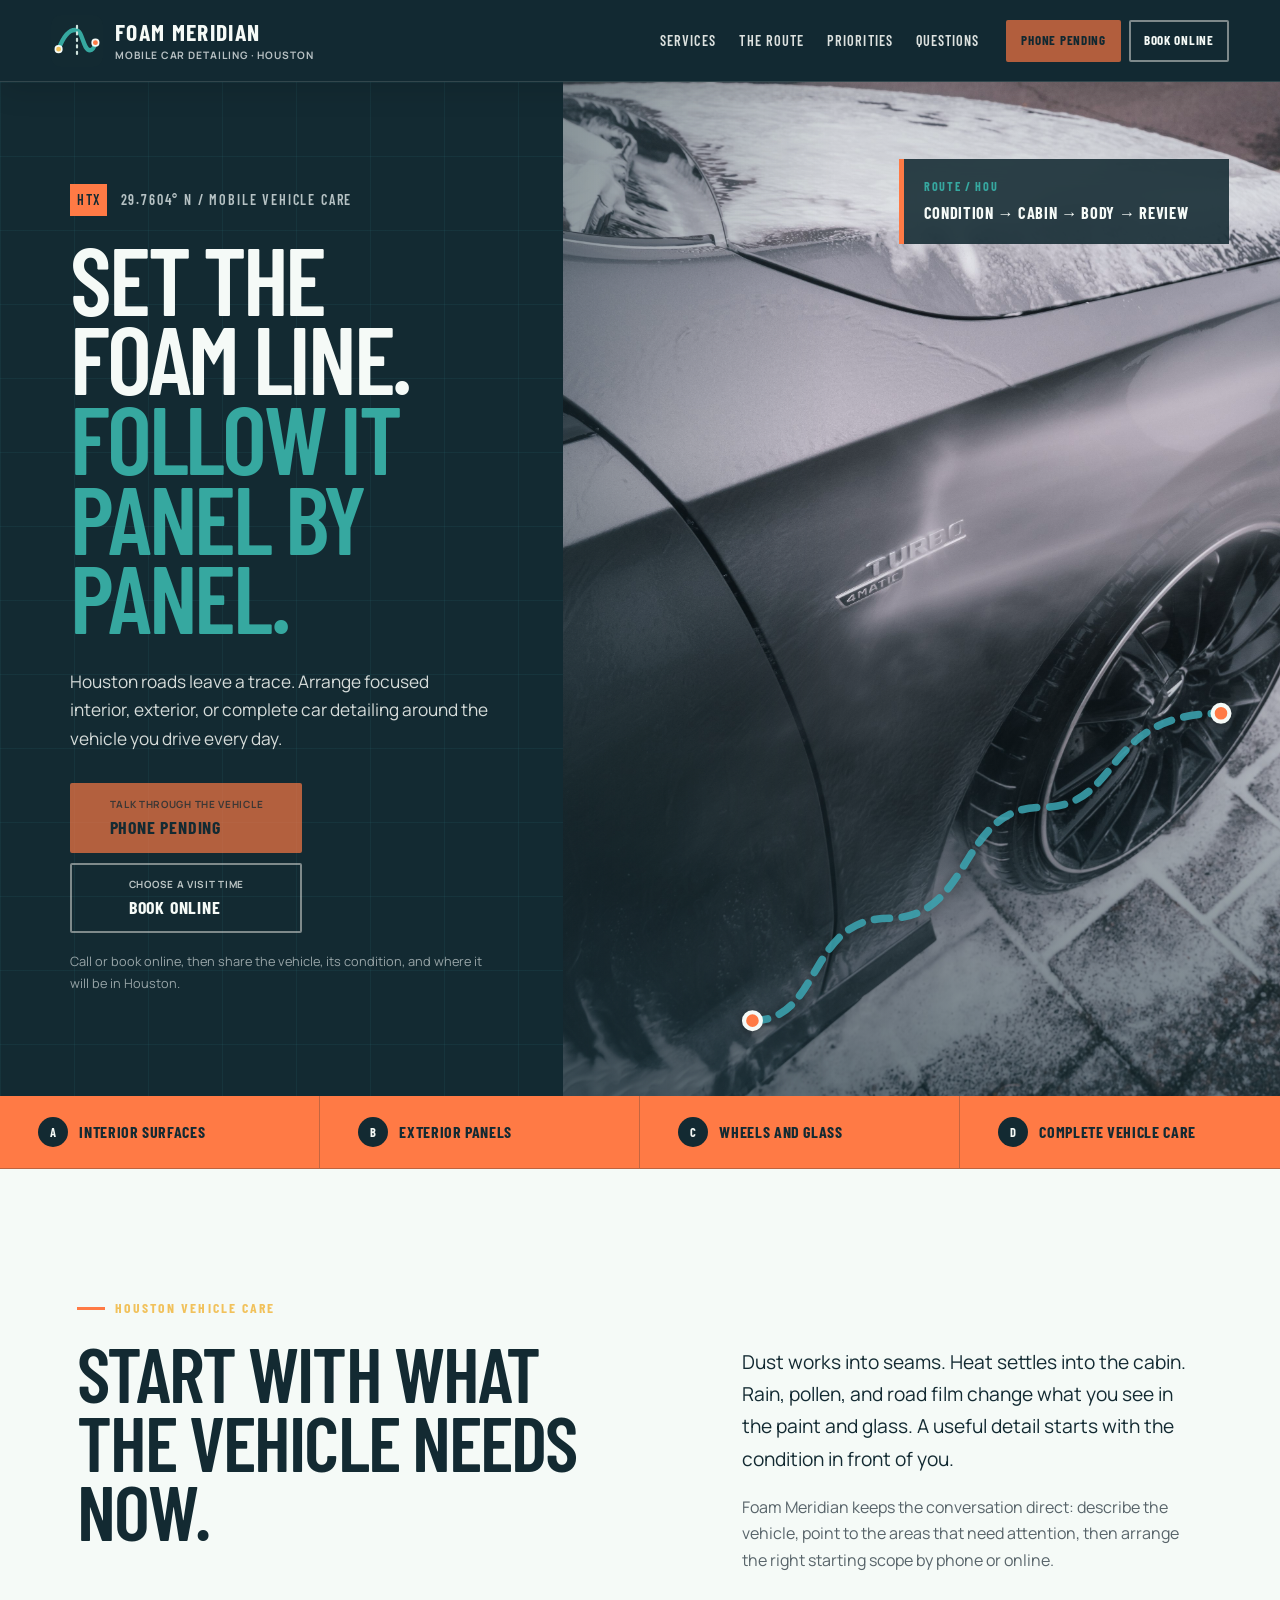
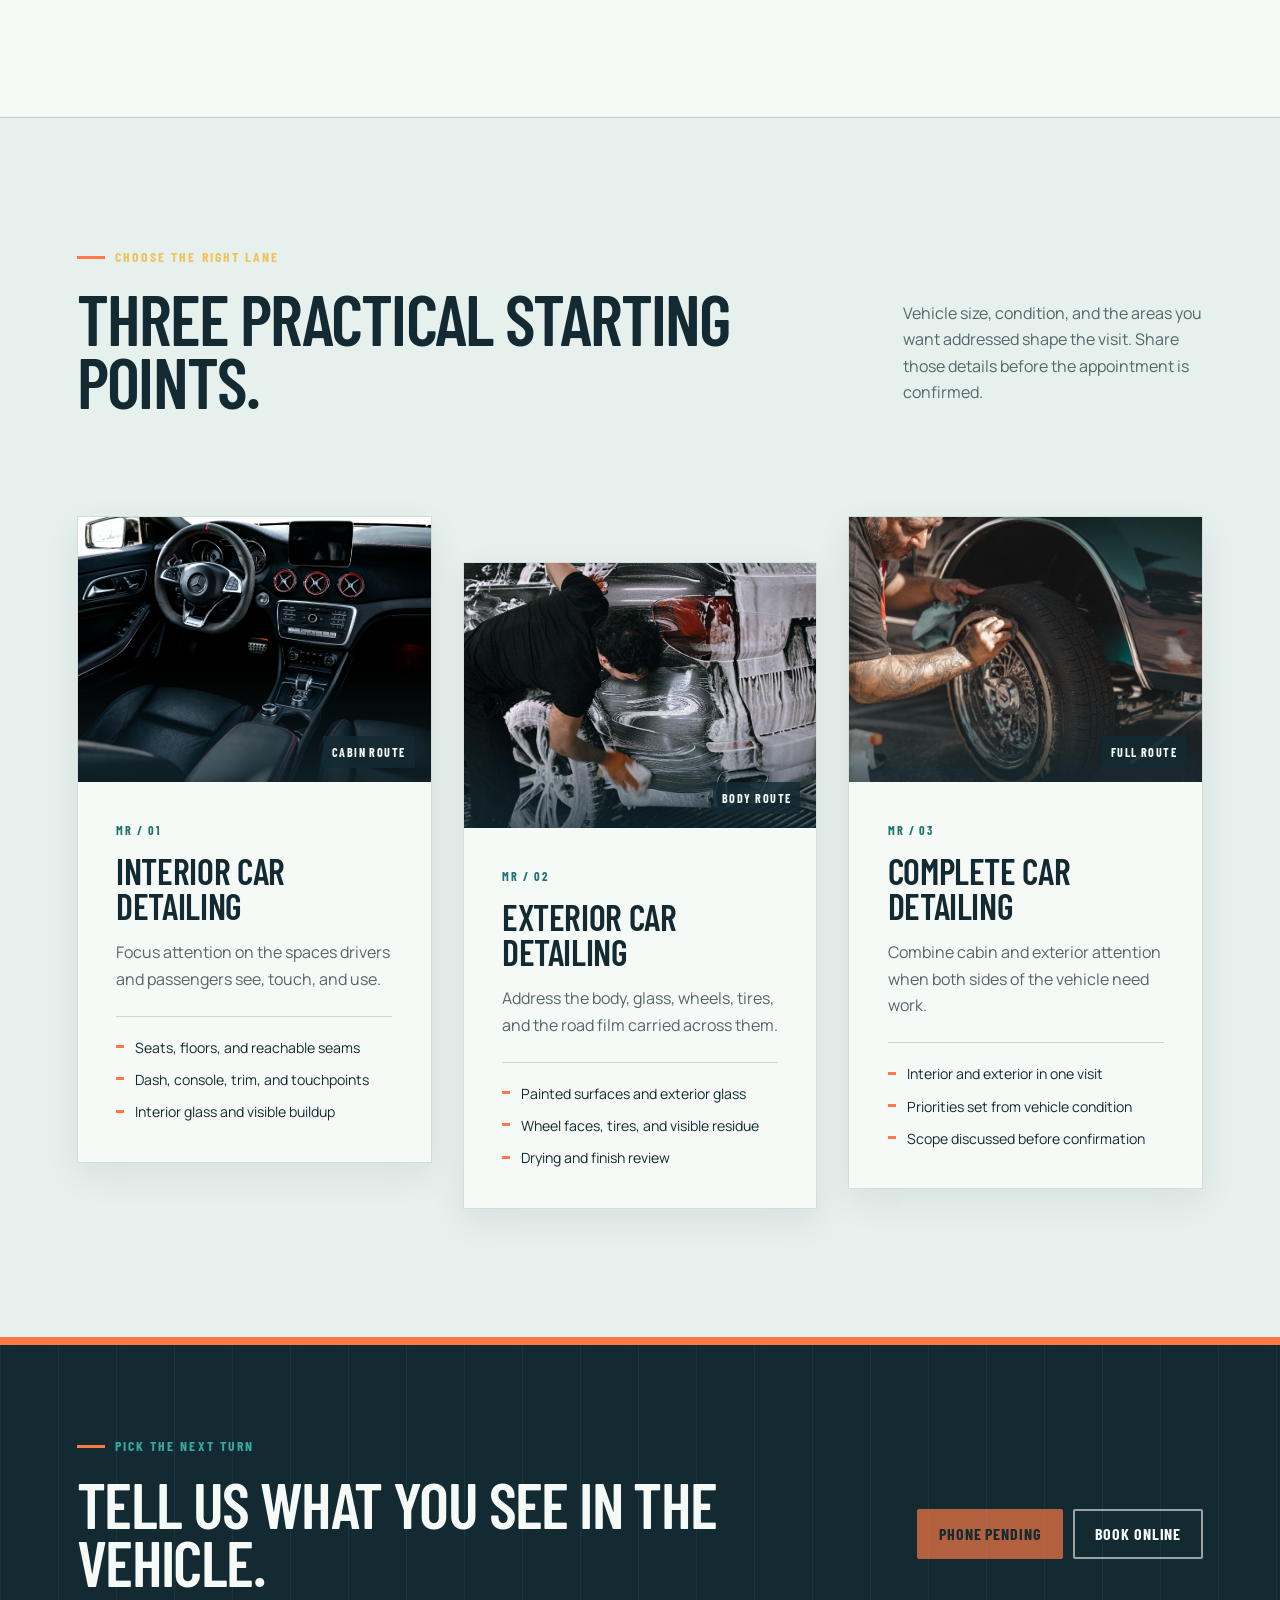
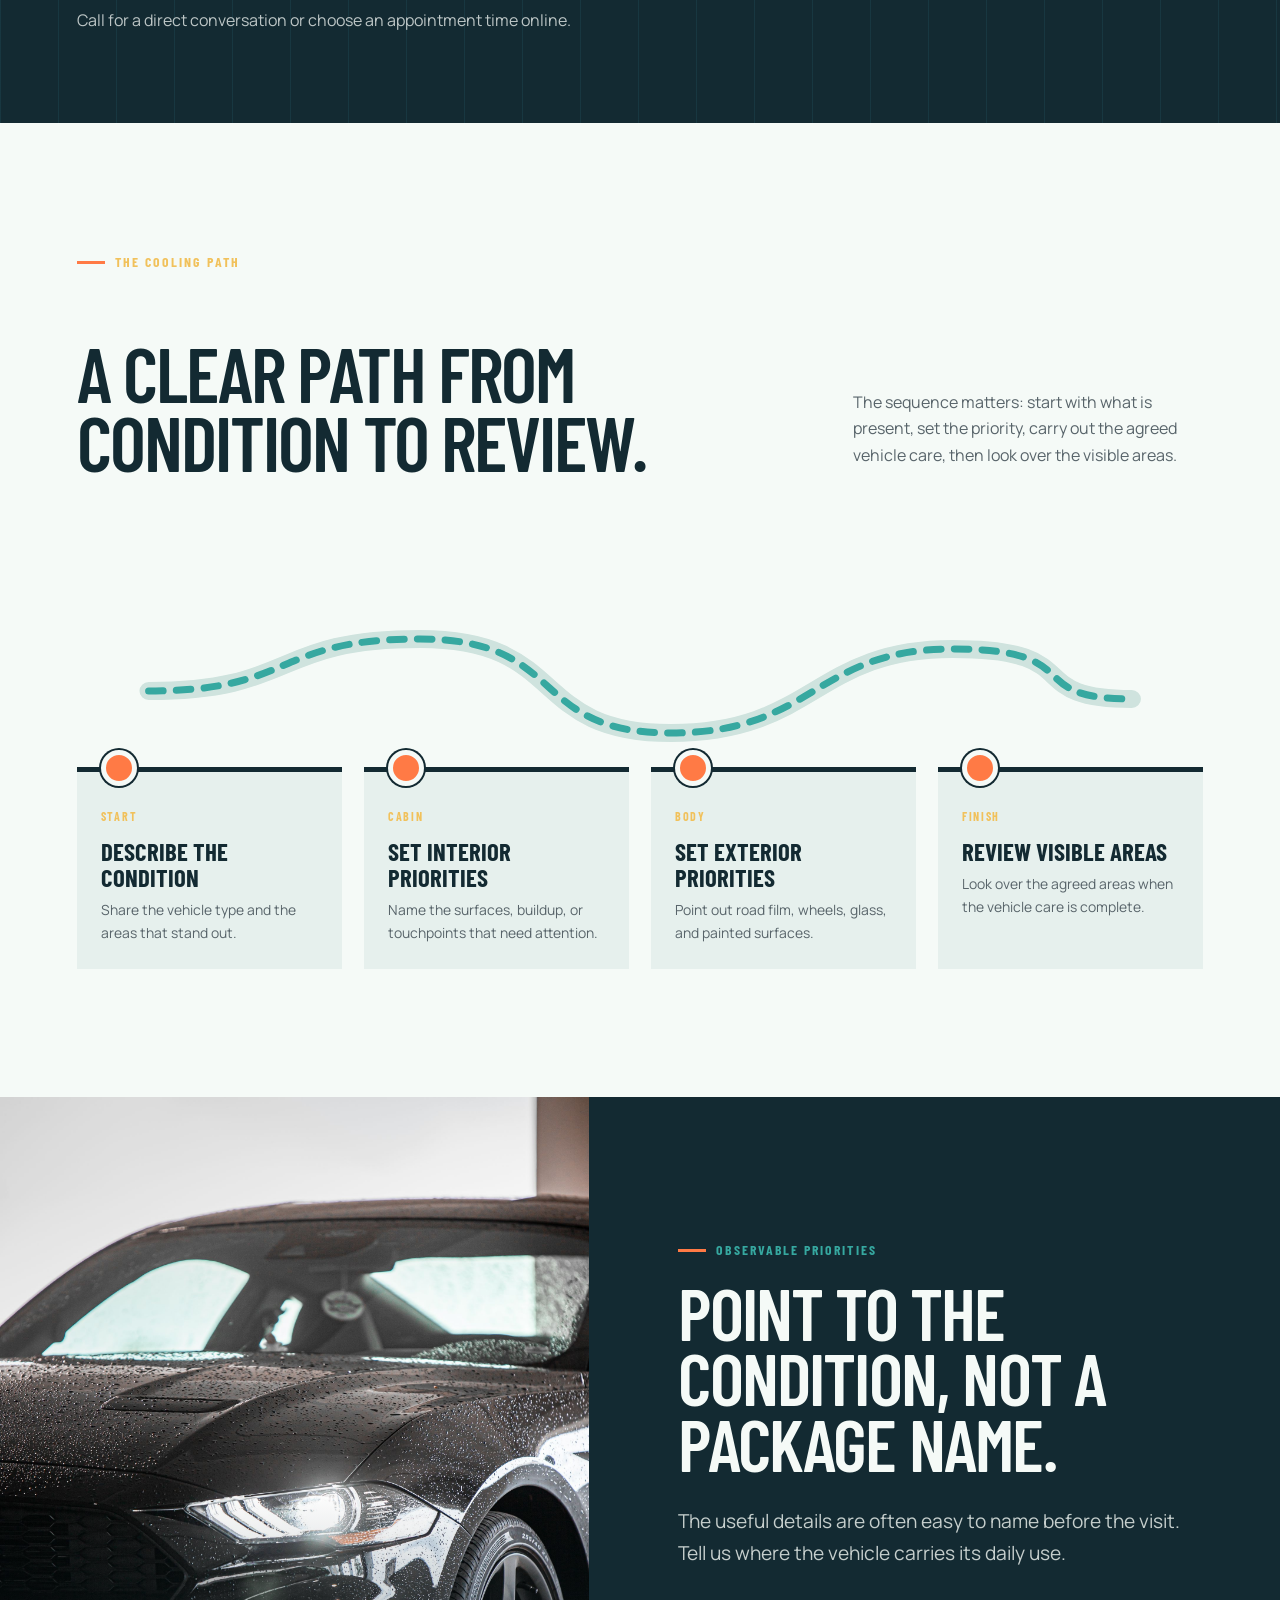
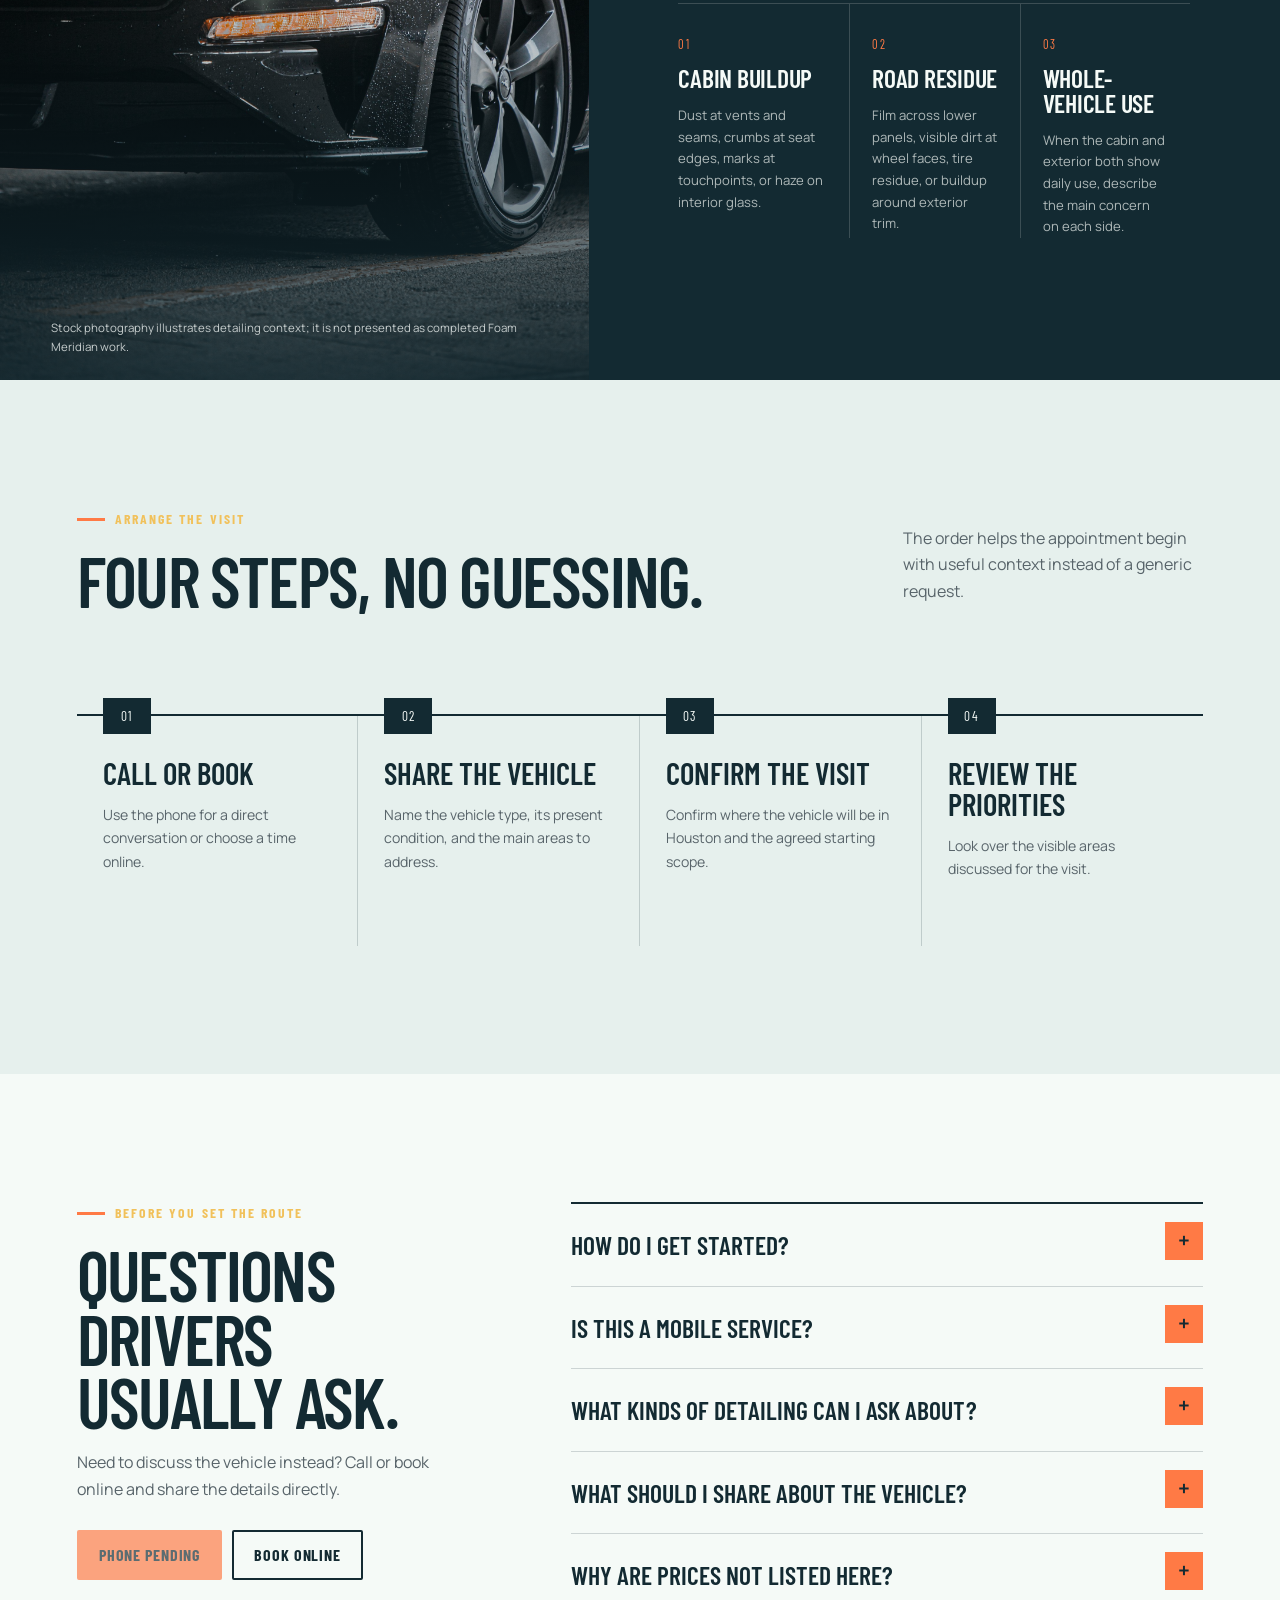
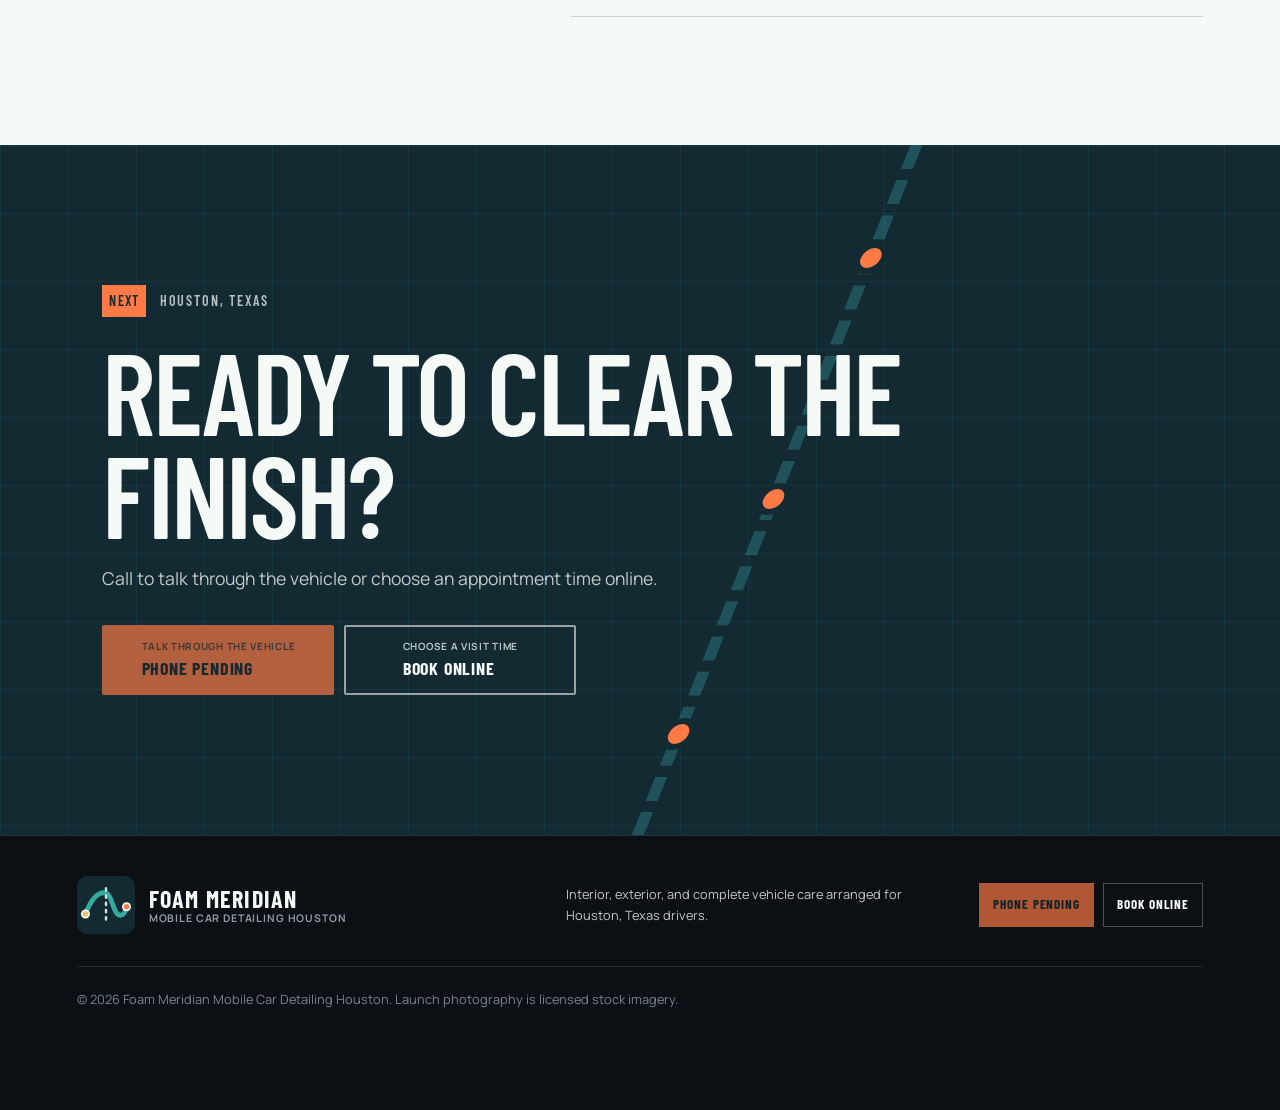
==== index.html @ 4f964053 "feat: launch Foam Meridian website" ====
<!doctype html>
<html lang="en">
<head>
  <meta charset="utf-8">
  <meta name="viewport" content="width=device-width, initial-scale=1">
  <title>Foam Meridian Mobile Car Detailing Houston, TX</title>
  <meta name="description" content="Mobile car detailing in Houston, Texas for interior, exterior, and complete vehicle care. Call Foam Meridian or book an appointment online.">
  <meta name="theme-color" content="#191b1d">
  <meta property="og:title" content="Foam Meridian Mobile Car Detailing Houston">
  <meta property="og:description" content="Call or book mobile car detailing for interior, exterior, and complete vehicle care in Houston, Texas.">
  <meta property="og:type" content="website">
  <meta property="og:url" content="https://foammeridian.shop/">
  <meta property="og:image" content="https://foammeridian.shop/assets/hero-route.jpg">
  <link rel="canonical" href="https://foammeridian.shop/">
  <link rel="icon" href="/assets/favicon.svg" type="image/svg+xml">
  <link rel="preconnect" href="https://fonts.googleapis.com">
  <link rel="preconnect" href="https://fonts.gstatic.com" crossorigin>
  <link href="https://fonts.googleapis.com/css2?family=Barlow+Condensed:wght@500;600;700&family=Manrope:wght@400;500;600;700&display=swap" rel="stylesheet">
  <link rel="preload" href="/assets/hero-route.jpg" as="image">
  <link rel="stylesheet" href="/styles.css">
  <script type="application/ld+json">
  {
    "@context": "https://schema.org",
    "@type": "LocalBusiness",
    "name": "Foam Meridian Mobile Car Detailing Houston",
    "url": "https://foammeridian.shop/",
    "description": "Mobile car detailing in Houston, Texas with interior, exterior, and complete vehicle care appointments.",
    "areaServed": {
      "@type": "City",
      "name": "Houston",
      "containedInPlace": {
        "@type": "State",
        "name": "Texas"
      }
    },
    "hasOfferCatalog": {
      "@type": "OfferCatalog",
      "name": "Car detailing services",
      "itemListElement": [
        {"@type": "Offer", "itemOffered": {"@type": "Service", "name": "Interior car detailing"}},
        {"@type": "Offer", "itemOffered": {"@type": "Service", "name": "Exterior car detailing"}},
        {"@type": "Offer", "itemOffered": {"@type": "Service", "name": "Complete car detailing"}}
      ]
    }
  }
  </script>
</head>
<body>
  <a class="skip-link" href="#main">Skip to content</a>

  <header class="site-header" data-header>
    <a class="brand" href="#top" aria-label="Foam Meridian home">
      <img src="/assets/logo.svg" width="52" height="52" alt="">
      <span class="brand-words">
        <strong>Foam Meridian</strong>
        <small>Mobile Car Detailing · Houston</small>
      </span>
    </a>

    <button class="menu-toggle" type="button" aria-expanded="false" aria-controls="site-nav">
      <span class="sr-only">Open menu</span>
      <i></i><i></i><i></i>
    </button>

    <nav class="site-nav" id="site-nav" aria-label="Primary navigation">
      <a href="#services">Services</a>
      <a href="#route">The route</a>
      <a href="#priorities">Priorities</a>
      <a href="#questions">Questions</a>
      <div class="nav-actions">
        <a class="button button-call button-small" href="#contact" aria-disabled="true">Phone pending</a>
        <a class="button button-book button-small" href="https://cal.com/sumitdatta/auto-detail-service">Book online</a>
      </div>
    </nav>
  </header>

  <main id="main">
    <section class="hero" id="top">
      <div class="hero-copy">
        <p class="coordinate"><span>HTX</span> 29.7604° N / Mobile vehicle care</p>
        <h1>Set the foam line. <em>Follow it panel by panel.</em></h1>
        <p class="hero-lede">Houston roads leave a trace. Arrange focused interior, exterior, or complete car detailing around the vehicle you drive every day.</p>
        <div class="action-pair hero-actions">
          <a class="button button-call button-large" href="#contact" aria-disabled="true">
            <span>Talk through the vehicle</span>
            <strong>Phone pending</strong>
          </a>
          <a class="button button-book button-large" href="https://cal.com/sumitdatta/auto-detail-service">
            <span>Choose a visit time</span>
            <strong>Book online</strong>
          </a>
        </div>
        <p class="microcopy">Call or book online, then share the vehicle, its condition, and where it will be in Houston.</p>
      </div>

      <div class="hero-image" role="img" aria-label="A vehicle covered in foam during an exterior wash">
        <div class="hero-image-scrim"></div>
        <div class="hero-map-card" aria-hidden="true">
          <span>ROUTE / HOU</span>
          <strong>Condition → Cabin → Body → Review</strong>
        </div>
        <svg class="hero-route-line" viewBox="0 0 700 560" aria-hidden="true">
          <path d="M72 470 C156 470 136 348 235 348 S318 216 416 216 S487 104 630 104"/>
          <circle cx="72" cy="470" r="10"/>
          <circle cx="630" cy="104" r="10"/>
        </svg>
      </div>
    </section>

    <section class="road-strip" aria-label="Service focus">
      <p><span>A</span> Interior surfaces</p>
      <p><span>B</span> Exterior panels</p>
      <p><span>C</span> Wheels and glass</p>
      <p><span>D</span> Complete vehicle care</p>
    </section>

    <section class="section intro" aria-labelledby="intro-title">
      <div class="section-label">Houston vehicle care</div>
      <div class="intro-grid">
        <h2 id="intro-title">Start with what the vehicle needs now.</h2>
        <div class="intro-copy">
          <p class="lead">Dust works into seams. Heat settles into the cabin. Rain, pollen, and road film change what you see in the paint and glass. A useful detail starts with the condition in front of you.</p>
          <p>Foam Meridian keeps the conversation direct: describe the vehicle, point to the areas that need attention, then arrange the right starting scope by phone or online.</p>
        </div>
      </div>
    </section>

    <section class="section services" id="services" aria-labelledby="services-title">
      <div class="section-heading">
        <div>
          <p class="section-kicker">Choose the right lane</p>
          <h2 id="services-title">Three practical starting points.</h2>
        </div>
        <p>Vehicle size, condition, and the areas you want addressed shape the visit. Share those details before the appointment is confirmed.</p>
      </div>

      <div class="service-grid">
        <article class="service-card">
          <div class="service-photo">
            <img src="/assets/service-interior.jpg" alt="A vehicle interior receiving careful surface cleaning" loading="lazy">
            <span>Cabin route</span>
          </div>
          <div class="service-content">
            <p class="service-code">MR / 01</p>
            <h3>Interior car detailing</h3>
            <p>Focus attention on the spaces drivers and passengers see, touch, and use.</p>
            <ul>
              <li>Seats, floors, and reachable seams</li>
              <li>Dash, console, trim, and touchpoints</li>
              <li>Interior glass and visible buildup</li>
            </ul>
          </div>
        </article>

        <article class="service-card service-card-offset">
          <div class="service-photo">
            <img src="/assets/service-foam.jpg" alt="A dark car covered with wash foam" loading="lazy">
            <span>Body route</span>
          </div>
          <div class="service-content">
            <p class="service-code">MR / 02</p>
            <h3>Exterior car detailing</h3>
            <p>Address the body, glass, wheels, tires, and the road film carried across them.</p>
            <ul>
              <li>Painted surfaces and exterior glass</li>
              <li>Wheel faces, tires, and visible residue</li>
              <li>Drying and finish review</li>
            </ul>
          </div>
        </article>

        <article class="service-card">
          <div class="service-photo">
            <img src="/assets/service-wheel.jpg" alt="A vehicle wheel covered with cleaning foam" loading="lazy">
            <span>Full route</span>
          </div>
          <div class="service-content">
            <p class="service-code">MR / 03</p>
            <h3>Complete car detailing</h3>
            <p>Combine cabin and exterior attention when both sides of the vehicle need work.</p>
            <ul>
              <li>Interior and exterior in one visit</li>
              <li>Priorities set from vehicle condition</li>
              <li>Scope discussed before confirmation</li>
            </ul>
          </div>
        </article>
      </div>
    </section>

    <section class="route-callout" aria-label="Contact Foam Meridian">
      <div>
        <p class="section-kicker">Pick the next turn</p>
        <h2>Tell us what you see in the vehicle.</h2>
        <p>Call for a direct conversation or choose an appointment time online.</p>
      </div>
      <div class="action-pair">
        <a class="button button-call" href="#contact" aria-disabled="true">Phone pending</a>
        <a class="button button-book button-book-light" href="https://cal.com/sumitdatta/auto-detail-service">Book online</a>
      </div>
    </section>

    <section class="section route-section" id="route" aria-labelledby="route-title">
      <div class="route-intro">
        <p class="section-kicker">The cooling path</p>
        <h2 id="route-title">A clear path from condition to review.</h2>
        <p>The sequence matters: start with what is present, set the priority, carry out the agreed vehicle care, then look over the visible areas.</p>
      </div>

      <div class="route-map">
        <svg viewBox="0 0 1100 190" preserveAspectRatio="none" aria-hidden="true">
          <path class="route-base" d="M70 100 C215 100 190 48 335 48 S440 142 580 142 S720 58 855 58 S920 108 1030 108"/>
          <path class="route-progress" d="M70 100 C215 100 190 48 335 48 S440 142 580 142 S720 58 855 58 S920 108 1030 108"/>
        </svg>
        <ol class="waypoints">
          <li>
            <span>Start</span>
            <strong>Describe the condition</strong>
            <p>Share the vehicle type and the areas that stand out.</p>
          </li>
          <li>
            <span>Cabin</span>
            <strong>Set interior priorities</strong>
            <p>Name the surfaces, buildup, or touchpoints that need attention.</p>
          </li>
          <li>
            <span>Body</span>
            <strong>Set exterior priorities</strong>
            <p>Point out road film, wheels, glass, and painted surfaces.</p>
          </li>
          <li>
            <span>Finish</span>
            <strong>Review visible areas</strong>
            <p>Look over the agreed areas when the vehicle care is complete.</p>
          </li>
        </ol>
      </div>
    </section>

    <section class="priorities" id="priorities" aria-labelledby="priorities-title">
      <div class="priority-image">
        <img src="/assets/detail-wet-paint.jpg" alt="Water droplets reflecting light on dark vehicle paint" loading="lazy">
        <p>Stock photography illustrates detailing context; it is not presented as completed Foam Meridian work.</p>
      </div>
      <div class="priority-copy">
        <p class="section-kicker">Observable priorities</p>
        <h2 id="priorities-title">Point to the condition, not a package name.</h2>
        <p class="lead">The useful details are often easy to name before the visit. Tell us where the vehicle carries its daily use.</p>
        <div class="priority-list">
          <article>
            <span>01</span>
            <h3>Cabin buildup</h3>
            <p>Dust at vents and seams, crumbs at seat edges, marks at touchpoints, or haze on interior glass.</p>
          </article>
          <article>
            <span>02</span>
            <h3>Road residue</h3>
            <p>Film across lower panels, visible dirt at wheel faces, tire residue, or buildup around exterior trim.</p>
          </article>
          <article>
            <span>03</span>
            <h3>Whole-vehicle use</h3>
            <p>When the cabin and exterior both show daily use, describe the main concern on each side.</p>
          </article>
        </div>
      </div>
    </section>

    <section class="section process" aria-labelledby="process-title">
      <div class="section-heading">
        <div>
          <p class="section-kicker">Arrange the visit</p>
          <h2 id="process-title">Four steps, no guessing.</h2>
        </div>
        <p>The order helps the appointment begin with useful context instead of a generic request.</p>
      </div>
      <ol class="process-grid">
        <li><span>Call or book</span><p>Use the phone for a direct conversation or choose a time online.</p></li>
        <li><span>Share the vehicle</span><p>Name the vehicle type, its present condition, and the main areas to address.</p></li>
        <li><span>Confirm the visit</span><p>Confirm where the vehicle will be in Houston and the agreed starting scope.</p></li>
        <li><span>Review the priorities</span><p>Look over the visible areas discussed for the visit.</p></li>
      </ol>
    </section>

    <section class="section questions" id="questions" aria-labelledby="questions-title">
      <div class="questions-intro">
        <p class="section-kicker">Before you set the route</p>
        <h2 id="questions-title">Questions drivers usually ask.</h2>
        <p>Need to discuss the vehicle instead? Call or book online and share the details directly.</p>
        <div class="action-pair questions-actions">
          <a class="button button-call" href="#contact" aria-disabled="true">Phone pending</a>
          <a class="button button-book button-book-dark" href="https://cal.com/sumitdatta/auto-detail-service">Book online</a>
        </div>
      </div>
      <div class="faq-list">
        <details>
          <summary>How do I get started?</summary>
          <p>Phone pending or book online. Share the vehicle type, its condition, the areas that need attention, and where it will be in Houston.</p>
        </details>
        <details>
          <summary>Is this a mobile service?</summary>
          <p>Yes. Foam Meridian is built around mobile car detailing in Houston. Confirm the location and visit details when you call or book.</p>
        </details>
        <details>
          <summary>What kinds of detailing can I ask about?</summary>
          <p>Start with interior, exterior, or complete car detailing. The vehicle size, condition, and visible priorities help shape the scope.</p>
        </details>
        <details>
          <summary>What should I share about the vehicle?</summary>
          <p>Share the vehicle type, what you can see now, any areas that need focused attention, and where the vehicle will be for the visit.</p>
        </details>
        <details>
          <summary>Why are prices not listed here?</summary>
          <p>Vehicle size, condition, and the requested scope vary. Discuss the vehicle by phone or through the booking path before the visit is confirmed.</p>
        </details>
      </div>
    </section>

    <section class="final-cta" id="contact">
      <div class="final-route-mark" aria-hidden="true">
        <span></span><span></span><span></span>
      </div>
      <p class="coordinate"><span>NEXT</span> Houston, Texas</p>
      <h2>Ready to clear the finish?</h2>
      <p>Call to talk through the vehicle or choose an appointment time online.</p>
      <div class="action-pair final-actions">
        <a class="button button-call button-large" href="#contact" aria-disabled="true">
          <span>Talk through the vehicle</span>
          <strong>Phone pending</strong>
        </a>
        <a class="button button-book button-book-light button-large" href="https://cal.com/sumitdatta/auto-detail-service">
          <span>Choose a visit time</span>
          <strong>Book online</strong>
        </a>
      </div>
    </section>
  </main>

  <footer class="site-footer">
    <div class="footer-brand">
      <img src="/assets/logo.svg" width="58" height="58" alt="">
      <div><strong>Foam Meridian</strong><span>Mobile Car Detailing Houston</span></div>
    </div>
    <p>Interior, exterior, and complete vehicle care arranged for Houston, Texas drivers.</p>
    <div class="footer-actions">
      <a href="#contact" aria-disabled="true">Phone pending</a>
      <a href="https://cal.com/sumitdatta/auto-detail-service">Book online</a>
    </div>
    <p class="footer-fine">© <span data-year>2026</span> Foam Meridian Mobile Car Detailing Houston. Launch photography is licensed stock imagery.</p>
  </footer>

  <div class="mobile-action-bar" aria-label="Contact options">
    <a href="#contact" aria-disabled="true"><span>Call</span><strong>Phone pending</strong></a>
    <a href="https://cal.com/sumitdatta/auto-detail-service"><span>Schedule</span><strong>Book online</strong></a>
  </div>

  <script src="/script.js" defer></script>
</body>
</html>
---- styles.css ----
:root {
  --asphalt: #132a32;
  --asphalt-2: #1f4650;
  --rain: #36a8a0;
  --rain-deep: #21736f;
  --lane: #f5faf7;
  --concrete: #cfe3de;
  --concrete-light: #e6f0ed;
  --signal: #ff7a45;
  --signal-dark: #bf4d28;
  --tail: #f1c15b;
  --white: #ffffff;
  --ink-muted: #58646a;
  --line: rgba(19, 42, 50, 0.18);
  --header-height: 82px;
  --display: "Barlow Condensed", "Arial Narrow", sans-serif;
  --body: "Manrope", "Trebuchet MS", sans-serif;
  --shadow: 0 32px 80px rgba(19, 42, 50, 0.16);
}

/* Foam Meridian identity layer */
:root {
  --asphalt: #132a32;
  --asphalt-2: #1f4650;
  --rain: #36a8a0;
  --rain-deep: #21736f;
  --lane: #f5faf7;
  --concrete: #cfe3de;
  --concrete-light: #e6f0ed;
  --signal: #ff7a45;
  --signal-dark: #bf4d28;
  --tail: #f1c15b;
}

a[aria-disabled="true"] {
  pointer-events: none;
  cursor: not-allowed;
  opacity: 0.68;
}

* {
  box-sizing: border-box;
}

html {
  scroll-behavior: smooth;
  scroll-padding-top: calc(var(--header-height) + 18px);
}

body {
  margin: 0;
  overflow-x: hidden;
  background: var(--lane);
  color: var(--asphalt);
  font-family: var(--body);
  font-size: 16px;
  line-height: 1.65;
  -webkit-font-smoothing: antialiased;
}

body.menu-open {
  overflow: hidden;
}

img,
svg {
  display: block;
  max-width: 100%;
}

a {
  color: inherit;
}

button,
summary {
  font: inherit;
}

:focus-visible {
  outline: 3px solid var(--signal);
  outline-offset: 4px;
}

.sr-only {
  position: absolute;
  width: 1px;
  height: 1px;
  padding: 0;
  margin: -1px;
  overflow: hidden;
  clip: rect(0, 0, 0, 0);
  white-space: nowrap;
  border: 0;
}

.skip-link {
  position: fixed;
  z-index: 1000;
  top: 12px;
  left: 12px;
  padding: 10px 16px;
  background: var(--signal);
  color: var(--asphalt);
  font-weight: 800;
  text-decoration: none;
  transform: translateY(-160%);
}

.skip-link:focus {
  transform: translateY(0);
}

.site-header {
  position: fixed;
  z-index: 100;
  inset: 0 0 auto;
  min-height: var(--header-height);
  display: flex;
  align-items: center;
  justify-content: space-between;
  gap: 24px;
  padding: 12px clamp(20px, 4vw, 68px);
  color: var(--lane);
  background: rgba(19, 42, 50, 0.96);
  border-bottom: 1px solid rgba(245, 243, 237, 0.14);
  box-shadow: 0 8px 30px rgba(0, 0, 0, 0.12);
  backdrop-filter: blur(18px);
  transition: background 180ms ease, box-shadow 180ms ease;
}

.site-header.is-scrolled {
  background: rgba(19, 42, 50, 0.985);
  box-shadow: 0 12px 34px rgba(0, 0, 0, 0.24);
}

.brand {
  display: inline-flex;
  align-items: center;
  gap: 12px;
  min-width: 0;
  color: var(--lane);
  text-decoration: none;
}

.brand img {
  flex: 0 0 auto;
}

.brand-words {
  display: grid;
  line-height: 1.05;
}

.brand-words strong {
  font-family: var(--display);
  font-size: 1.48rem;
  font-weight: 700;
  letter-spacing: 0.055em;
  text-transform: uppercase;
}

.brand-words small {
  margin-top: 5px;
  color: #b7c0c3;
  font-size: 0.64rem;
  font-weight: 700;
  letter-spacing: 0.09em;
  text-transform: uppercase;
}

.site-nav {
  display: flex;
  align-items: center;
  gap: clamp(15px, 1.8vw, 28px);
}

.site-nav > a {
  color: #dce1df;
  font-family: var(--display);
  font-size: 0.89rem;
  font-weight: 600;
  letter-spacing: 0.075em;
  text-decoration: none;
  text-transform: uppercase;
}

.site-nav > a:hover {
  color: var(--signal);
}

.nav-actions {
  display: flex;
  gap: 8px;
  margin-left: 4px;
}

.menu-toggle {
  display: none;
  width: 46px;
  height: 46px;
  padding: 10px;
  color: var(--lane);
  background: transparent;
  border: 1px solid rgba(245, 243, 237, 0.25);
  cursor: pointer;
}

.menu-toggle i {
  display: block;
  height: 2px;
  margin: 5px 0;
  background: currentColor;
  transition: transform 180ms ease, opacity 180ms ease;
}

.menu-toggle[aria-expanded="true"] i:nth-of-type(1) {
  transform: translateY(7px) rotate(45deg);
}

.menu-toggle[aria-expanded="true"] i:nth-of-type(2) {
  opacity: 0;
}

.menu-toggle[aria-expanded="true"] i:nth-of-type(3) {
  transform: translateY(-7px) rotate(-45deg);
}

.button {
  display: inline-flex;
  align-items: center;
  justify-content: center;
  min-height: 50px;
  padding: 13px 20px;
  border: 2px solid transparent;
  border-radius: 2px;
  font-family: var(--display);
  font-size: 1rem;
  font-weight: 700;
  letter-spacing: 0.055em;
  line-height: 1.15;
  text-align: center;
  text-decoration: none;
  text-transform: uppercase;
  transition: transform 180ms ease, background 180ms ease, border-color 180ms ease, color 180ms ease;
}

.button:hover {
  transform: translateY(-2px);
}

.button-small {
  min-height: 42px;
  padding: 10px 13px;
  font-size: 0.82rem;
}

.button-large {
  min-width: 232px;
  min-height: 70px;
  display: grid;
  justify-items: start;
  gap: 4px;
  padding: 13px 20px;
  text-align: left;
}

.button-large span {
  font-family: var(--body);
  font-size: 0.62rem;
  font-weight: 700;
  letter-spacing: 0.07em;
  opacity: 0.74;
  text-transform: uppercase;
}

.button-large strong {
  font-family: var(--display);
  font-size: 1.12rem;
  letter-spacing: 0.045em;
}

.button-call {
  color: var(--asphalt);
  background: var(--signal);
  border-color: var(--signal);
}

.button-call:hover {
  background: #ffc33d;
  border-color: #ffc33d;
}

.button-book {
  color: var(--lane);
  background: transparent;
  border-color: rgba(245, 243, 237, 0.48);
}

.button-book:hover {
  color: var(--white);
  border-color: var(--rain);
  background: rgba(60, 166, 179, 0.16);
}

.button-book-light {
  color: var(--lane);
  border-color: rgba(245, 243, 237, 0.6);
}

.button-book-dark {
  color: var(--asphalt);
  border-color: var(--asphalt);
}

.button-book-dark:hover {
  color: var(--asphalt);
  background: rgba(60, 166, 179, 0.12);
  border-color: var(--rain-deep);
}

.action-pair {
  display: flex;
  flex-wrap: wrap;
  gap: 10px;
}

.hero {
  min-height: 720px;
  display: grid;
  grid-template-columns: minmax(0, 0.88fr) minmax(0, 1.12fr);
  padding-top: var(--header-height);
  background: var(--asphalt);
  color: var(--lane);
}

.hero-copy {
  position: relative;
  z-index: 2;
  display: flex;
  flex-direction: column;
  justify-content: center;
  padding: clamp(68px, 8vw, 132px) clamp(28px, 5.5vw, 96px);
  background:
    linear-gradient(90deg, rgba(60, 166, 179, 0.08) 1px, transparent 1px) 0 0 / 74px 74px,
    linear-gradient(rgba(60, 166, 179, 0.08) 1px, transparent 1px) 0 0 / 74px 74px,
    var(--asphalt);
}

.coordinate {
  margin: 0 0 22px;
  color: #b6c2c4;
  font-family: var(--display);
  font-size: 0.88rem;
  font-weight: 600;
  letter-spacing: 0.13em;
  text-transform: uppercase;
}

.coordinate span {
  display: inline-block;
  margin-right: 9px;
  padding: 4px 7px;
  color: var(--asphalt);
  background: var(--signal);
  letter-spacing: 0.08em;
}

.hero h1 {
  max-width: 760px;
  margin: 0;
  font-family: var(--display);
  font-size: clamp(4.6rem, 7.5vw, 8.8rem);
  font-weight: 600;
  letter-spacing: -0.035em;
  line-height: 0.83;
  text-transform: uppercase;
}

.hero h1 em {
  display: block;
  color: var(--rain);
  font-style: normal;
}

.hero-lede {
  max-width: 650px;
  margin: 32px 0 28px;
  color: #d6dcda;
  font-size: clamp(1.05rem, 1.35vw, 1.3rem);
  line-height: 1.65;
}

.hero-actions {
  margin-top: 2px;
}

.microcopy {
  max-width: 610px;
  margin: 18px 0 0;
  color: #97a4a7;
  font-size: 0.8rem;
}

.hero-image {
  position: relative;
  min-height: 640px;
  overflow: hidden;
  background: #17191a url("/assets/hero-route.jpg") center 62% / cover no-repeat;
}

.hero-image-scrim {
  position: absolute;
  inset: 0;
  background:
    linear-gradient(90deg, rgba(19, 42, 50, 0.4), transparent 38%),
    linear-gradient(180deg, rgba(19, 42, 50, 0.2), transparent 36%, rgba(19, 42, 50, 0.62));
}

.hero-map-card {
  position: absolute;
  z-index: 2;
  top: clamp(38px, 6vw, 92px);
  right: clamp(24px, 4vw, 68px);
  width: min(330px, calc(100% - 48px));
  padding: 17px 20px;
  color: var(--lane);
  background: rgba(19, 42, 50, 0.88);
  border-left: 5px solid var(--signal);
  backdrop-filter: blur(12px);
}

.hero-map-card span {
  display: block;
  margin-bottom: 4px;
  color: var(--rain);
  font-family: var(--display);
  font-size: 0.76rem;
  font-weight: 700;
  letter-spacing: 0.14em;
}

.hero-map-card strong {
  font-family: var(--display);
  font-size: 1.02rem;
  letter-spacing: 0.04em;
  text-transform: uppercase;
}

.hero-route-line {
  position: absolute;
  z-index: 2;
  inset: auto 0 0 auto;
  width: min(82%, 760px);
  height: auto;
  filter: drop-shadow(0 2px 6px rgba(0, 0, 0, 0.45));
}

.hero-route-line path {
  fill: none;
  stroke: rgba(60, 166, 179, 0.86);
  stroke-width: 9;
  stroke-linecap: round;
  stroke-dasharray: 18 15;
}

.hero-route-line circle {
  fill: var(--signal);
  stroke: var(--lane);
  stroke-width: 5;
}

.road-strip {
  display: grid;
  grid-template-columns: repeat(4, 1fr);
  background: var(--signal);
  border-bottom: 1px solid rgba(19, 42, 50, 0.28);
}

.road-strip p {
  display: flex;
  align-items: center;
  gap: 11px;
  min-height: 72px;
  margin: 0;
  padding: 15px clamp(18px, 3vw, 42px);
  border-right: 1px solid rgba(19, 42, 50, 0.25);
  font-family: var(--display);
  font-size: 1rem;
  font-weight: 700;
  letter-spacing: 0.04em;
  text-transform: uppercase;
}

.road-strip p:last-child {
  border-right: 0;
}

.road-strip span {
  display: inline-grid;
  width: 30px;
  height: 30px;
  place-items: center;
  color: var(--lane);
  background: var(--asphalt);
  border-radius: 50%;
  font-size: 0.78rem;
}

.section {
  padding: clamp(86px, 10vw, 156px) clamp(24px, 6vw, 104px);
}

.section-label,
.section-kicker {
  margin: 0 0 18px;
  color: var(--tail);
  font-family: var(--display);
  font-size: 0.86rem;
  font-weight: 700;
  letter-spacing: 0.15em;
  text-transform: uppercase;
}

.section-kicker::before,
.section-label::before {
  content: "";
  display: inline-block;
  width: 28px;
  height: 3px;
  margin: 0 10px 3px 0;
  background: var(--signal);
}

.intro {
  background: var(--lane);
}

.intro-grid {
  display: grid;
  grid-template-columns: minmax(0, 1.1fr) minmax(360px, 0.9fr);
  gap: clamp(42px, 8vw, 132px);
  align-items: start;
}

.intro h2,
.section-heading h2,
.route-intro h2,
.priority-copy h2,
.questions-intro h2,
.final-cta h2,
.route-callout h2 {
  margin: 0;
  font-family: var(--display);
  font-size: clamp(3.4rem, 6vw, 7rem);
  font-weight: 600;
  letter-spacing: -0.025em;
  line-height: 0.9;
  text-transform: uppercase;
}

.intro-copy {
  padding-top: 8px;
}

.lead {
  margin-top: 0;
  font-size: clamp(1.15rem, 1.5vw, 1.38rem);
  line-height: 1.68;
}

.intro-copy p:last-child {
  color: var(--ink-muted);
}

.services {
  background: var(--concrete-light);
  border-top: 1px solid var(--line);
}

.section-heading {
  display: grid;
  grid-template-columns: minmax(0, 1.45fr) minmax(300px, 0.55fr);
  gap: clamp(40px, 7vw, 112px);
  align-items: end;
  margin-bottom: clamp(54px, 8vw, 104px);
}

.section-heading h2 {
  font-size: clamp(3.4rem, 5.5vw, 6.7rem);
}

.section-heading > p {
  margin: 0 0 8px;
  color: var(--ink-muted);
}

.service-grid {
  display: grid;
  grid-template-columns: repeat(3, minmax(0, 1fr));
  gap: clamp(18px, 2.4vw, 38px);
  align-items: start;
}

.service-card {
  min-width: 0;
  background: var(--lane);
  border: 1px solid rgba(19, 42, 50, 0.14);
  box-shadow: 0 12px 34px rgba(19, 42, 50, 0.07);
}

.service-card-offset {
  margin-top: 46px;
}

.service-photo {
  position: relative;
  aspect-ratio: 4 / 3;
  overflow: hidden;
  background: var(--asphalt-2);
}

.service-photo::after {
  content: "";
  position: absolute;
  inset: 0;
  background: linear-gradient(180deg, transparent 58%, rgba(19, 42, 50, 0.72));
}

.service-photo img {
  width: 100%;
  height: 100%;
  object-fit: cover;
  filter: saturate(0.82) contrast(1.06);
  transition: transform 450ms ease;
}

.service-card:hover .service-photo img {
  transform: scale(1.025);
}

.service-photo span {
  position: absolute;
  z-index: 2;
  right: 16px;
  bottom: 14px;
  padding: 6px 9px;
  color: var(--lane);
  background: rgba(19, 42, 50, 0.8);
  font-family: var(--display);
  font-size: 0.76rem;
  font-weight: 700;
  letter-spacing: 0.12em;
  text-transform: uppercase;
}

.service-content {
  padding: clamp(24px, 3vw, 42px);
}

.service-code {
  margin: 0 0 14px;
  color: var(--rain-deep);
  font-family: var(--display);
  font-size: 0.77rem;
  font-weight: 700;
  letter-spacing: 0.16em;
}

.service-content h3,
.priority-list h3 {
  margin: 0 0 14px;
  font-family: var(--display);
  font-size: clamp(2rem, 2.8vw, 3rem);
  font-weight: 600;
  letter-spacing: -0.01em;
  line-height: 0.96;
  text-transform: uppercase;
}

.service-content > p:not(.service-code) {
  color: var(--ink-muted);
}

.service-content ul {
  display: grid;
  gap: 9px;
  margin: 24px 0 0;
  padding: 19px 0 0;
  border-top: 1px solid var(--line);
  list-style: none;
}

.service-content li {
  position: relative;
  padding-left: 19px;
  font-size: 0.88rem;
}

.service-content li::before {
  content: "";
  position: absolute;
  top: 0.66em;
  left: 0;
  width: 8px;
  height: 3px;
  background: var(--signal);
}

.route-callout {
  display: grid;
  grid-template-columns: minmax(0, 1fr) auto;
  gap: 42px;
  align-items: center;
  padding: clamp(62px, 7vw, 92px) clamp(24px, 6vw, 104px);
  color: var(--lane);
  background:
    linear-gradient(90deg, rgba(60, 166, 179, 0.11) 1px, transparent 1px) 0 0 / 58px 58px,
    var(--asphalt);
  border-top: 8px solid var(--signal);
}

.route-callout h2 {
  max-width: 850px;
  font-size: clamp(3.2rem, 5vw, 6rem);
}

.route-callout .section-kicker {
  color: var(--rain);
}

.route-callout p:not(.section-kicker) {
  margin-bottom: 0;
  color: #bdc6c6;
}

.route-callout .action-pair {
  justify-content: flex-end;
}

.route-section {
  background: var(--lane);
}

.route-intro {
  display: grid;
  grid-template-columns: minmax(0, 1.1fr) minmax(300px, 0.55fr);
  gap: clamp(34px, 6vw, 94px);
  align-items: end;
}

.route-intro .section-kicker {
  grid-column: 1 / -1;
  margin-bottom: -12px;
}

.route-intro > p:last-child {
  margin: 0 0 8px;
  color: var(--ink-muted);
}

.route-map {
  position: relative;
  margin-top: clamp(76px, 9vw, 126px);
  padding-top: 176px;
}

.route-map > svg {
  position: absolute;
  top: 0;
  left: 0;
  width: 100%;
  height: 190px;
  overflow: visible;
}

.route-base,
.route-progress {
  fill: none;
  stroke-linecap: round;
  stroke-linejoin: round;
}

.route-base {
  stroke: var(--concrete);
  stroke-width: 18;
}

.route-progress {
  stroke: var(--rain);
  stroke-width: 7;
  stroke-dasharray: 14 13;
}

.waypoints {
  display: grid;
  grid-template-columns: repeat(4, minmax(0, 1fr));
  gap: 22px;
  margin: 0;
  padding: 0;
  list-style: none;
}

.waypoints li {
  position: relative;
  padding: 30px 24px 24px;
  background: var(--concrete-light);
  border-top: 5px solid var(--asphalt);
}

.waypoints li::before {
  content: "";
  position: absolute;
  top: -22px;
  left: 24px;
  width: 26px;
  height: 26px;
  background: var(--signal);
  border: 5px solid var(--lane);
  border-radius: 50%;
  box-shadow: 0 0 0 2px var(--asphalt);
}

.waypoints span {
  color: var(--tail);
  font-family: var(--display);
  font-size: 0.75rem;
  font-weight: 700;
  letter-spacing: 0.14em;
  text-transform: uppercase;
}

.waypoints strong {
  display: block;
  margin: 9px 0;
  font-family: var(--display);
  font-size: 1.55rem;
  line-height: 1.05;
  text-transform: uppercase;
}

.waypoints p {
  margin: 0;
  color: var(--ink-muted);
  font-size: 0.87rem;
}

.priorities {
  display: grid;
  grid-template-columns: minmax(0, 0.92fr) minmax(0, 1.08fr);
  min-height: 760px;
  color: var(--lane);
  background: var(--asphalt);
}

.priority-image {
  position: relative;
  min-height: 620px;
  overflow: hidden;
}

.priority-image::after {
  content: "";
  position: absolute;
  inset: 0;
  background: linear-gradient(180deg, transparent 45%, rgba(19, 42, 50, 0.86));
}

.priority-image img {
  width: 100%;
  height: 100%;
  object-fit: cover;
}

.priority-image p {
  position: absolute;
  z-index: 2;
  right: clamp(22px, 4vw, 60px);
  bottom: 24px;
  left: clamp(22px, 4vw, 60px);
  margin: 0;
  color: #c5cccc;
  font-size: 0.72rem;
}

.priority-copy {
  display: flex;
  flex-direction: column;
  justify-content: center;
  padding: clamp(74px, 9vw, 136px) clamp(30px, 7vw, 116px);
}

.priority-copy .section-kicker {
  color: var(--rain);
}

.priority-copy h2 {
  font-size: clamp(3.6rem, 5.7vw, 6.8rem);
}

.priority-copy > .lead {
  max-width: 760px;
  margin: 28px 0 34px;
  color: #c5cecc;
}

.priority-list {
  display: grid;
  grid-template-columns: repeat(3, minmax(0, 1fr));
  border-top: 1px solid rgba(245, 243, 237, 0.18);
}

.priority-list article {
  padding: 26px 22px 0 0;
}

.priority-list article + article {
  padding-left: 22px;
  border-left: 1px solid rgba(245, 243, 237, 0.18);
}

.priority-list span {
  color: var(--signal);
  font-family: var(--display);
  font-size: 0.78rem;
  letter-spacing: 0.14em;
}

.priority-list h3 {
  margin-top: 10px;
  font-size: 1.6rem;
}

.priority-list p {
  margin-bottom: 0;
  color: #aeb8b8;
  font-size: 0.82rem;
}

.process {
  background: var(--concrete-light);
}

.process-grid {
  display: grid;
  grid-template-columns: repeat(4, minmax(0, 1fr));
  margin: 0;
  padding: 0;
  border-top: 2px solid var(--asphalt);
  list-style: none;
  counter-reset: route-step;
}

.process-grid li {
  position: relative;
  min-height: 230px;
  padding: 42px 26px 24px;
  border-right: 1px solid var(--line);
  counter-increment: route-step;
}

.process-grid li:last-child {
  border-right: 0;
}

.process-grid li::before {
  content: counter(route-step, decimal-leading-zero);
  position: absolute;
  top: -18px;
  left: 26px;
  display: grid;
  min-width: 48px;
  height: 36px;
  place-items: center;
  color: var(--lane);
  background: var(--asphalt);
  font-family: var(--display);
  font-size: 0.84rem;
  letter-spacing: 0.1em;
}

.process-grid span {
  display: block;
  font-family: var(--display);
  font-size: clamp(1.8rem, 2.4vw, 2.7rem);
  font-weight: 600;
  line-height: 1;
  text-transform: uppercase;
}

.process-grid p {
  color: var(--ink-muted);
  font-size: 0.88rem;
}

.questions {
  display: grid;
  grid-template-columns: minmax(0, 0.75fr) minmax(0, 1.25fr);
  gap: clamp(50px, 9vw, 150px);
  background: var(--lane);
}

.questions-intro {
  align-self: start;
}

.questions-intro h2 {
  font-size: clamp(3.5rem, 5.5vw, 6.4rem);
}

.questions-intro > p:not(.section-kicker) {
  color: var(--ink-muted);
}

.questions-actions {
  margin-top: 28px;
}

.faq-list {
  border-top: 2px solid var(--asphalt);
}

.faq-list details {
  border-bottom: 1px solid var(--line);
}

.faq-list summary {
  position: relative;
  padding: 26px 54px 26px 0;
  font-family: var(--display);
  font-size: clamp(1.45rem, 2vw, 2.05rem);
  font-weight: 600;
  line-height: 1.15;
  text-transform: uppercase;
  cursor: pointer;
  list-style: none;
}

.faq-list summary::-webkit-details-marker {
  display: none;
}

.faq-list summary::after {
  content: "+";
  position: absolute;
  top: 18px;
  right: 0;
  display: grid;
  width: 38px;
  height: 38px;
  place-items: center;
  color: var(--asphalt);
  background: var(--signal);
  font-family: var(--body);
  font-size: 1.3rem;
  font-weight: 700;
}

.faq-list details[open] summary::after {
  content: "–";
}

.faq-list details p {
  max-width: 760px;
  margin: -4px 0 27px;
  padding-right: 54px;
  color: var(--ink-muted);
}

.final-cta {
  position: relative;
  overflow: hidden;
  padding: clamp(92px, 11vw, 170px) clamp(24px, 8vw, 140px);
  color: var(--lane);
  background:
    linear-gradient(90deg, rgba(60, 166, 179, 0.11) 1px, transparent 1px) 0 0 / 68px 68px,
    linear-gradient(rgba(60, 166, 179, 0.11) 1px, transparent 1px) 0 0 / 68px 68px,
    var(--asphalt);
}

.final-cta h2 {
  position: relative;
  z-index: 2;
  max-width: 980px;
  font-size: clamp(4.5rem, 9vw, 10.5rem);
}

.final-cta > p:not(.coordinate) {
  position: relative;
  z-index: 2;
  max-width: 660px;
  color: #c2cac9;
  font-size: 1.1rem;
}

.final-actions {
  position: relative;
  z-index: 2;
  margin-top: 32px;
}

.final-route-mark {
  position: absolute;
  z-index: 1;
  top: 0;
  right: -80px;
  width: 46%;
  height: 100%;
  border-left: 12px dashed rgba(60, 166, 179, 0.32);
  transform: skewX(-22deg);
}

.final-route-mark span {
  position: absolute;
  left: -22px;
  width: 32px;
  height: 32px;
  background: var(--signal);
  border: 6px solid var(--asphalt);
  border-radius: 50%;
}

.final-route-mark span:nth-child(1) { top: 14%; }
.final-route-mark span:nth-child(2) { top: 49%; }
.final-route-mark span:nth-child(3) { top: 83%; }

.site-footer {
  display: grid;
  grid-template-columns: 1.2fr 1fr auto;
  gap: 32px;
  align-items: center;
  padding: 40px clamp(24px, 6vw, 104px) 100px;
  color: #c1c8c7;
  background: #0a1014;
  border-top: 1px solid rgba(245, 243, 237, 0.14);
}

.footer-brand {
  display: flex;
  align-items: center;
  gap: 14px;
}

.footer-brand div {
  display: grid;
  line-height: 1.1;
}

.footer-brand strong {
  color: var(--lane);
  font-family: var(--display);
  font-size: 1.5rem;
  letter-spacing: 0.05em;
  text-transform: uppercase;
}

.footer-brand span {
  color: #8f9b9e;
  font-size: 0.66rem;
  font-weight: 700;
  letter-spacing: 0.08em;
  text-transform: uppercase;
}

.site-footer > p {
  margin: 0;
  font-size: 0.8rem;
}

.footer-actions {
  display: flex;
  gap: 9px;
}

.footer-actions a {
  padding: 10px 13px;
  color: var(--lane);
  border: 1px solid rgba(245, 243, 237, 0.28);
  font-family: var(--display);
  font-size: 0.82rem;
  font-weight: 700;
  letter-spacing: 0.07em;
  text-decoration: none;
  text-transform: uppercase;
}

.footer-actions a:first-child {
  color: var(--asphalt);
  background: var(--signal);
  border-color: var(--signal);
}

.footer-fine {
  grid-column: 1 / -1;
  padding-top: 22px;
  border-top: 1px solid rgba(245, 243, 237, 0.12);
  color: #778589;
}

.mobile-action-bar {
  display: none;
}

@media (max-width: 1180px) {
  .site-nav > a {
    display: none;
  }

  .hero {
    grid-template-columns: minmax(0, 0.98fr) minmax(0, 1.02fr);
  }

  .hero h1 {
    font-size: clamp(4.4rem, 8.4vw, 7.2rem);
  }

  .service-grid {
    gap: 18px;
  }

  .service-content {
    padding: 26px 22px 30px;
  }

  .priority-list {
    grid-template-columns: 1fr;
  }

  .priority-list article,
  .priority-list article + article {
    padding: 20px 0;
    border-left: 0;
    border-bottom: 1px solid rgba(245, 243, 237, 0.14);
  }

  .priority-list article:last-child {
    border-bottom: 0;
  }

  .site-footer {
    grid-template-columns: 1fr 1fr;
  }

  .footer-actions {
    grid-column: 1 / -1;
  }
}

@media (max-width: 900px) {
  :root {
    --header-height: 76px;
  }

  .site-header {
    padding: 10px 20px;
  }

  .brand img {
    width: 48px;
    height: 48px;
  }

  .brand-words strong {
    font-size: 1.28rem;
  }

  .brand-words small {
    font-size: 0.57rem;
  }

  .menu-toggle {
    display: block;
  }

  .site-nav {
    position: fixed;
    inset: var(--header-height) 0 auto;
    max-height: calc(100vh - var(--header-height));
    display: grid;
    gap: 0;
    padding: 16px 20px 24px;
    overflow-y: auto;
    color: var(--lane);
    background: rgba(19, 42, 50, 0.995);
    border-top: 1px solid rgba(245, 243, 237, 0.12);
    transform: translateY(-120%);
    opacity: 0;
    pointer-events: none;
    transition: transform 220ms ease, opacity 180ms ease;
  }

  .site-nav.is-open {
    transform: translateY(0);
    opacity: 1;
    pointer-events: auto;
  }

  .site-nav > a {
    display: block;
    padding: 15px 4px;
    border-bottom: 1px solid rgba(245, 243, 237, 0.12);
    font-size: 1.1rem;
  }

  .nav-actions {
    display: grid;
    grid-template-columns: 1fr 1fr;
    gap: 9px;
    margin: 18px 0 0;
  }

  .hero {
    min-height: auto;
    grid-template-columns: 1fr;
  }

  .hero-copy {
    min-height: 630px;
    padding: 78px 28px 72px;
  }

  .hero-image {
    min-height: 590px;
    background-position: center 70%;
  }

  .road-strip {
    grid-template-columns: repeat(2, 1fr);
  }

  .road-strip p:nth-child(2) {
    border-right: 0;
  }

  .road-strip p:nth-child(-n+2) {
    border-bottom: 1px solid rgba(19, 42, 50, 0.25);
  }

  .intro-grid,
  .section-heading,
  .route-intro,
  .questions,
  .route-callout {
    grid-template-columns: 1fr;
  }

  .intro-grid,
  .section-heading,
  .route-intro {
    gap: 34px;
  }

  .service-grid {
    grid-template-columns: 1fr;
    gap: 28px;
  }

  .service-card-offset {
    margin-top: 0;
  }

  .service-card {
    display: grid;
    grid-template-columns: minmax(0, 0.95fr) minmax(0, 1.05fr);
  }

  .service-photo {
    height: 100%;
    min-height: 390px;
    aspect-ratio: auto;
  }

  .route-callout .action-pair {
    justify-content: flex-start;
  }

  .route-map {
    padding-top: 0;
  }

  .route-map > svg {
    display: none;
  }

  .waypoints {
    grid-template-columns: repeat(2, minmax(0, 1fr));
    gap: 34px 18px;
  }

  .priorities {
    grid-template-columns: 1fr;
  }

  .priority-image {
    min-height: 600px;
  }

  .priority-list {
    grid-template-columns: repeat(3, minmax(0, 1fr));
  }

  .priority-list article,
  .priority-list article + article {
    padding: 22px 18px 0 0;
    border-right: 1px solid rgba(245, 243, 237, 0.14);
    border-bottom: 0;
  }

  .priority-list article + article {
    padding-left: 18px;
  }

  .priority-list article:last-child {
    border-right: 0;
  }

  .process-grid {
    grid-template-columns: repeat(2, minmax(0, 1fr));
    gap: 44px 0;
  }

  .process-grid li:nth-child(2) {
    border-right: 0;
  }
}

@media (max-width: 640px) {
  body {
    padding-bottom: 68px;
  }

  .brand-words small {
    max-width: 175px;
    white-space: nowrap;
    overflow: hidden;
    text-overflow: ellipsis;
  }

  .hero-copy {
    min-height: 590px;
    padding: 68px 20px 58px;
  }

  .hero h1 {
    font-size: clamp(4rem, 20vw, 6.4rem);
  }

  .coordinate {
    font-size: 0.74rem;
  }

  .hero-lede {
    margin: 26px 0 22px;
    font-size: 1rem;
  }

  .action-pair,
  .hero-actions,
  .final-actions,
  .questions-actions {
    display: grid;
    grid-template-columns: 1fr;
    width: 100%;
  }

  .button,
  .button-large {
    width: 100%;
    min-width: 0;
  }

  .hero-image {
    min-height: 520px;
  }

  .hero-map-card {
    top: 24px;
    right: 20px;
    width: calc(100% - 40px);
  }

  .road-strip {
    grid-template-columns: 1fr;
  }

  .road-strip p,
  .road-strip p:nth-child(2) {
    min-height: 58px;
    border-right: 0;
    border-bottom: 1px solid rgba(19, 42, 50, 0.25);
  }

  .road-strip p:last-child {
    border-bottom: 0;
  }

  .section {
    padding: 82px 20px;
  }

  .intro h2,
  .section-heading h2,
  .route-intro h2,
  .priority-copy h2,
  .questions-intro h2,
  .route-callout h2 {
    font-size: clamp(3.2rem, 15vw, 5rem);
  }

  .intro-grid {
    grid-template-columns: 1fr;
  }

  .section-heading {
    margin-bottom: 44px;
  }

  .service-card {
    display: block;
  }

  .service-photo {
    min-height: 0;
    aspect-ratio: 4 / 3;
  }

  .route-callout {
    padding: 66px 20px;
  }

  .waypoints {
    grid-template-columns: 1fr;
    gap: 36px;
  }

  .priorities {
    display: flex;
    flex-direction: column;
  }

  .priority-image {
    min-height: 460px;
  }

  .priority-copy {
    padding: 76px 20px;
  }

  .priority-list {
    grid-template-columns: 1fr;
  }

  .priority-list article,
  .priority-list article + article {
    padding: 22px 0;
    border-right: 0;
    border-bottom: 1px solid rgba(245, 243, 237, 0.14);
  }

  .process-grid {
    grid-template-columns: 1fr;
    gap: 42px 0;
  }

  .process-grid li,
  .process-grid li:nth-child(2) {
    min-height: 0;
    padding: 36px 12px 18px;
    border-right: 0;
    border-bottom: 1px solid var(--line);
  }

  .questions {
    gap: 52px;
  }

  .faq-list details p {
    padding-right: 0;
  }

  .final-cta {
    padding: 92px 20px 104px;
  }

  .final-cta h2 {
    font-size: clamp(4.4rem, 22vw, 7rem);
  }

  .final-route-mark {
    right: -150px;
    width: 70%;
    opacity: 0.62;
  }

  .site-footer {
    grid-template-columns: 1fr;
    padding: 36px 20px 40px;
  }

  .footer-actions {
    grid-column: 1;
    display: grid;
    grid-template-columns: 1fr 1fr;
  }

  .footer-actions a {
    text-align: center;
  }

  .footer-fine {
    grid-column: 1;
  }

  .mobile-action-bar {
    position: fixed;
    z-index: 120;
    inset: auto 0 0;
    display: grid;
    grid-template-columns: 1.12fr 0.88fr;
    min-height: 68px;
    box-shadow: 0 -10px 30px rgba(0, 0, 0, 0.2);
  }

  .mobile-action-bar a {
    display: grid;
    place-content: center;
    gap: 1px;
    padding: 8px 11px;
    color: var(--asphalt);
    background: var(--signal);
    text-align: center;
    text-decoration: none;
  }

  .mobile-action-bar a + a {
    color: var(--lane);
    background: var(--rain-deep);
  }

  .mobile-action-bar span {
    font-family: var(--body);
    font-size: 0.58rem;
    font-weight: 700;
    letter-spacing: 0.08em;
    text-transform: uppercase;
  }

  .mobile-action-bar strong {
    font-family: var(--display);
    font-size: 0.98rem;
    letter-spacing: 0.035em;
    text-transform: uppercase;
  }
}

@media (prefers-reduced-motion: reduce) {
  html {
    scroll-behavior: auto;
  }

  *,
  *::before,
  *::after {
    scroll-behavior: auto !important;
    transition-duration: 0.01ms !important;
    animation-duration: 0.01ms !important;
    animation-iteration-count: 1 !important;
  }
}
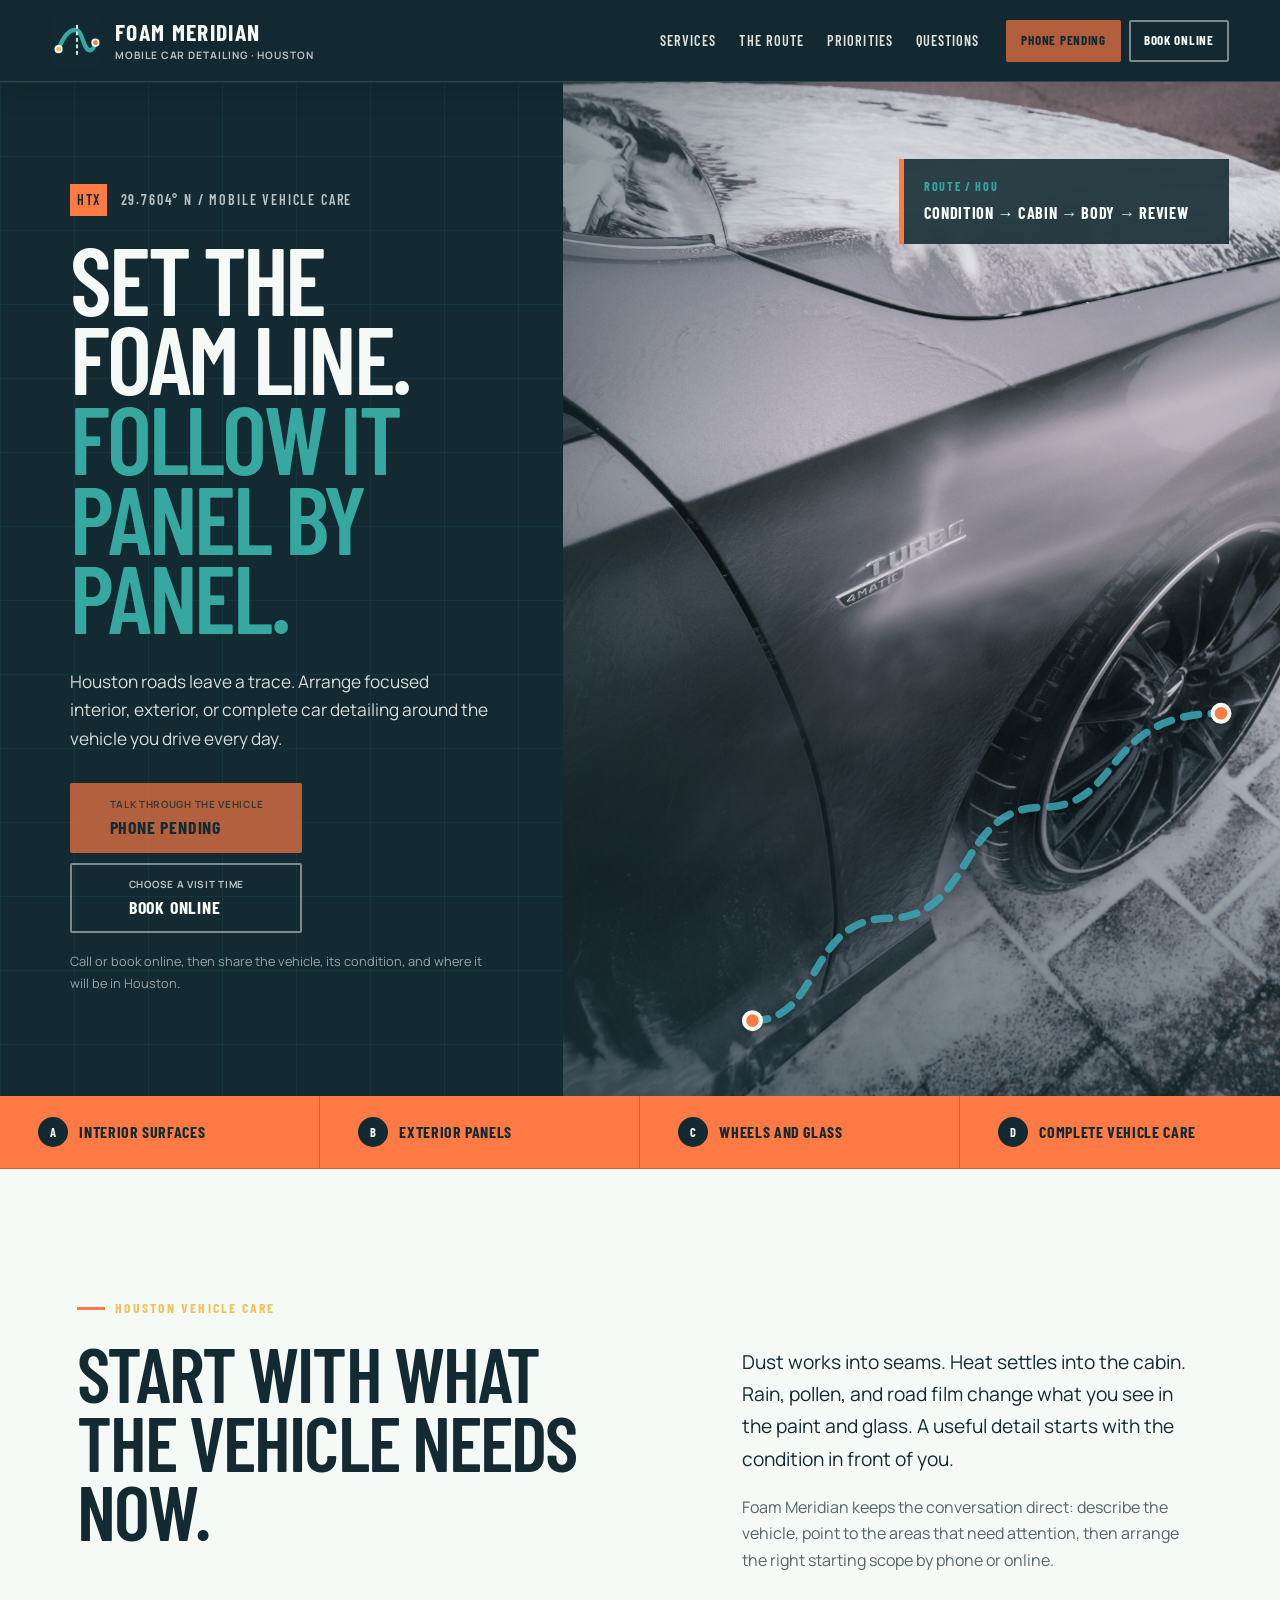
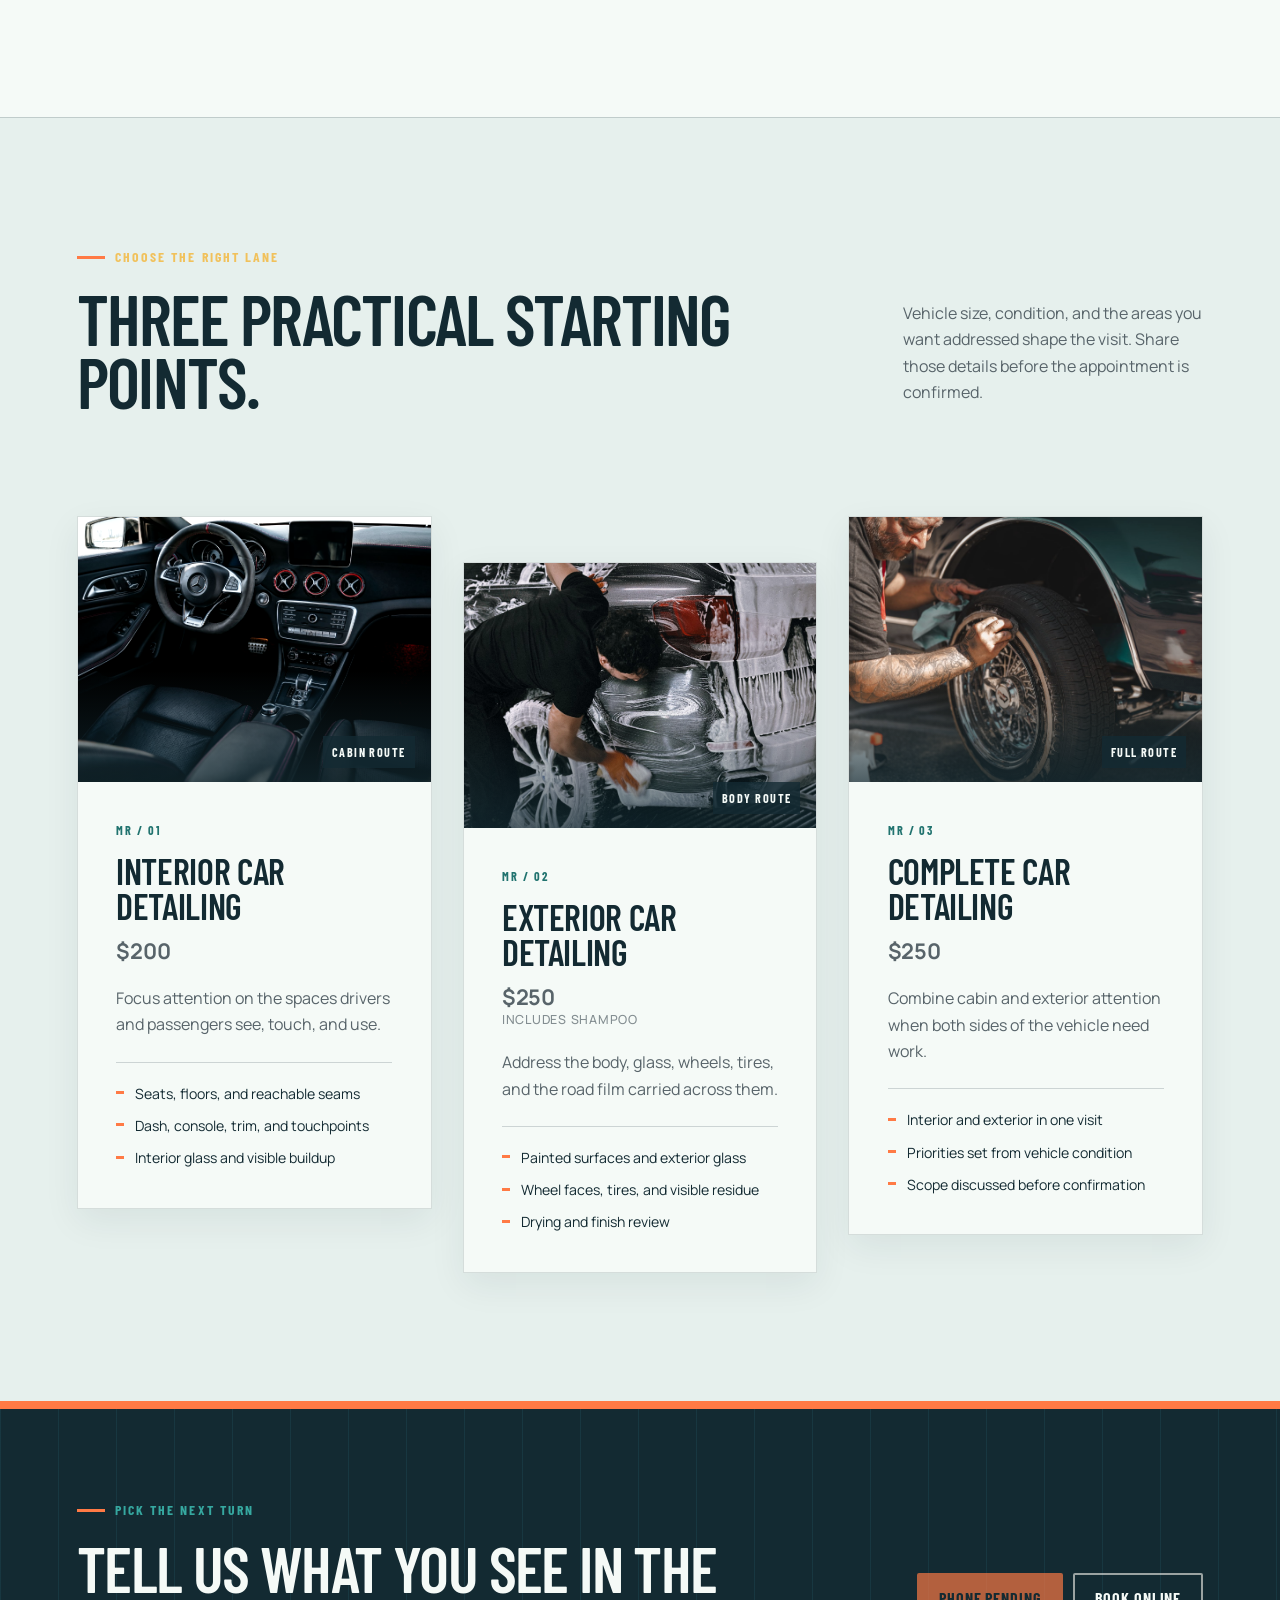
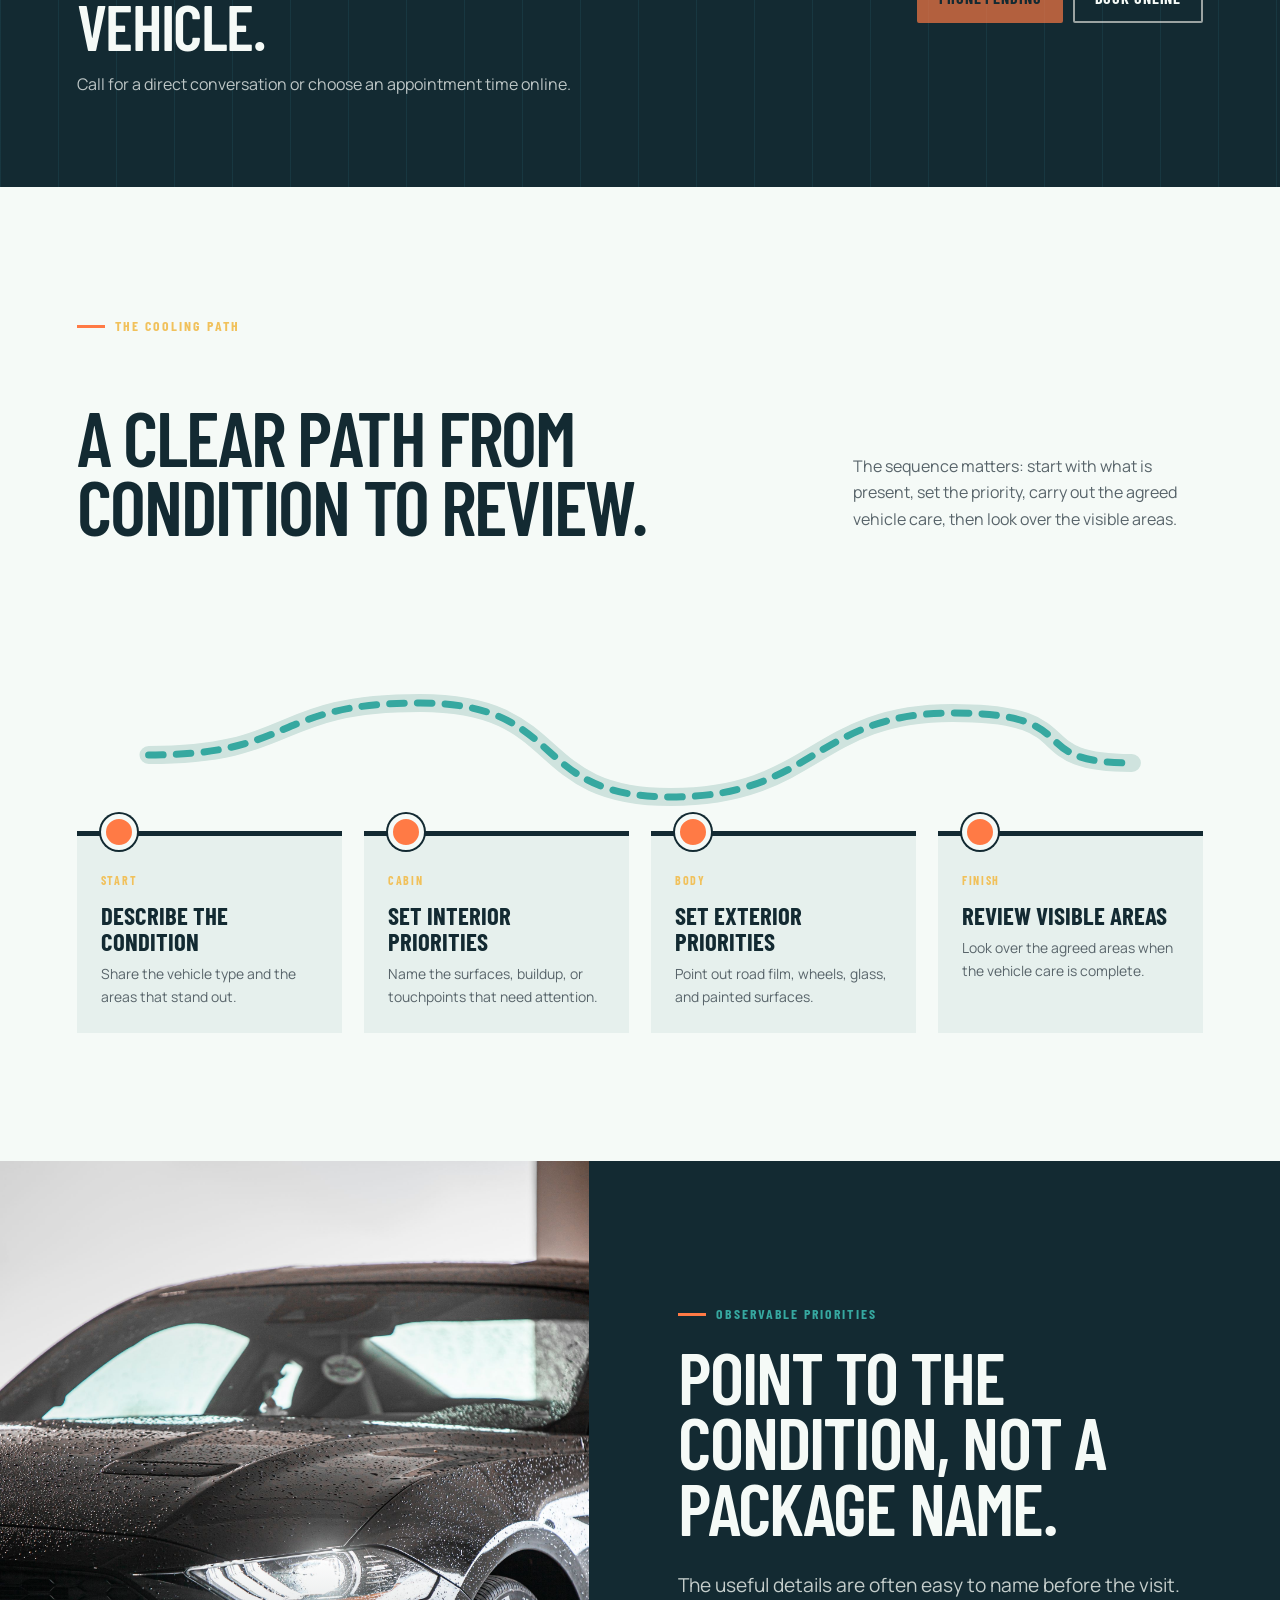
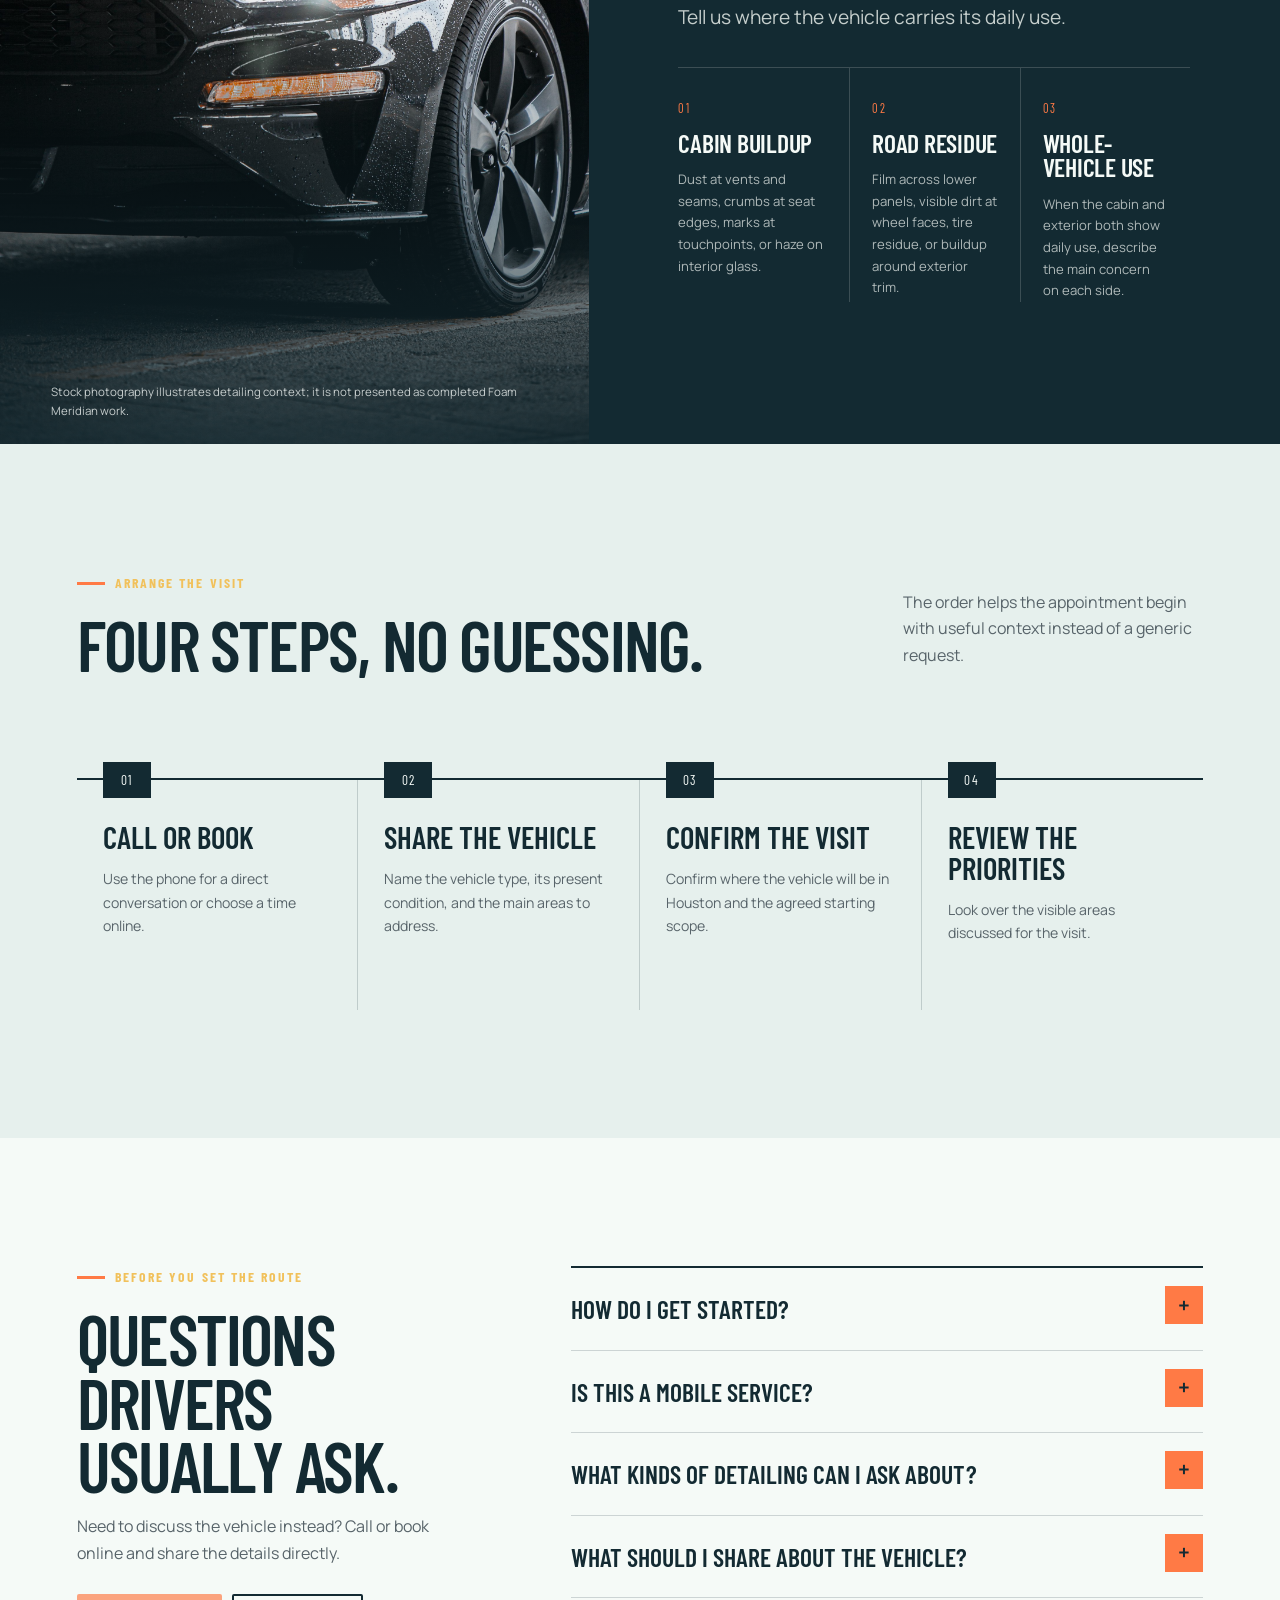
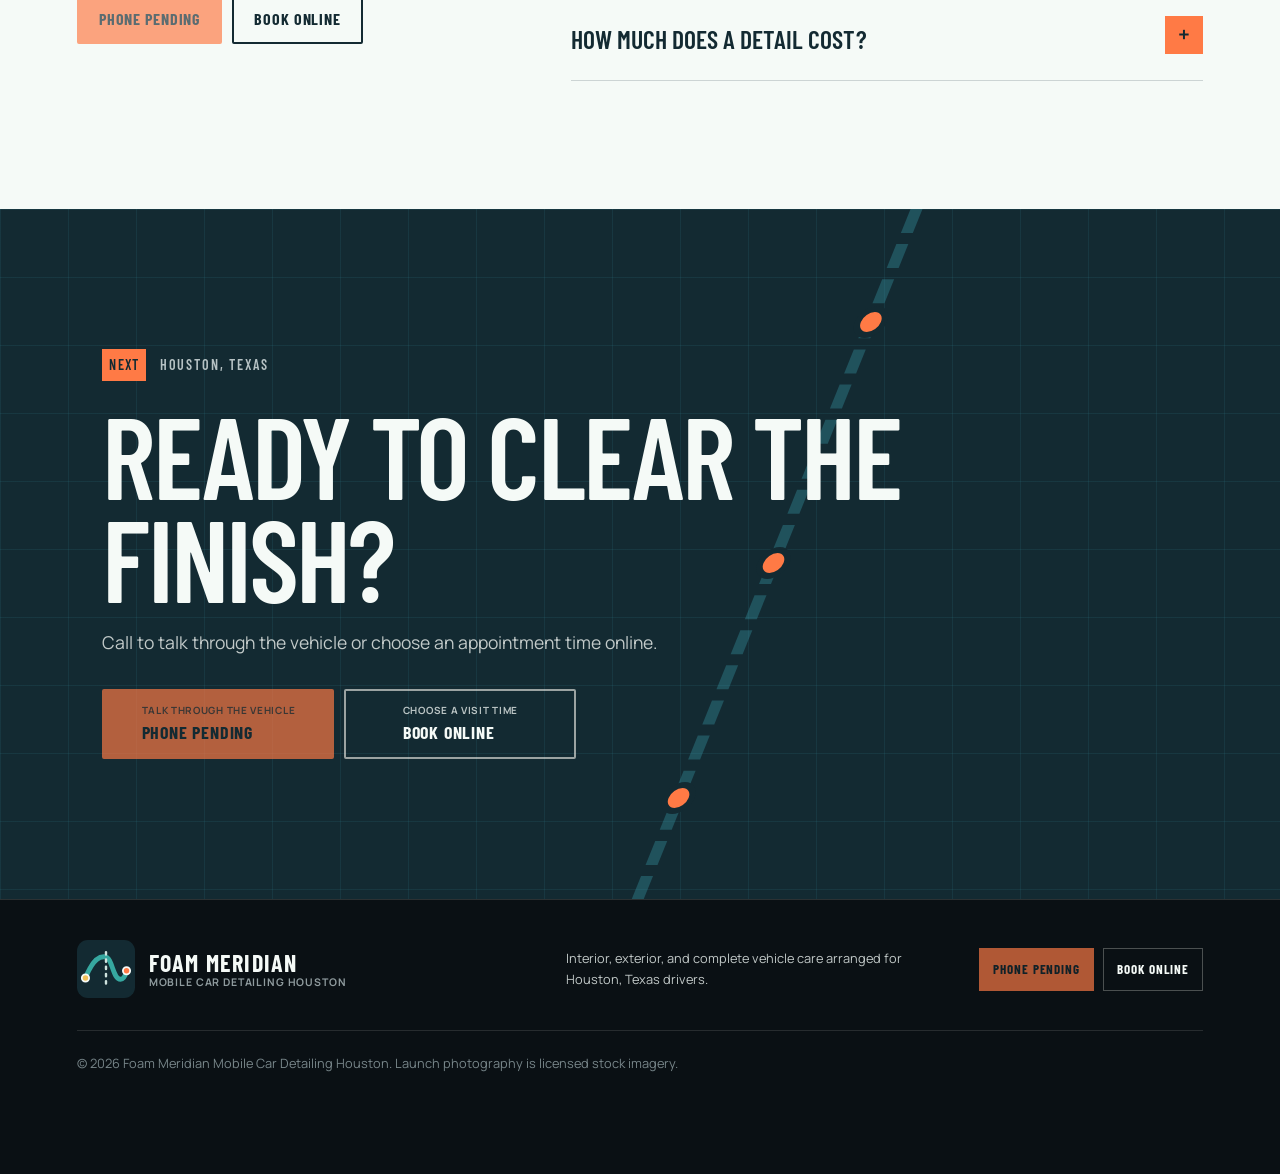
==== commit e3446483: "feat: add service pricing to site Interior $200, exterior $250 with shampoo, complete $250. Adds pri" ====
--- a/index.html
+++ b/index.html
@@ -37,11 +37,36 @@
       "@type": "OfferCatalog",
       "name": "Car detailing services",
       "itemListElement": [
-        {"@type": "Offer", "itemOffered": {"@type": "Service", "name": "Interior car detailing"}},
-        {"@type": "Offer", "itemOffered": {"@type": "Service", "name": "Exterior car detailing"}},
-        {"@type": "Offer", "itemOffered": {"@type": "Service", "name": "Complete car detailing"}}
+        {
+          "@type": "Offer",
+          "itemOffered": {
+            "@type": "Service",
+            "name": "Interior car detailing"
+          },
+          "price": "200",
+          "priceCurrency": "USD"
+        },
+        {
+          "@type": "Offer",
+          "itemOffered": {
+            "@type": "Service",
+            "name": "Exterior car detailing"
+          },
+          "price": "250",
+          "priceCurrency": "USD"
+        },
+        {
+          "@type": "Offer",
+          "itemOffered": {
+            "@type": "Service",
+            "name": "Complete car detailing"
+          },
+          "price": "250",
+          "priceCurrency": "USD"
+        }
       ]
-    }
+    },
+    "priceRange": "$200-$250"
   }
   </script>
 </head>
@@ -143,6 +168,7 @@
           <div class="service-content">
             <p class="service-code">MR / 01</p>
             <h3>Interior car detailing</h3>
+            <p class="service-price">$200</p>
             <p>Focus attention on the spaces drivers and passengers see, touch, and use.</p>
             <ul>
               <li>Seats, floors, and reachable seams</li>
@@ -160,6 +186,7 @@
           <div class="service-content">
             <p class="service-code">MR / 02</p>
             <h3>Exterior car detailing</h3>
+            <p class="service-price">$250<span>Includes shampoo</span></p>
             <p>Address the body, glass, wheels, tires, and the road film carried across them.</p>
             <ul>
               <li>Painted surfaces and exterior glass</li>
@@ -177,6 +204,7 @@
           <div class="service-content">
             <p class="service-code">MR / 03</p>
             <h3>Complete car detailing</h3>
+            <p class="service-price">$250</p>
             <p>Combine cabin and exterior attention when both sides of the vehicle need work.</p>
             <ul>
               <li>Interior and exterior in one visit</li>
@@ -310,8 +338,8 @@
           <p>Share the vehicle type, what you can see now, any areas that need focused attention, and where the vehicle will be for the visit.</p>
         </details>
         <details>
-          <summary>Why are prices not listed here?</summary>
-          <p>Vehicle size, condition, and the requested scope vary. Discuss the vehicle by phone or through the booking path before the visit is confirmed.</p>
+          <summary>How much does a detail cost?</summary>
+          <p>Interior car detailing starts at $200. Exterior car detailing is $250 and includes shampoo. Complete car detailing is $250. Vehicle size and condition can affect the final scope, so confirm the details when you call or book.</p>
         </details>
       </div>
     </section>
--- a/styles.css
+++ b/styles.css
@@ -1667,3 +1667,21 @@
     animation-iteration-count: 1 !important;
   }
 }
+
+.service-price {
+  margin-top: 0.9rem;
+  font-size: 1.35rem;
+  font-weight: 700;
+  letter-spacing: -0.01em;
+  line-height: 1.2;
+}
+
+.service-price span {
+  display: block;
+  margin-top: 0.2rem;
+  font-size: 0.78rem;
+  font-weight: 500;
+  letter-spacing: 0.06em;
+  text-transform: uppercase;
+  opacity: 0.72;
+}
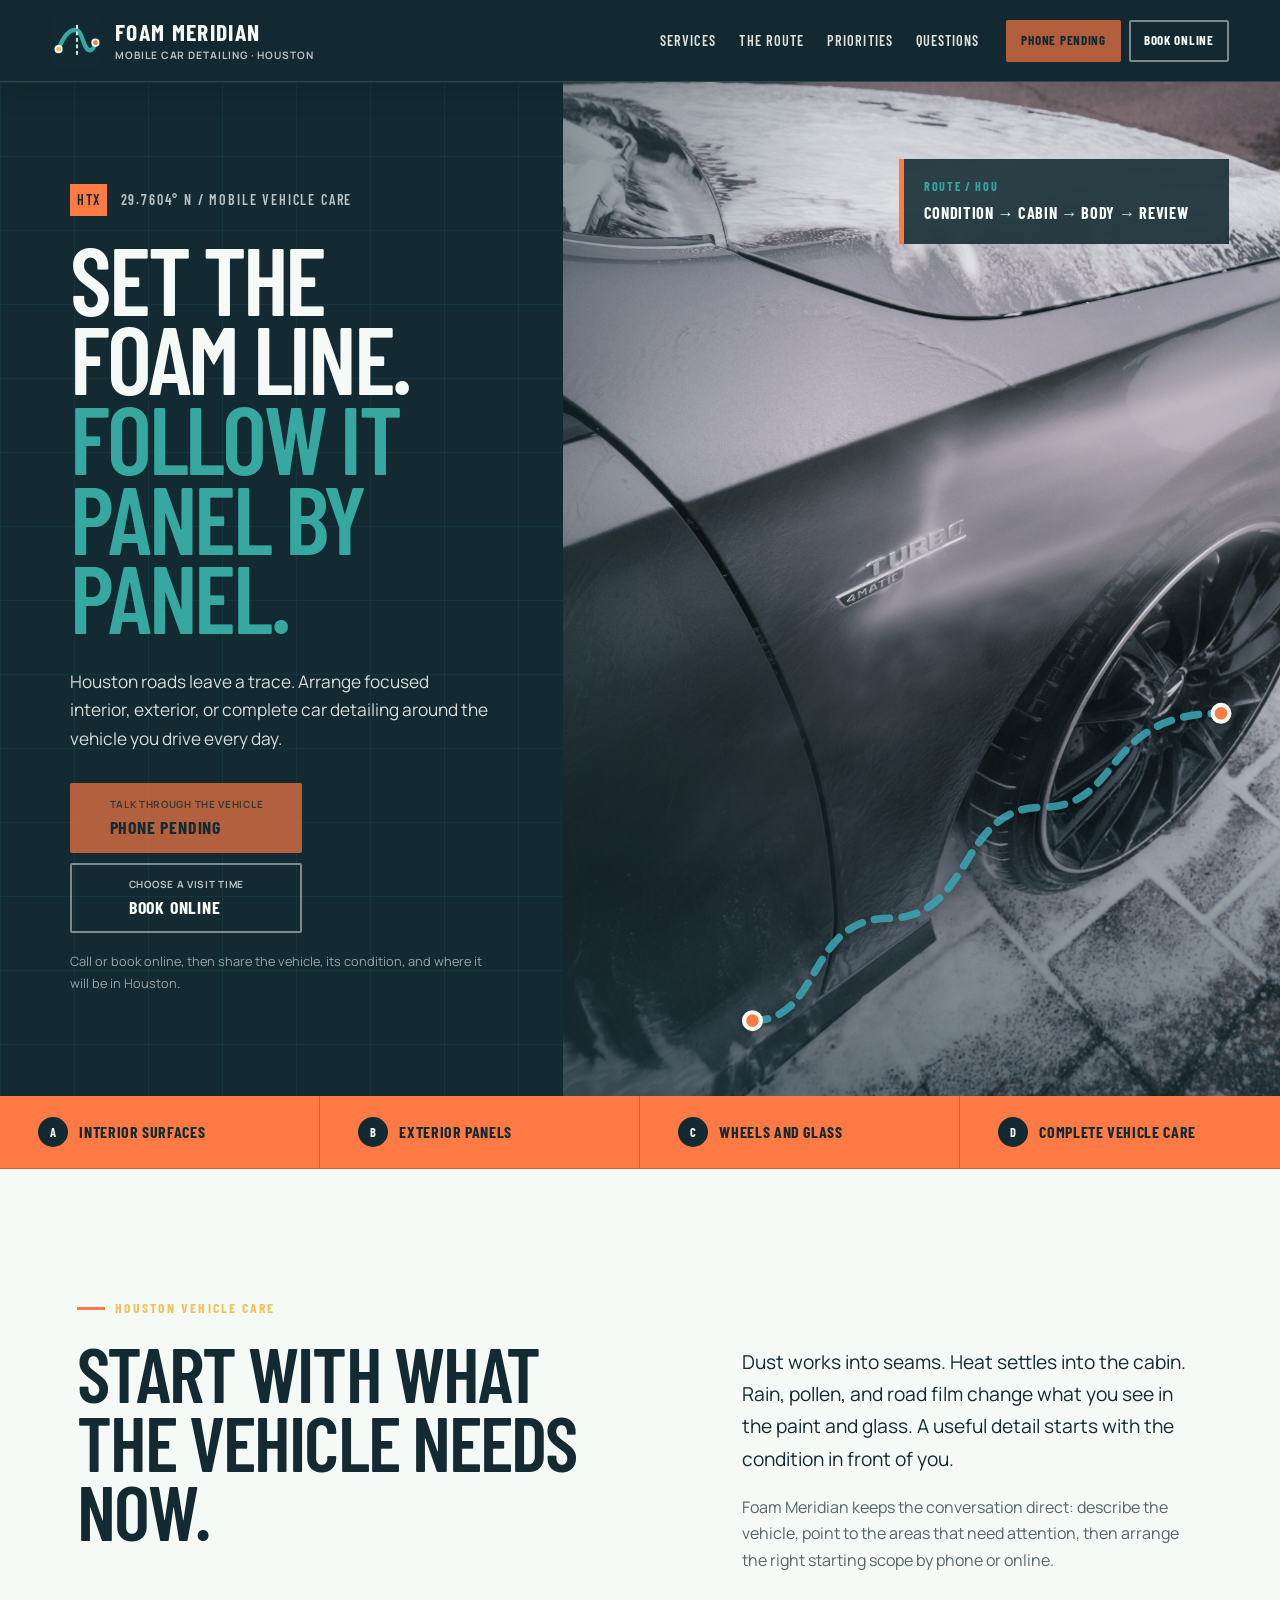
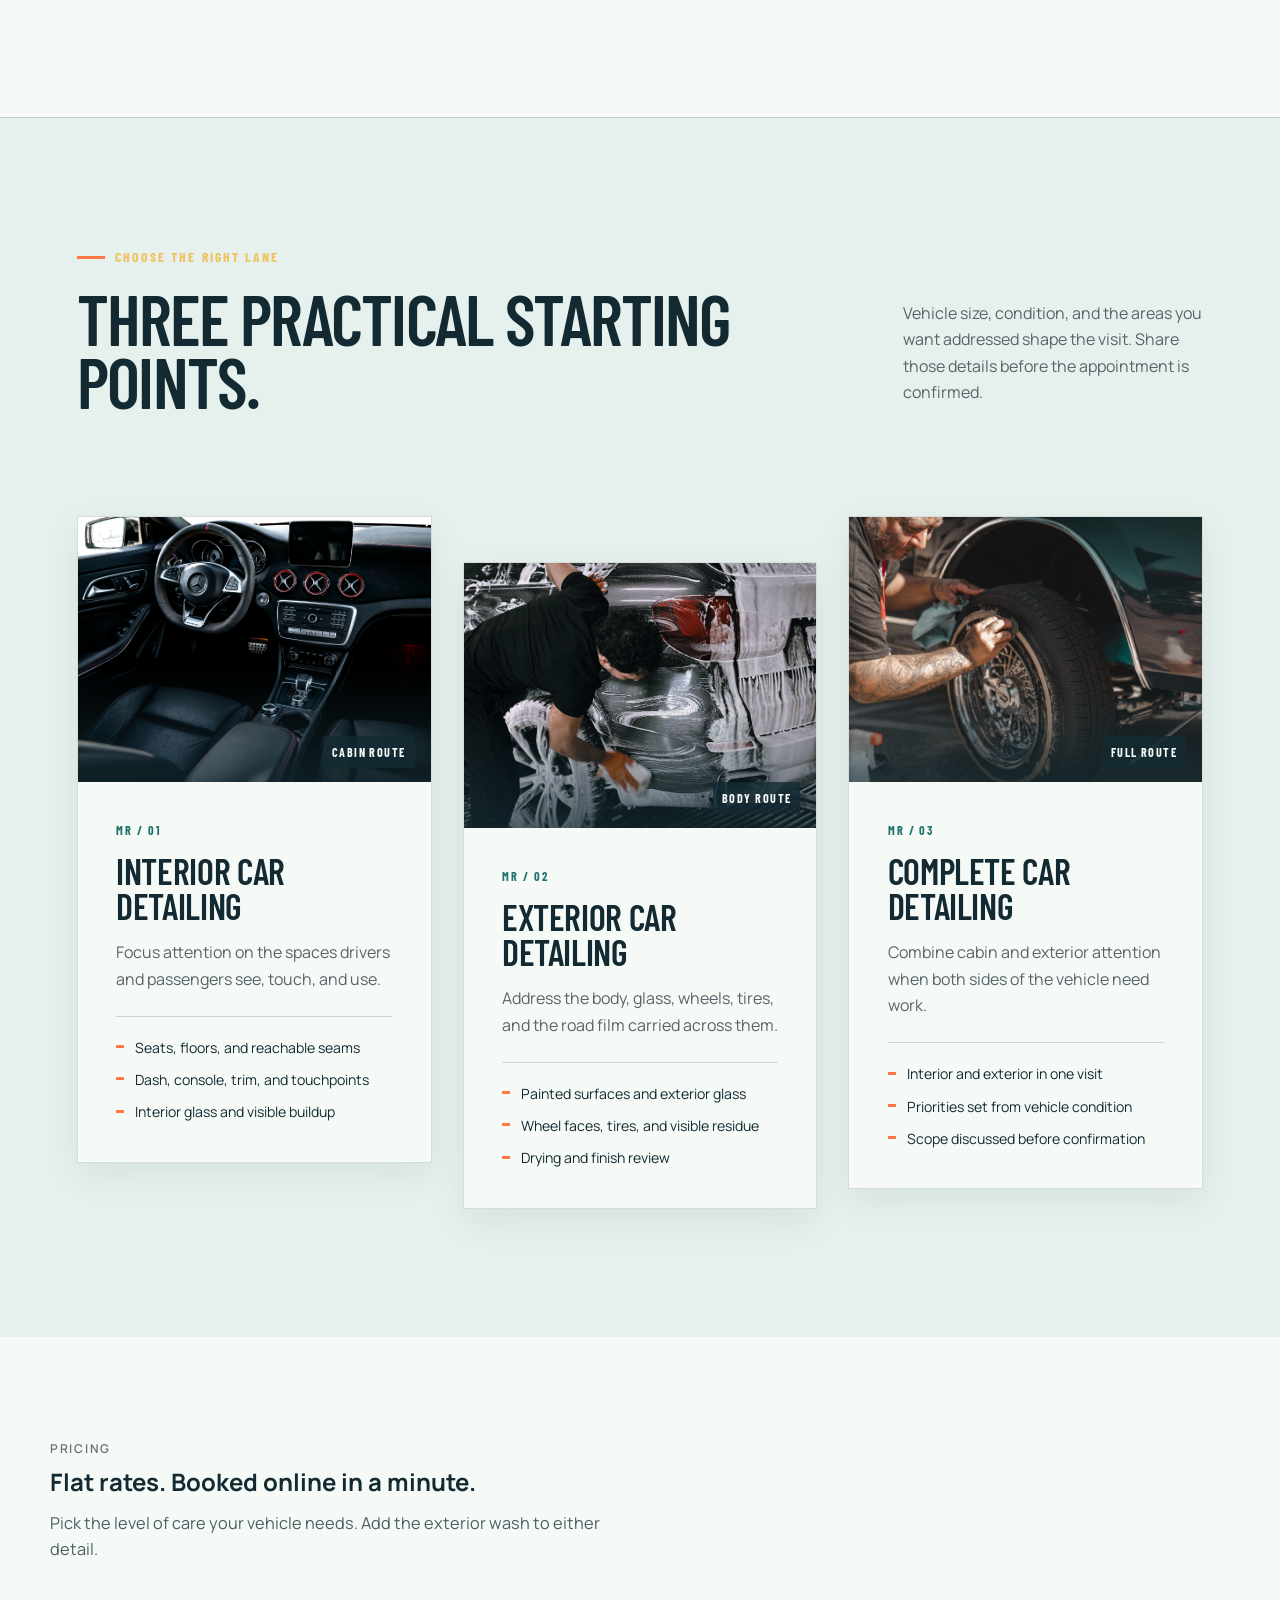
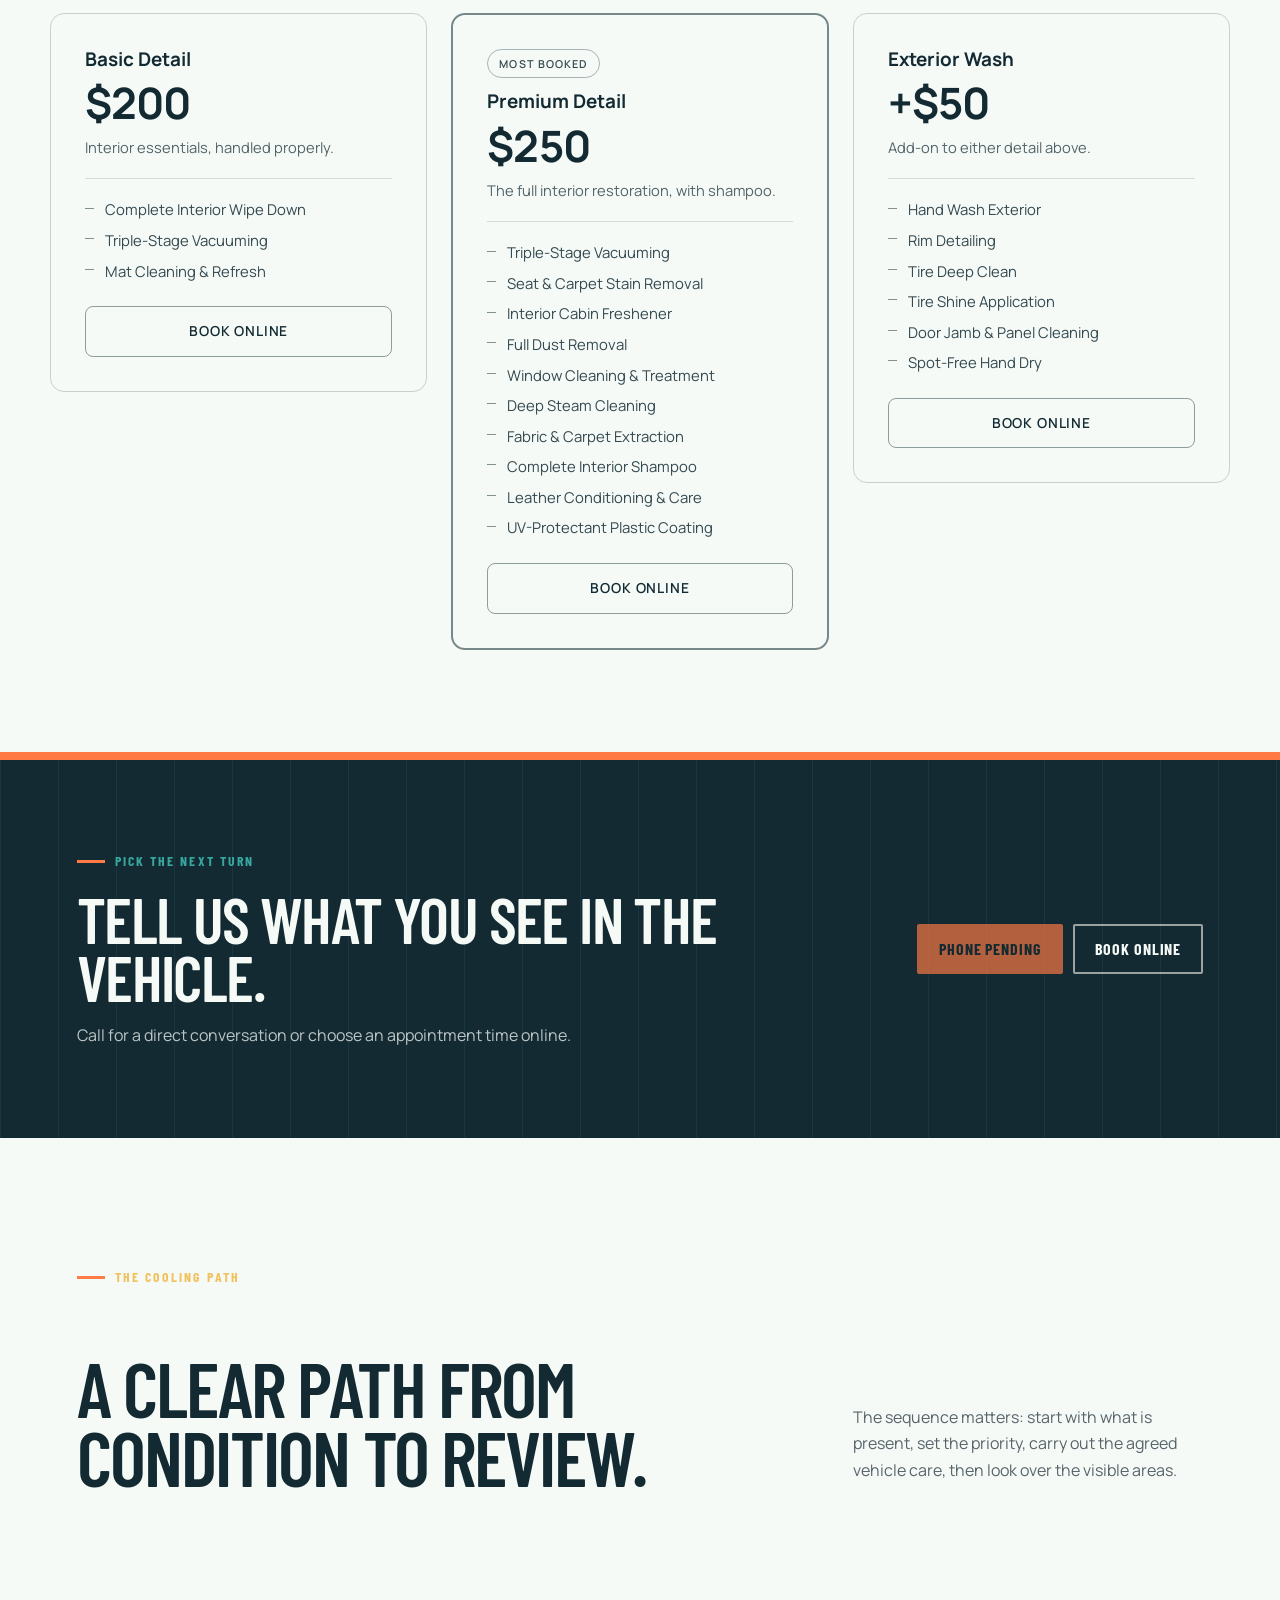
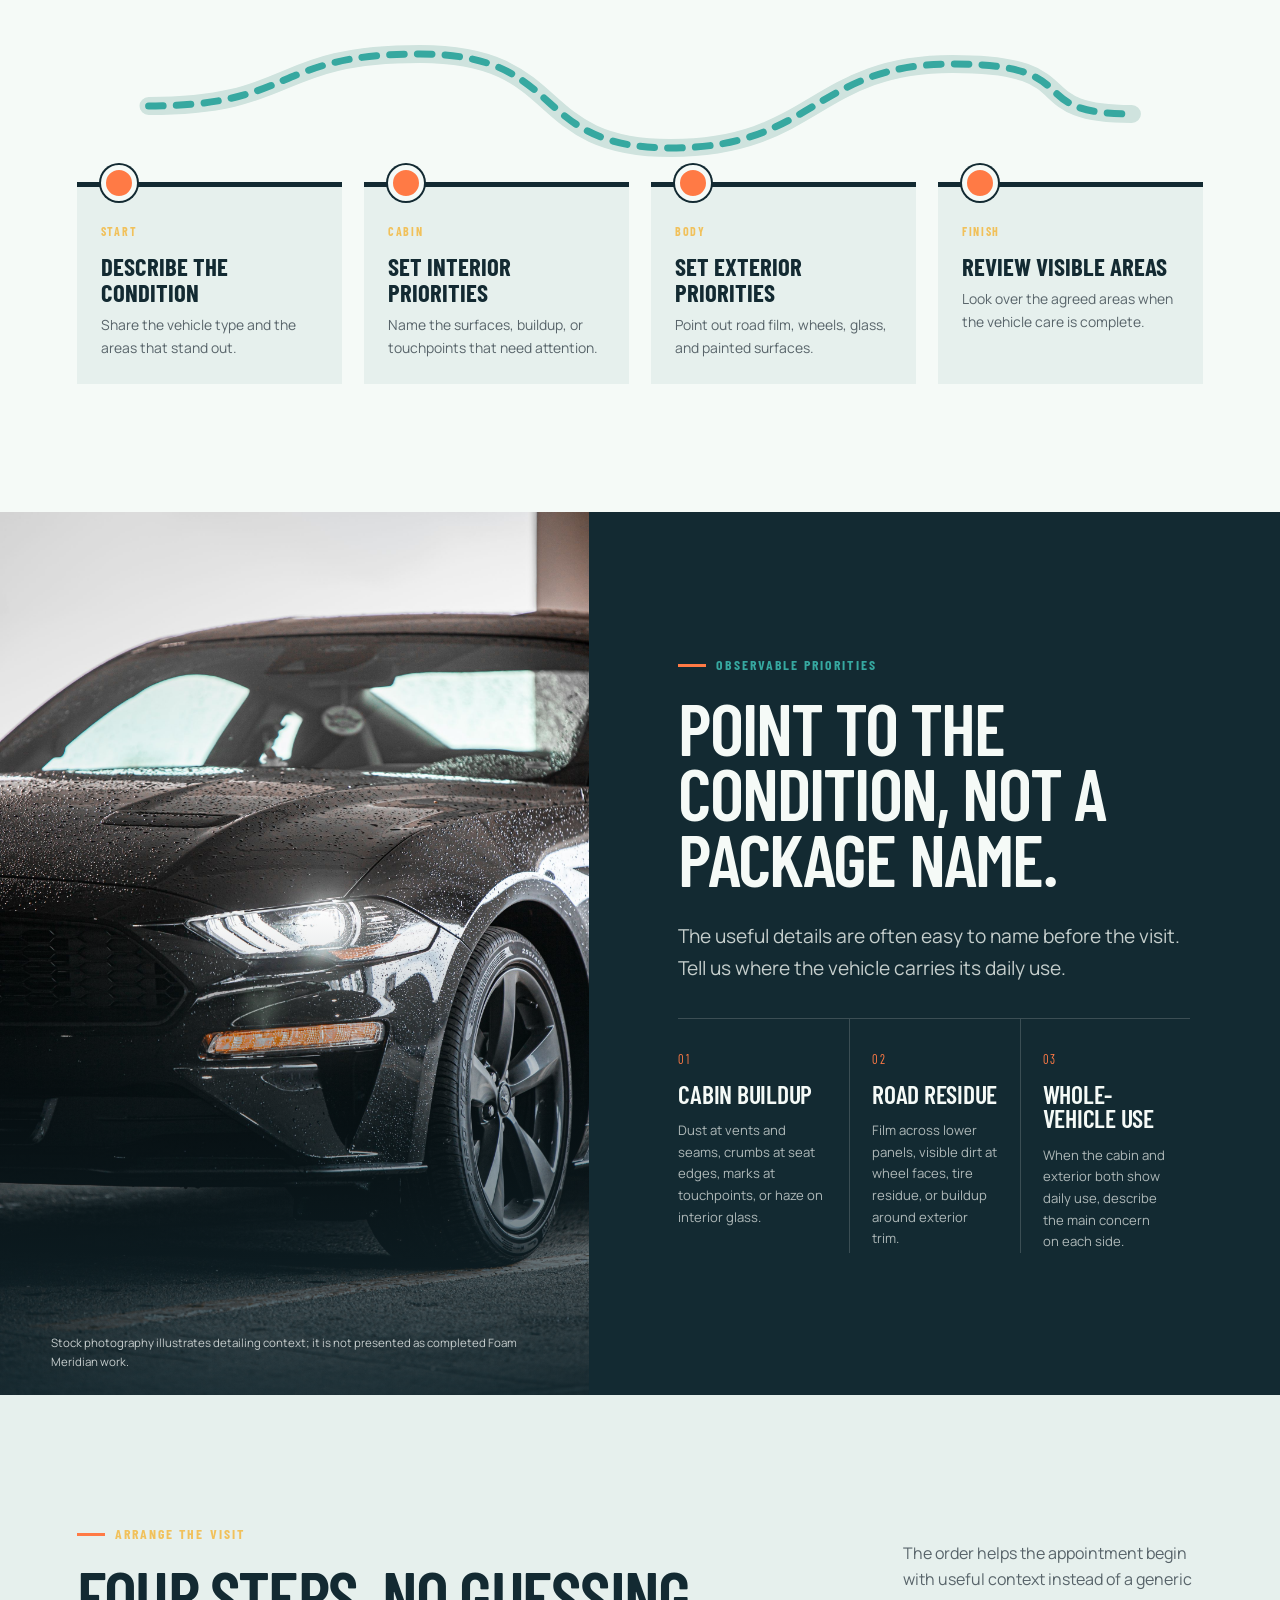
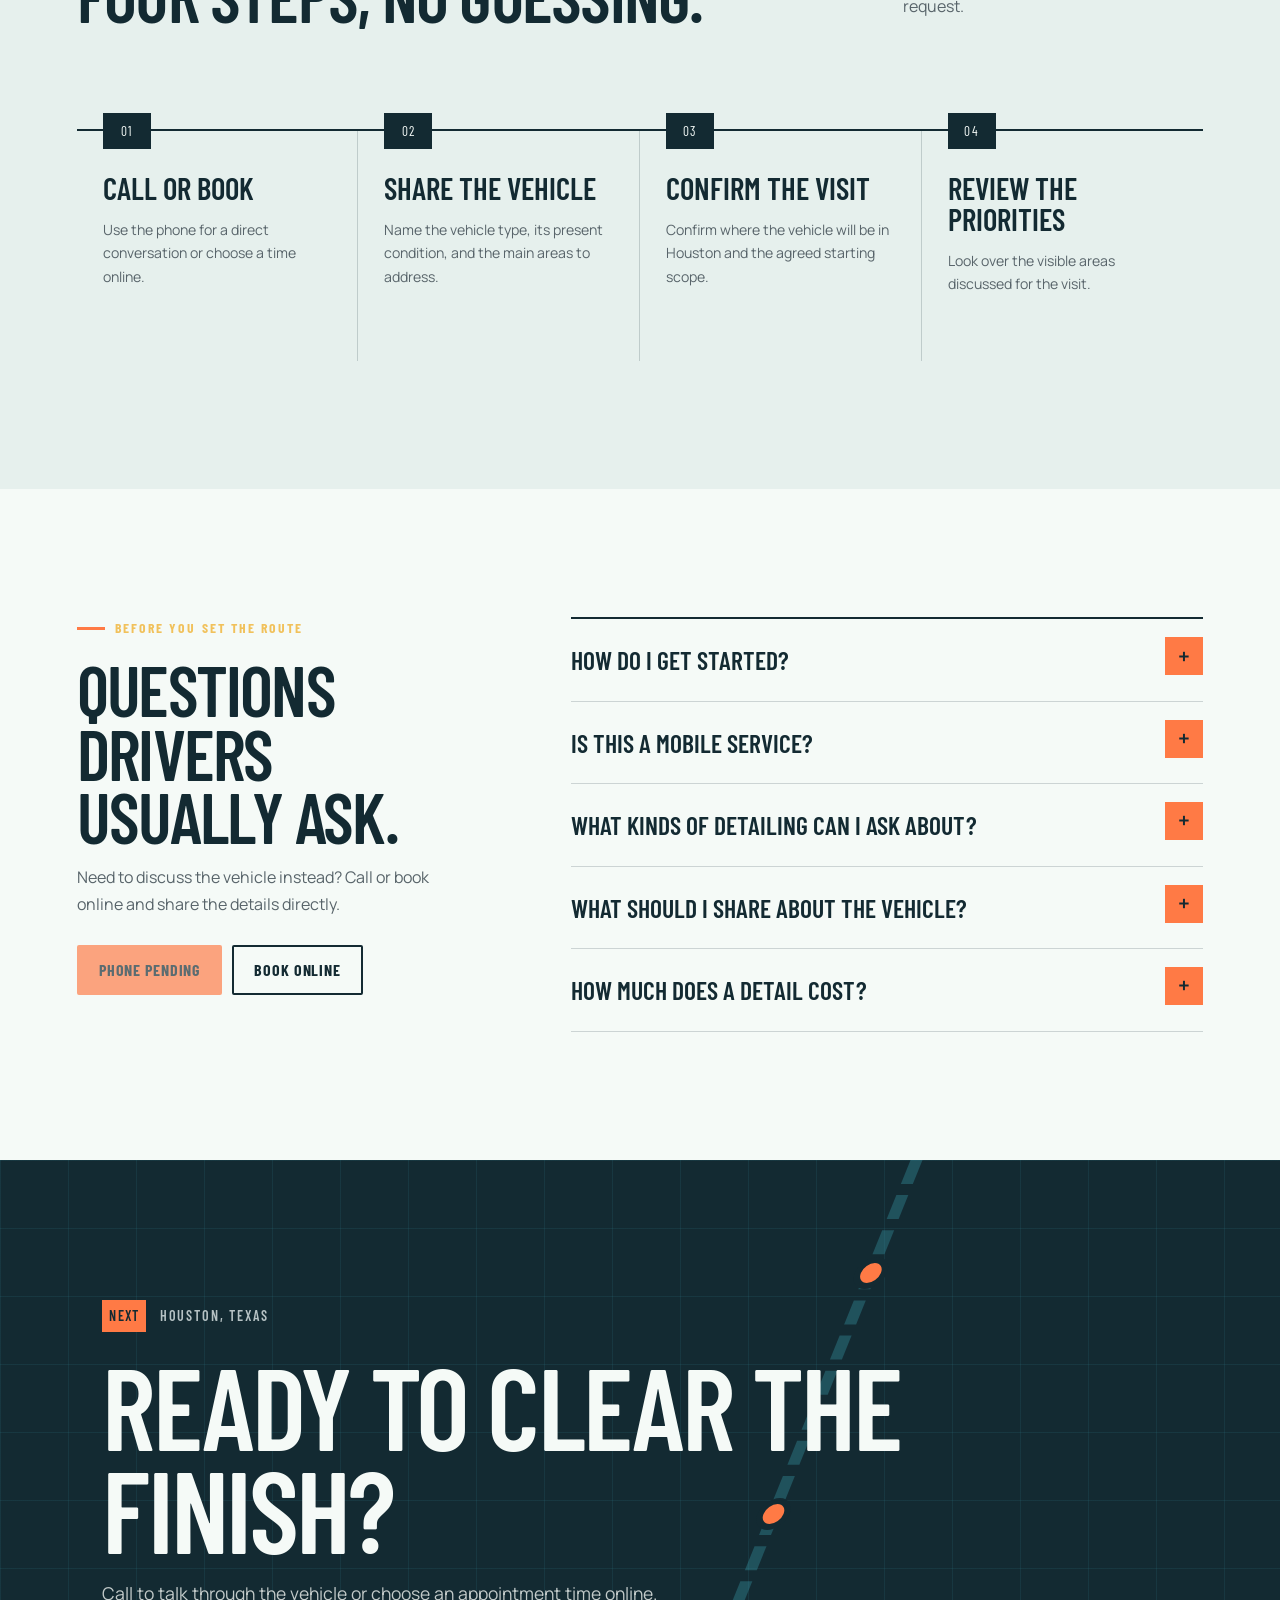
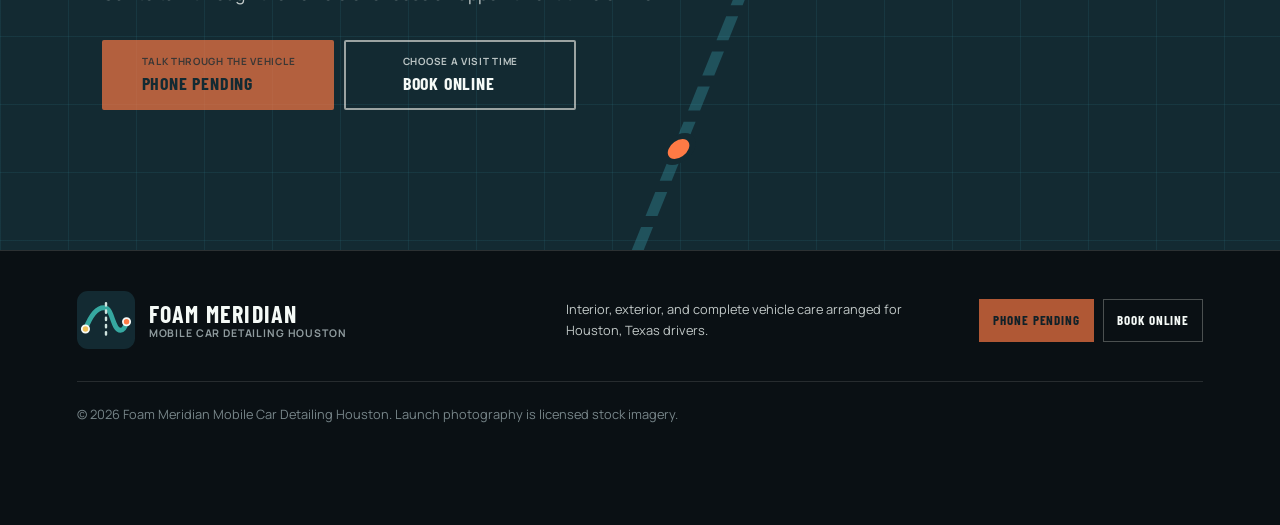
==== commit 9dd59480: "feat: replace pricing with the standard rate grid Basic Detail $200, Premium Detail $250 including s" ====
--- a/index.html
+++ b/index.html
@@ -42,31 +42,63 @@
           "itemOffered": {
             "@type": "Service",
             "name": "Interior car detailing"
-          },
-          "price": "200",
-          "priceCurrency": "USD"
+          }
         },
         {
           "@type": "Offer",
           "itemOffered": {
             "@type": "Service",
             "name": "Exterior car detailing"
-          },
-          "price": "250",
-          "priceCurrency": "USD"
+          }
         },
         {
           "@type": "Offer",
           "itemOffered": {
             "@type": "Service",
             "name": "Complete car detailing"
-          },
-          "price": "250",
-          "priceCurrency": "USD"
+          }
         }
       ]
     },
-    "priceRange": "$200-$250"
+    "priceRange": "$200-$250",
+    "makesOffer": [
+      {
+        "@type": "Offer",
+        "name": "Basic Detail",
+        "price": "200",
+        "priceCurrency": "USD",
+        "availability": "https://schema.org/InStock",
+        "itemOffered": {
+          "@type": "Service",
+          "name": "Basic Detail",
+          "description": "Interior essentials: complete interior wipe down, triple-stage vacuuming, and mat cleaning and refresh."
+        }
+      },
+      {
+        "@type": "Offer",
+        "name": "Premium Detail",
+        "price": "250",
+        "priceCurrency": "USD",
+        "availability": "https://schema.org/InStock",
+        "itemOffered": {
+          "@type": "Service",
+          "name": "Premium Detail",
+          "description": "The full interior restoration, including complete interior shampoo, deep steam cleaning, fabric and carpet extraction, and leather conditioning."
+        }
+      },
+      {
+        "@type": "Offer",
+        "name": "Exterior Wash",
+        "price": "50",
+        "priceCurrency": "USD",
+        "availability": "https://schema.org/InStock",
+        "itemOffered": {
+          "@type": "Service",
+          "name": "Exterior Wash",
+          "description": "Add-on exterior wash: hand wash, rim detailing, tire deep clean and shine, door jamb cleaning, and spot-free hand dry."
+        }
+      }
+    ]
   }
   </script>
 </head>
@@ -168,7 +200,6 @@
           <div class="service-content">
             <p class="service-code">MR / 01</p>
             <h3>Interior car detailing</h3>
-            <p class="service-price">$200</p>
             <p>Focus attention on the spaces drivers and passengers see, touch, and use.</p>
             <ul>
               <li>Seats, floors, and reachable seams</li>
@@ -186,7 +217,6 @@
           <div class="service-content">
             <p class="service-code">MR / 02</p>
             <h3>Exterior car detailing</h3>
-            <p class="service-price">$250<span>Includes shampoo</span></p>
             <p>Address the body, glass, wheels, tires, and the road film carried across them.</p>
             <ul>
               <li>Painted surfaces and exterior glass</li>
@@ -204,7 +234,6 @@
           <div class="service-content">
             <p class="service-code">MR / 03</p>
             <h3>Complete car detailing</h3>
-            <p class="service-price">$250</p>
             <p>Combine cabin and exterior attention when both sides of the vehicle need work.</p>
             <ul>
               <li>Interior and exterior in one visit</li>
@@ -215,6 +244,64 @@
         </article>
       </div>
     </section>
+
+    <section class="rates" id="pricing" aria-labelledby="pricing-title">
+      <div class="rates-shell">
+        <div class="rates-head">
+          <p class="rates-eyebrow">Pricing</p>
+          <h2 id="pricing-title">Flat rates. Booked online in a minute.</h2>
+          <p class="rates-intro">Pick the level of care your vehicle needs. Add the exterior wash to either detail.</p>
+        </div>
+
+        <div class="rate-grid">
+          <article class="rate-card">
+            <h3>Basic Detail</h3>
+            <p class="rate-figure">$200</p>
+            <p class="rate-note">Interior essentials, handled properly.</p>
+            <ul class="rate-list">
+              <li>Complete Interior Wipe Down</li>
+              <li>Triple-Stage Vacuuming</li>
+              <li>Mat Cleaning &amp; Refresh</li>
+            </ul>
+            <a class="rate-cta" href="https://cal.com/sumitdatta/auto-detail-service" target="_blank" rel="noopener">Book Online</a>
+          </article>
+          <article class="rate-card rate-card-featured">
+            <span class="rate-badge">Most booked</span>
+            <h3>Premium Detail</h3>
+            <p class="rate-figure">$250</p>
+            <p class="rate-note">The full interior restoration, with shampoo.</p>
+            <ul class="rate-list">
+              <li>Triple-Stage Vacuuming</li>
+              <li>Seat &amp; Carpet Stain Removal</li>
+              <li>Interior Cabin Freshener</li>
+              <li>Full Dust Removal</li>
+              <li>Window Cleaning &amp; Treatment</li>
+              <li>Deep Steam Cleaning</li>
+              <li>Fabric &amp; Carpet Extraction</li>
+              <li>Complete Interior Shampoo</li>
+              <li>Leather Conditioning &amp; Care</li>
+              <li>UV-Protectant Plastic Coating</li>
+            </ul>
+            <a class="rate-cta" href="https://cal.com/sumitdatta/auto-detail-service" target="_blank" rel="noopener">Book Online</a>
+          </article>
+          <article class="rate-card">
+            <h3>Exterior Wash</h3>
+            <p class="rate-figure">+$50</p>
+            <p class="rate-note">Add-on to either detail above.</p>
+            <ul class="rate-list">
+              <li>Hand Wash Exterior</li>
+              <li>Rim Detailing</li>
+              <li>Tire Deep Clean</li>
+              <li>Tire Shine Application</li>
+              <li>Door Jamb &amp; Panel Cleaning</li>
+              <li>Spot-Free Hand Dry</li>
+            </ul>
+            <a class="rate-cta" href="https://cal.com/sumitdatta/auto-detail-service" target="_blank" rel="noopener">Book Online</a>
+          </article>
+        </div>
+      </div>
+    </section>
+
 
     <section class="route-callout" aria-label="Contact Foam Meridian">
       <div>
@@ -339,7 +426,7 @@
         </details>
         <details>
           <summary>How much does a detail cost?</summary>
-          <p>Interior car detailing starts at $200. Exterior car detailing is $250 and includes shampoo. Complete car detailing is $250. Vehicle size and condition can affect the final scope, so confirm the details when you call or book.</p>
+          <p>The Basic Detail is $200 and covers interior essentials. The Premium Detail is $250 and includes a complete interior shampoo. An Exterior Wash can be added to either for $50. Vehicle size and condition can affect the final scope, so confirm the details when you call or book.</p>
         </details>
       </div>
     </section>
--- a/styles.css
+++ b/styles.css
@@ -1668,20 +1668,147 @@
   }
 }
 
-.service-price {
-  margin-top: 0.9rem;
-  font-size: 1.35rem;
+/* Pricing section — self-contained, inherits each site's own colors and type. */
+.rates {
+  padding: clamp(56px, 8vw, 104px) clamp(20px, 5vw, 48px);
+}
+
+.rates-shell {
+  width: min(1180px, 100%);
+  margin-inline: auto;
+}
+
+.rates-head {
+  max-width: 60ch;
+  margin-bottom: clamp(30px, 4vw, 50px);
+}
+
+.rates-eyebrow {
+  margin: 0 0 10px;
+  font-size: 0.76rem;
+  font-weight: 600;
+  letter-spacing: 0.14em;
+  text-transform: uppercase;
+  opacity: 0.65;
+}
+
+.rates-head h2 {
+  margin: 0 0 14px;
+  line-height: 1.12;
+}
+
+.rates-intro {
+  margin: 0;
+  font-size: 1.02rem;
+  line-height: 1.6;
+  opacity: 0.75;
+}
+
+.rate-grid {
+  display: grid;
+  gap: clamp(16px, 2vw, 24px);
+  grid-template-columns: repeat(auto-fit, minmax(260px, 1fr));
+  align-items: start;
+}
+
+.rate-card {
+  position: relative;
+  display: flex;
+  flex-direction: column;
+  padding: clamp(24px, 3vw, 34px);
+  border: 1px solid color-mix(in srgb, currentColor 20%, transparent);
+  border-radius: 14px;
+}
+
+.rate-card-featured {
+  border-width: 2px;
+  border-color: color-mix(in srgb, currentColor 55%, transparent);
+}
+
+.rate-badge {
+  align-self: flex-start;
+  margin-bottom: 12px;
+  padding: 5px 11px;
+  border: 1px solid color-mix(in srgb, currentColor 40%, transparent);
+  border-radius: 999px;
+  font-size: 0.68rem;
+  font-weight: 600;
+  letter-spacing: 0.1em;
+  text-transform: uppercase;
+  opacity: 0.85;
+}
+
+.rate-card h3 {
+  margin: 0;
+  font-size: 1.18rem;
+  line-height: 1.25;
+}
+
+.rate-figure {
+  margin: 10px 0 0;
+  font-size: clamp(2.1rem, 4vw, 2.7rem);
   font-weight: 700;
-  letter-spacing: -0.01em;
-  line-height: 1.2;
-}
-
-.service-price span {
-  display: block;
-  margin-top: 0.2rem;
-  font-size: 0.78rem;
-  font-weight: 500;
+  letter-spacing: -0.02em;
+  line-height: 1;
+}
+
+.rate-note {
+  margin: 12px 0 0;
+  font-size: 0.92rem;
+  line-height: 1.5;
+  opacity: 0.72;
+}
+
+.rate-list {
+  margin: 20px 0 0;
+  padding: 20px 0 0;
+  border-top: 1px solid color-mix(in srgb, currentColor 15%, transparent);
+  list-style: none;
+  display: grid;
+  gap: 9px;
+}
+
+.rate-list li {
+  position: relative;
+  padding-left: 20px;
+  font-size: 0.93rem;
+  line-height: 1.45;
+  opacity: 0.85;
+}
+
+.rate-list li::before {
+  content: "";
+  position: absolute;
+  left: 0;
+  top: 0.55em;
+  width: 9px;
+  height: 1px;
+  background: currentColor;
+  opacity: 0.6;
+}
+
+.rate-cta {
+  margin-top: 24px;
+  padding: 13px 20px;
+  border: 1px solid color-mix(in srgb, currentColor 45%, transparent);
+  border-radius: 8px;
+  font-size: 0.86rem;
+  font-weight: 600;
   letter-spacing: 0.06em;
   text-transform: uppercase;
-  opacity: 0.72;
-}
+  text-align: center;
+  text-decoration: none;
+  color: inherit;
+  transition: opacity 0.18s ease;
+}
+
+.rate-cta:hover,
+.rate-cta:focus-visible {
+  opacity: 0.7;
+}
+
+@media (max-width: 640px) {
+  .rate-grid {
+    grid-template-columns: 1fr;
+  }
+}
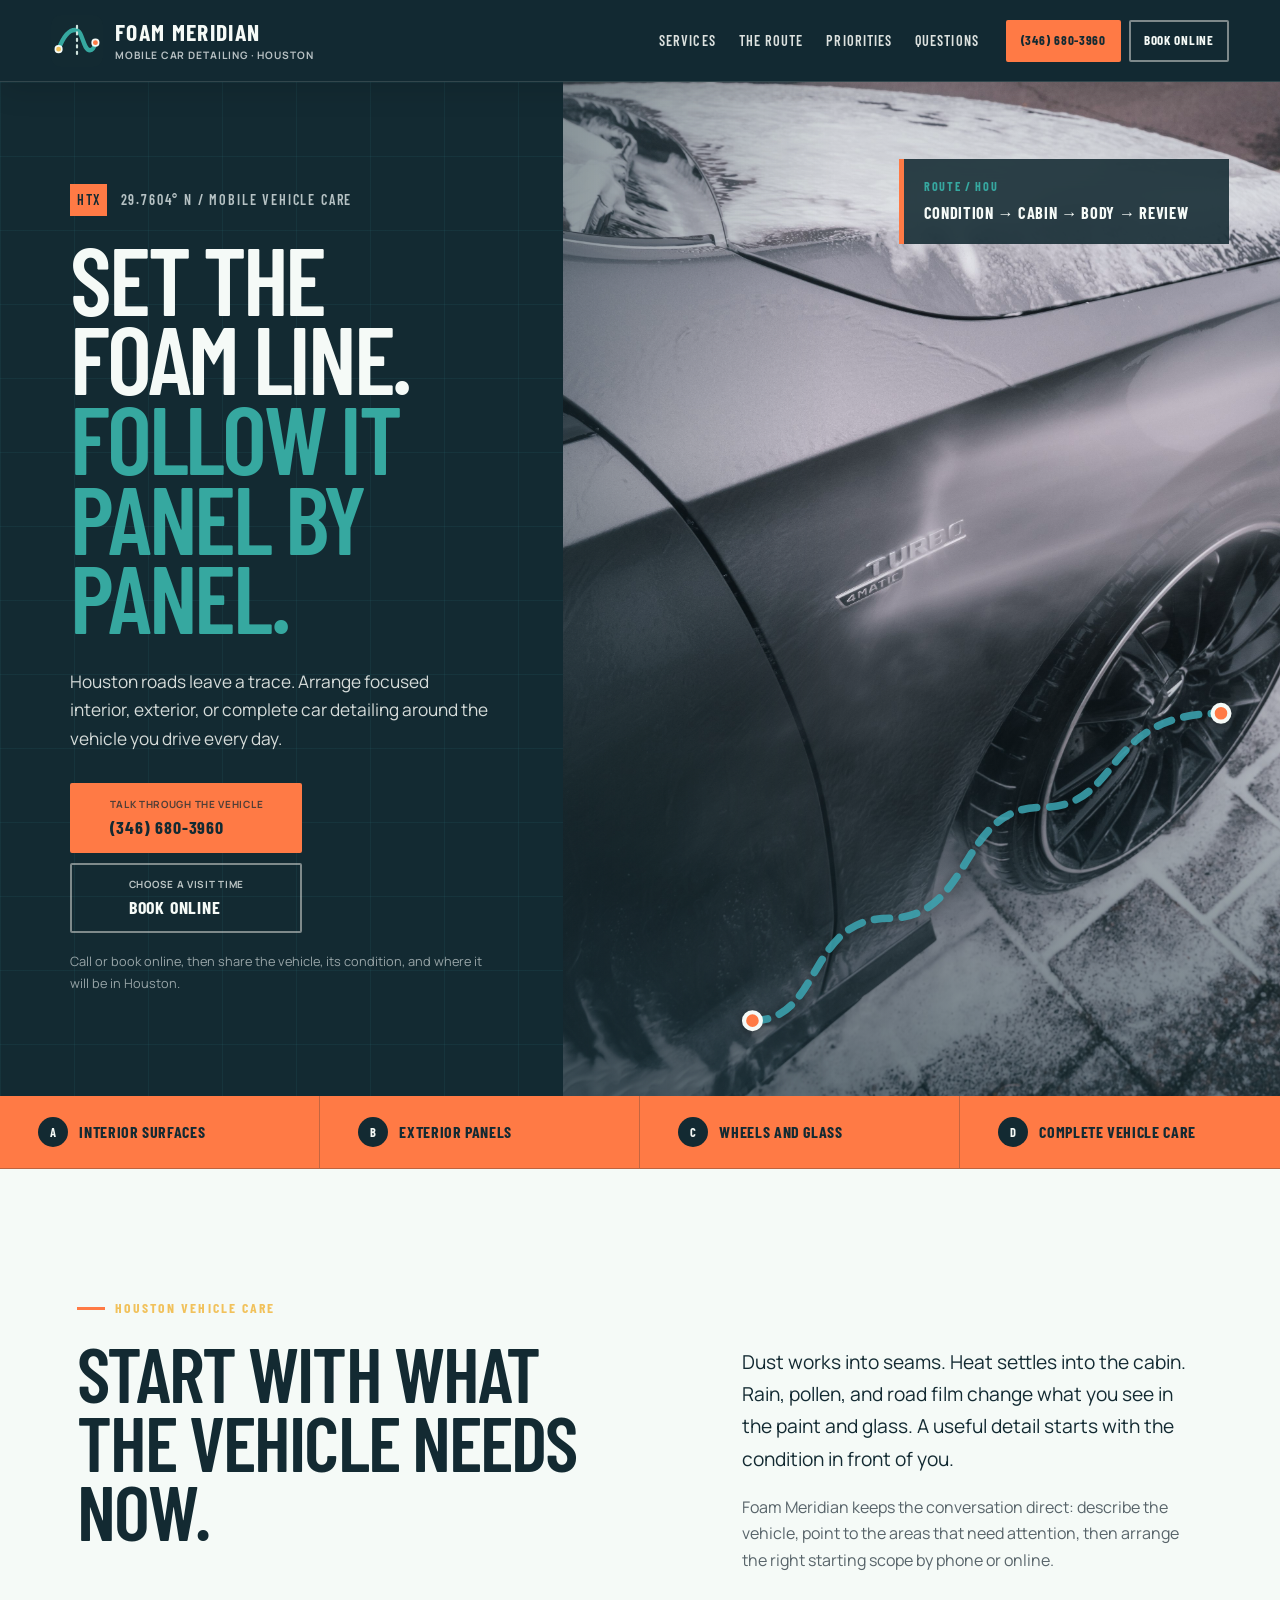
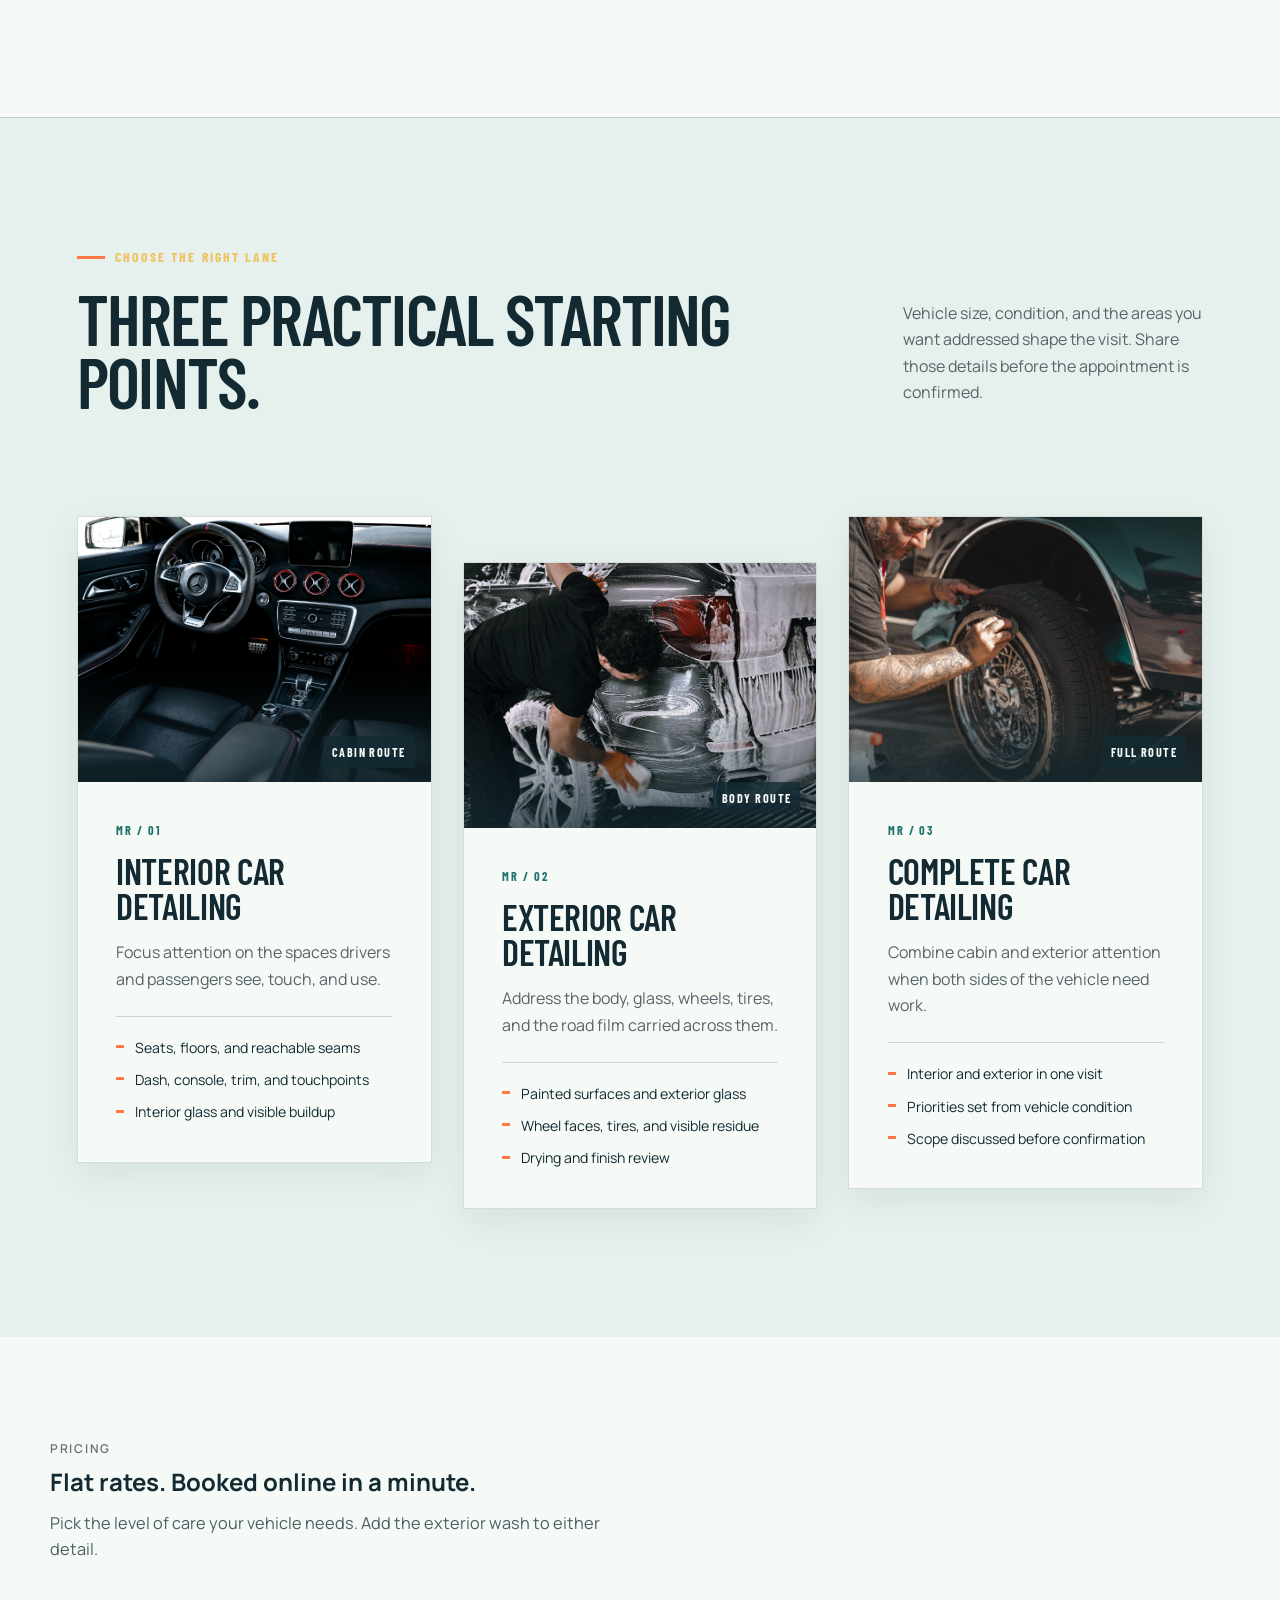
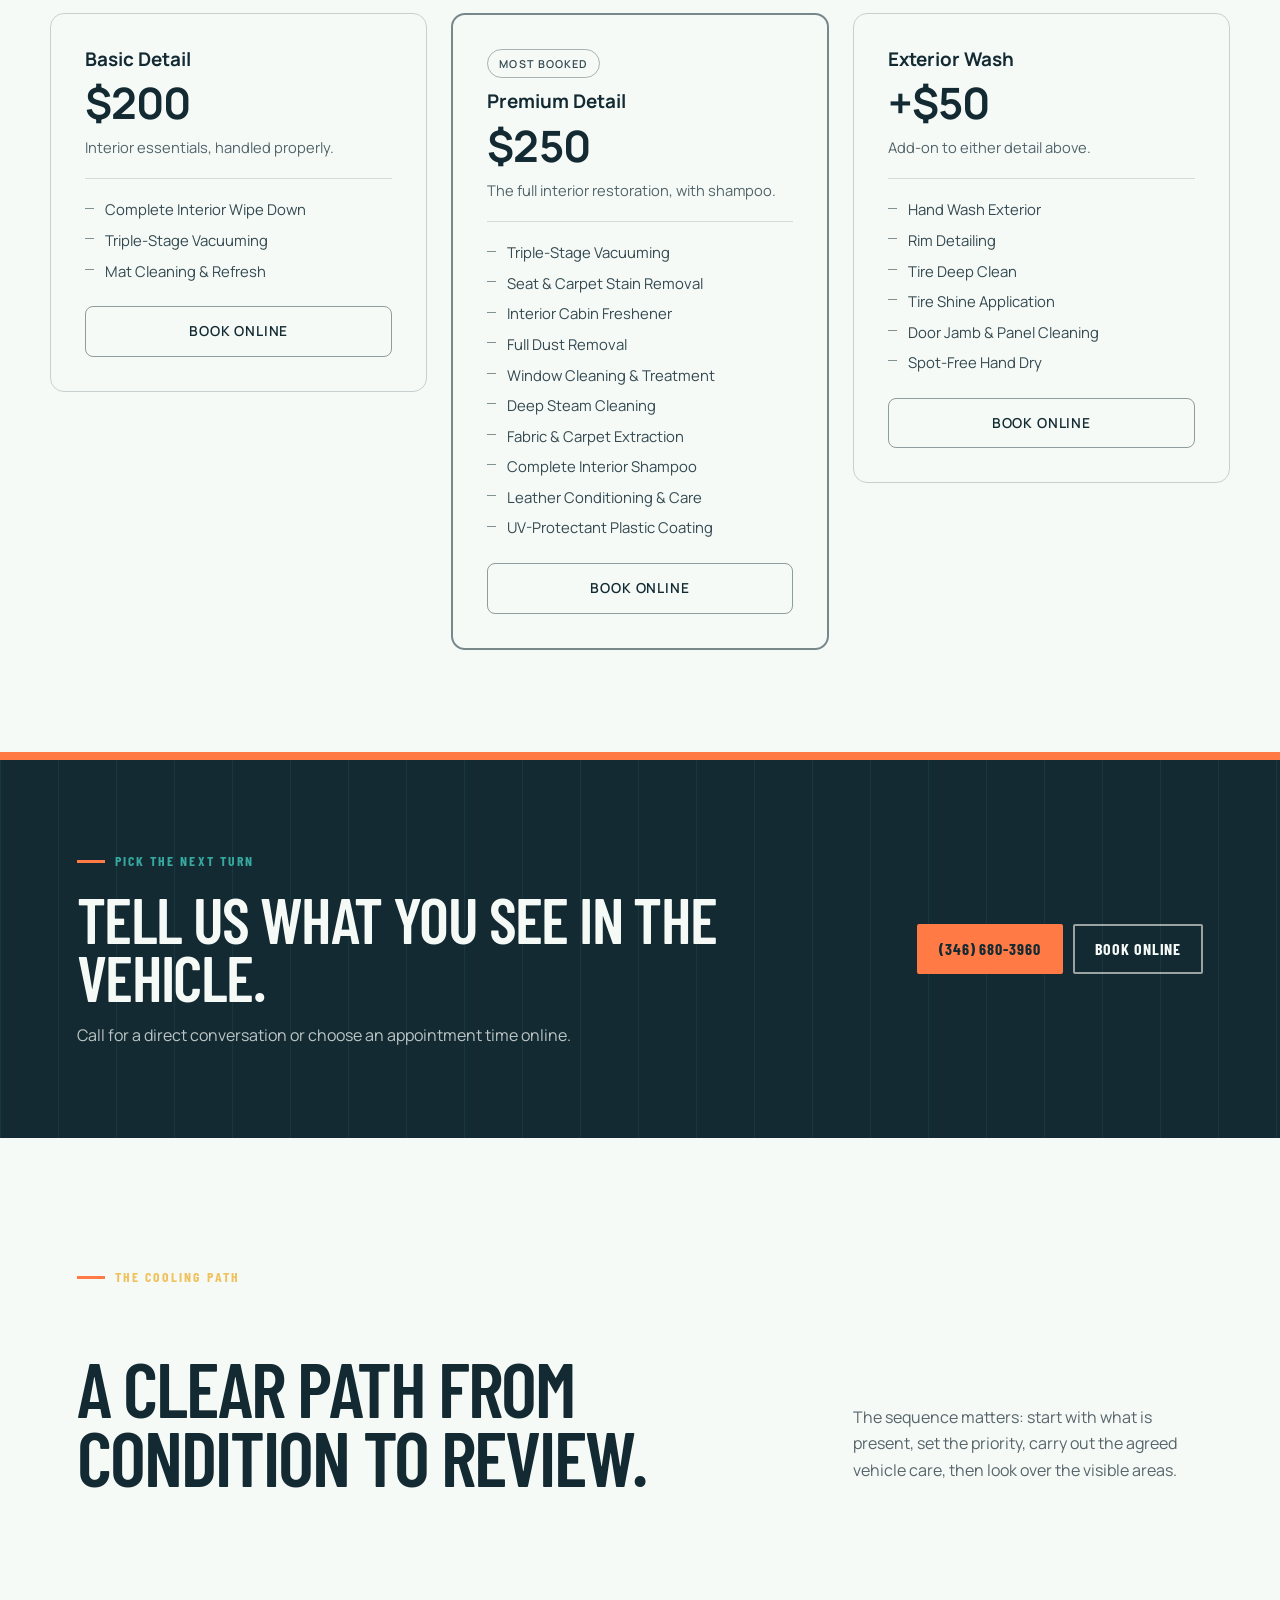
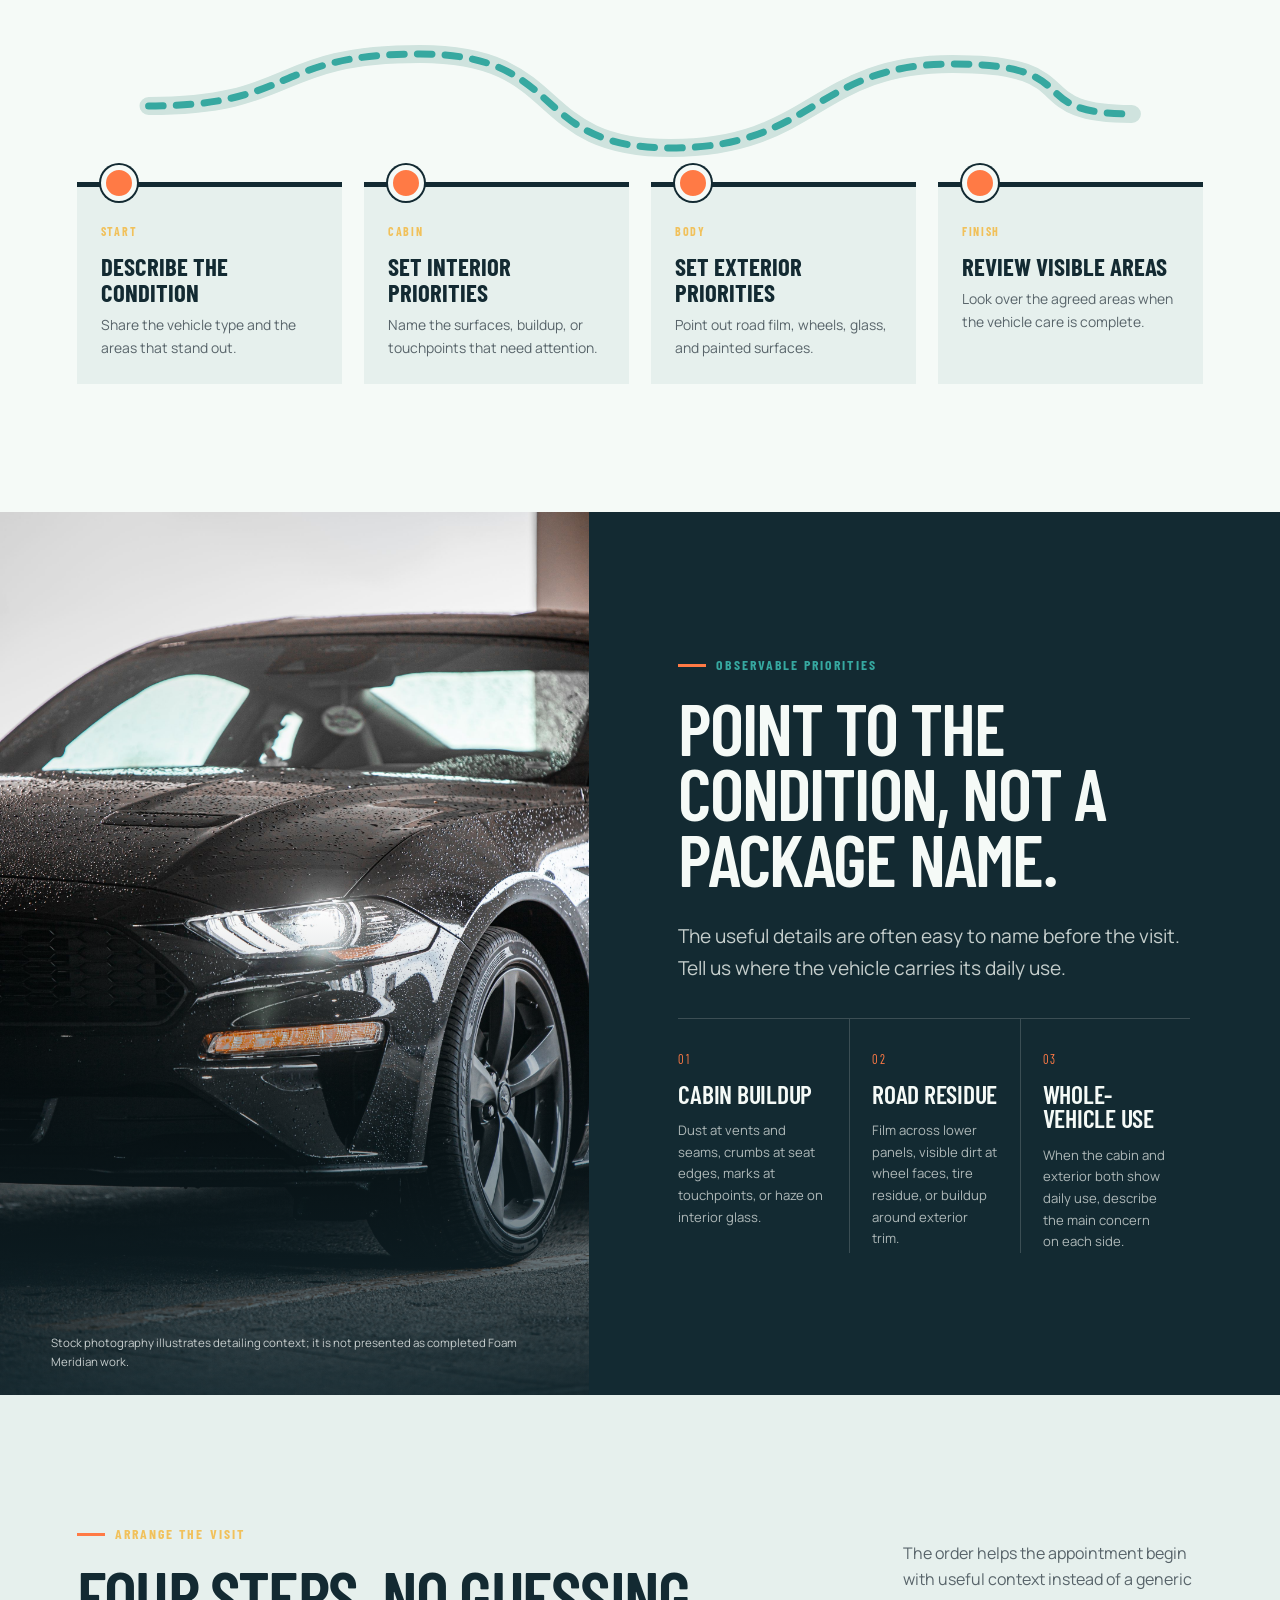
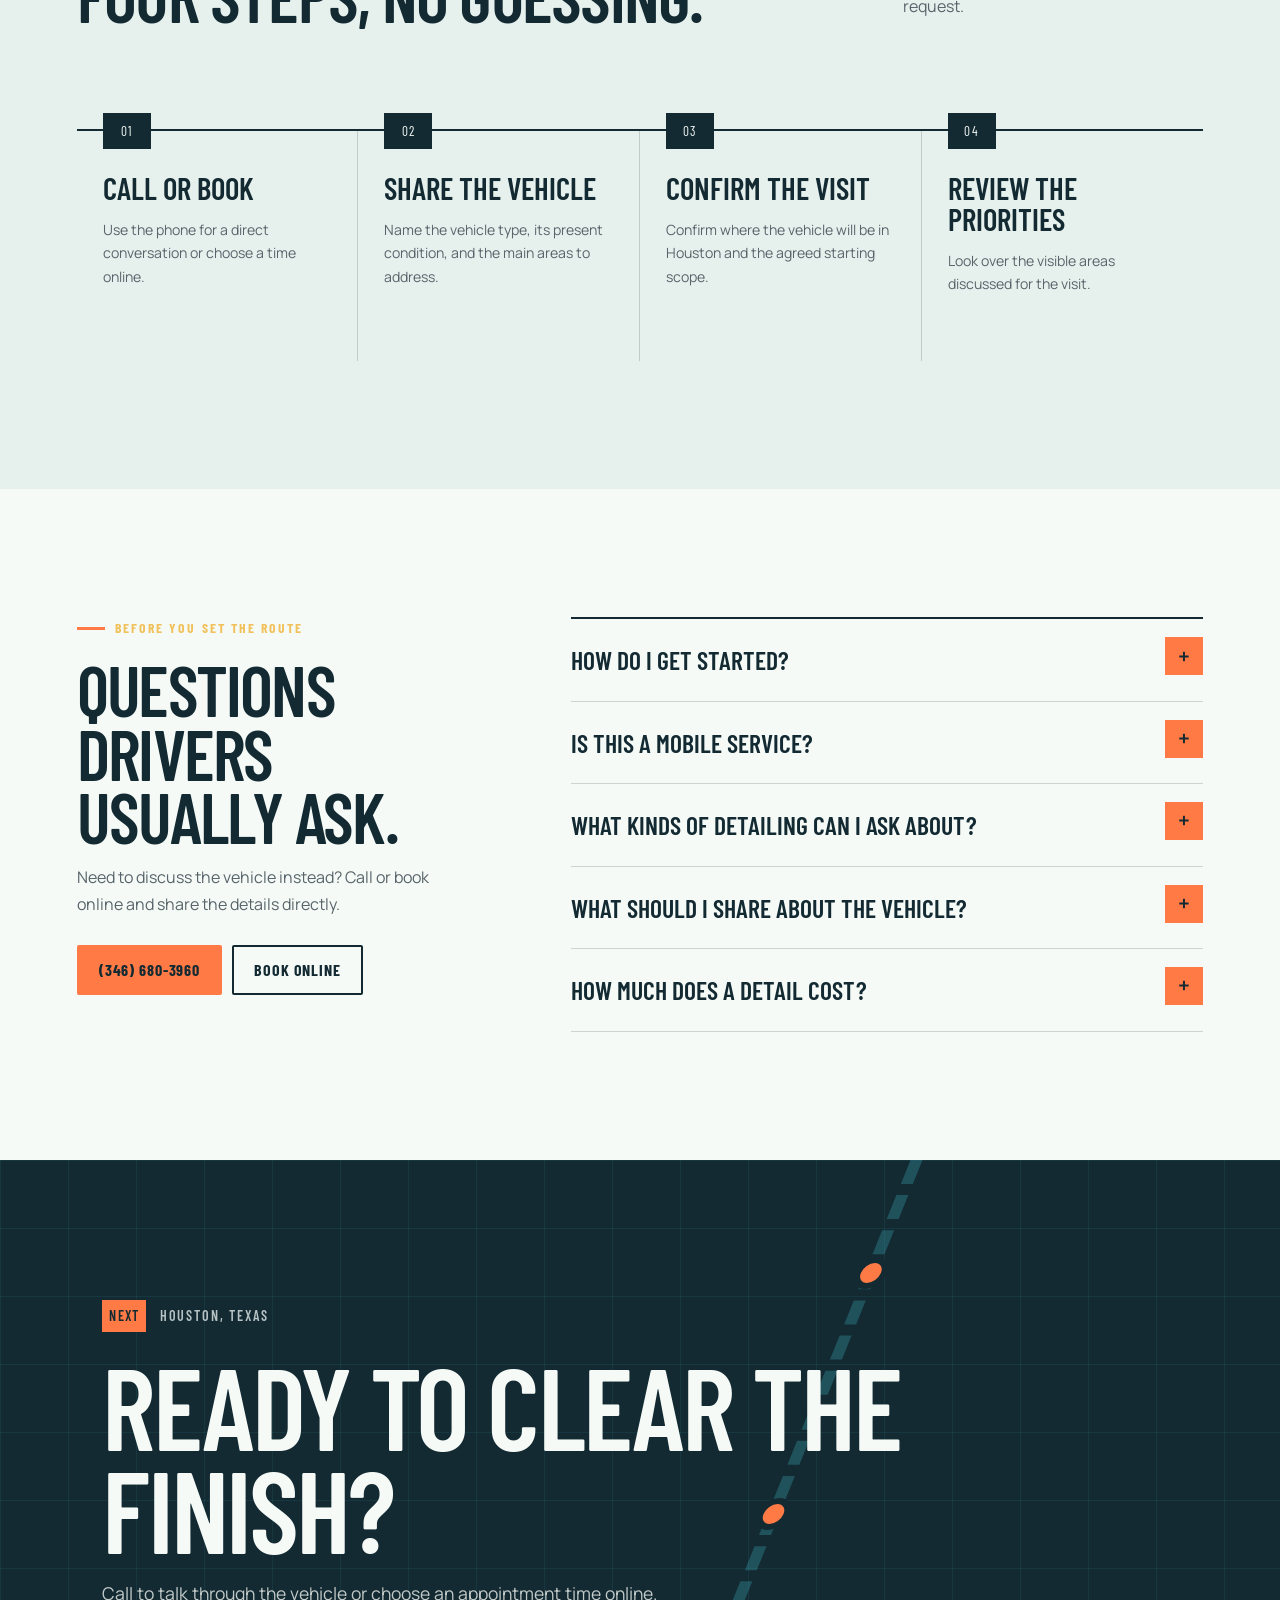
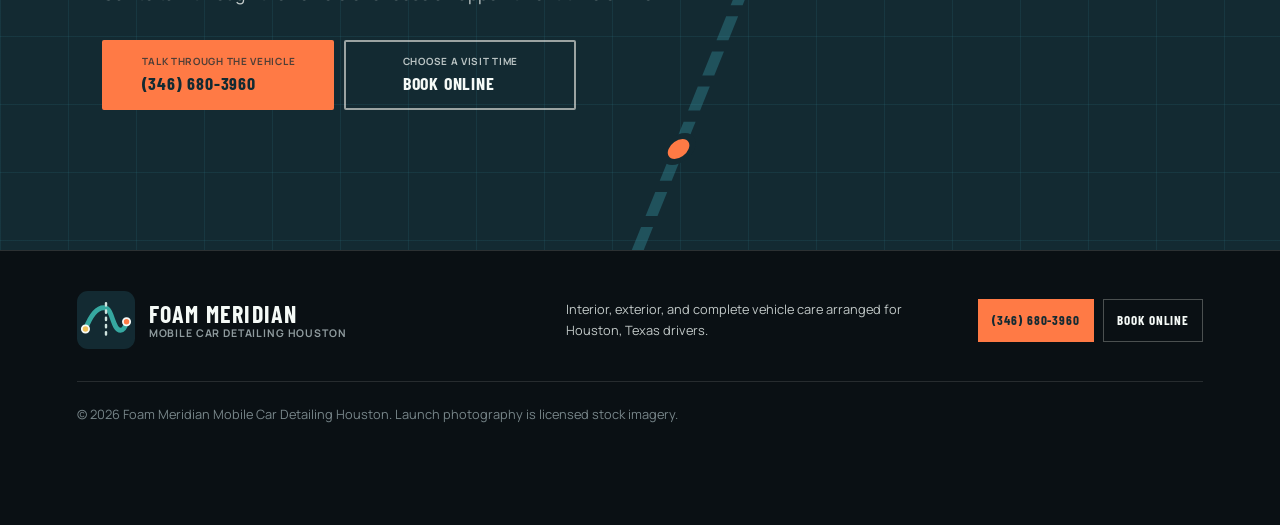
==== commit 5c58762d: "fix: sync GMB identity and pricing" ====
--- a/index.html
+++ b/index.html
@@ -3,7 +3,7 @@
 <head>
   <meta charset="utf-8">
   <meta name="viewport" content="width=device-width, initial-scale=1">
-  <title>Foam Meridian Mobile Car Detailing Houston, TX</title>
+  <title>Foam Meridian Mobile Car Detailing Houston | Call or Book Online</title>
   <meta name="description" content="Mobile car detailing in Houston, Texas for interior, exterior, and complete vehicle care. Call Foam Meridian or book an appointment online.">
   <meta name="theme-color" content="#191b1d">
   <meta property="og:title" content="Foam Meridian Mobile Car Detailing Houston">
@@ -19,88 +19,97 @@
   <link rel="preload" href="/assets/hero-route.jpg" as="image">
   <link rel="stylesheet" href="/styles.css">
   <script type="application/ld+json">
-  {
-    "@context": "https://schema.org",
-    "@type": "LocalBusiness",
-    "name": "Foam Meridian Mobile Car Detailing Houston",
-    "url": "https://foammeridian.shop/",
-    "description": "Mobile car detailing in Houston, Texas with interior, exterior, and complete vehicle care appointments.",
-    "areaServed": {
-      "@type": "City",
-      "name": "Houston",
-      "containedInPlace": {
-        "@type": "State",
-        "name": "Texas"
-      }
-    },
-    "hasOfferCatalog": {
-      "@type": "OfferCatalog",
-      "name": "Car detailing services",
-      "itemListElement": [
-        {
-          "@type": "Offer",
-          "itemOffered": {
-            "@type": "Service",
-            "name": "Interior car detailing"
+      {
+        "@context": "https://schema.org",
+        "@type": "LocalBusiness",
+        "name": "Foam Meridian Mobile Car Detailing Houston",
+        "url": "https://foammeridian.shop/",
+        "telephone": "+1 346-680-3960",
+        "address": {
+          "@type": "PostalAddress",
+          "streetAddress": "541 Westcott St",
+          "addressLocality": "Houston",
+          "addressRegion": "TX",
+          "postalCode": "77007",
+          "addressCountry": "US"
+        },
+        "description": "Mobile car detailing in Houston, Texas with interior, exterior, and complete vehicle care appointments.",
+        "areaServed": {
+          "@type": "City",
+          "name": "Houston",
+          "containedInPlace": {
+            "@type": "State",
+            "name": "Texas"
           }
         },
-        {
-          "@type": "Offer",
-          "itemOffered": {
-            "@type": "Service",
-            "name": "Exterior car detailing"
+        "hasOfferCatalog": {
+          "@type": "OfferCatalog",
+          "name": "Car detailing services",
+          "itemListElement": [
+            {
+              "@type": "Offer",
+              "itemOffered": {
+                "@type": "Service",
+                "name": "Interior car detailing"
+              }
+            },
+            {
+              "@type": "Offer",
+              "itemOffered": {
+                "@type": "Service",
+                "name": "Exterior car detailing"
+              }
+            },
+            {
+              "@type": "Offer",
+              "itemOffered": {
+                "@type": "Service",
+                "name": "Complete car detailing"
+              }
+            }
+          ]
+        },
+        "priceRange": "$200-$250",
+        "makesOffer": [
+          {
+            "@type": "Offer",
+            "name": "Basic Detail",
+            "price": "200",
+            "priceCurrency": "USD",
+            "availability": "https://schema.org/InStock",
+            "itemOffered": {
+              "@type": "Service",
+              "name": "Basic Detail",
+              "description": "Interior essentials: complete interior wipe down, triple-stage vacuuming, and mat cleaning and refresh."
+            }
+          },
+          {
+            "@type": "Offer",
+            "name": "Premium Detail",
+            "price": "250",
+            "priceCurrency": "USD",
+            "availability": "https://schema.org/InStock",
+            "itemOffered": {
+              "@type": "Service",
+              "name": "Premium Detail",
+              "description": "The full interior restoration, including complete interior shampoo, deep steam cleaning, fabric and carpet extraction, and leather conditioning."
+            }
+          },
+          {
+            "@type": "Offer",
+            "name": "Exterior Wash",
+            "price": "50",
+            "priceCurrency": "USD",
+            "availability": "https://schema.org/InStock",
+            "itemOffered": {
+              "@type": "Service",
+              "name": "Exterior Wash",
+              "description": "Add-on exterior wash: hand wash, rim detailing, tire deep clean and shine, door jamb cleaning, and spot-free hand dry."
+            }
           }
-        },
-        {
-          "@type": "Offer",
-          "itemOffered": {
-            "@type": "Service",
-            "name": "Complete car detailing"
-          }
-        }
-      ]
-    },
-    "priceRange": "$200-$250",
-    "makesOffer": [
-      {
-        "@type": "Offer",
-        "name": "Basic Detail",
-        "price": "200",
-        "priceCurrency": "USD",
-        "availability": "https://schema.org/InStock",
-        "itemOffered": {
-          "@type": "Service",
-          "name": "Basic Detail",
-          "description": "Interior essentials: complete interior wipe down, triple-stage vacuuming, and mat cleaning and refresh."
-        }
-      },
-      {
-        "@type": "Offer",
-        "name": "Premium Detail",
-        "price": "250",
-        "priceCurrency": "USD",
-        "availability": "https://schema.org/InStock",
-        "itemOffered": {
-          "@type": "Service",
-          "name": "Premium Detail",
-          "description": "The full interior restoration, including complete interior shampoo, deep steam cleaning, fabric and carpet extraction, and leather conditioning."
-        }
-      },
-      {
-        "@type": "Offer",
-        "name": "Exterior Wash",
-        "price": "50",
-        "priceCurrency": "USD",
-        "availability": "https://schema.org/InStock",
-        "itemOffered": {
-          "@type": "Service",
-          "name": "Exterior Wash",
-          "description": "Add-on exterior wash: hand wash, rim detailing, tire deep clean and shine, door jamb cleaning, and spot-free hand dry."
-        }
+        ]
       }
-    ]
-  }
-  </script>
+    </script>
 </head>
 <body>
   <a class="skip-link" href="#main">Skip to content</a>
@@ -125,7 +134,7 @@
       <a href="#priorities">Priorities</a>
       <a href="#questions">Questions</a>
       <div class="nav-actions">
-        <a class="button button-call button-small" href="#contact" aria-disabled="true">Phone pending</a>
+        <a class="button button-call button-small" href="tel:+13466803960">(346) 680-3960</a>
         <a class="button button-book button-small" href="https://cal.com/sumitdatta/auto-detail-service">Book online</a>
       </div>
     </nav>
@@ -138,9 +147,9 @@
         <h1>Set the foam line. <em>Follow it panel by panel.</em></h1>
         <p class="hero-lede">Houston roads leave a trace. Arrange focused interior, exterior, or complete car detailing around the vehicle you drive every day.</p>
         <div class="action-pair hero-actions">
-          <a class="button button-call button-large" href="#contact" aria-disabled="true">
+          <a class="button button-call button-large" href="tel:+13466803960">
             <span>Talk through the vehicle</span>
-            <strong>Phone pending</strong>
+            <strong>(346) 680-3960</strong>
           </a>
           <a class="button button-book button-large" href="https://cal.com/sumitdatta/auto-detail-service">
             <span>Choose a visit time</span>
@@ -310,7 +319,7 @@
         <p>Call for a direct conversation or choose an appointment time online.</p>
       </div>
       <div class="action-pair">
-        <a class="button button-call" href="#contact" aria-disabled="true">Phone pending</a>
+        <a class="button button-call" href="tel:+13466803960">(346) 680-3960</a>
         <a class="button button-book button-book-light" href="https://cal.com/sumitdatta/auto-detail-service">Book online</a>
       </div>
     </section>
@@ -403,14 +412,14 @@
         <h2 id="questions-title">Questions drivers usually ask.</h2>
         <p>Need to discuss the vehicle instead? Call or book online and share the details directly.</p>
         <div class="action-pair questions-actions">
-          <a class="button button-call" href="#contact" aria-disabled="true">Phone pending</a>
+          <a class="button button-call" href="tel:+13466803960">(346) 680-3960</a>
           <a class="button button-book button-book-dark" href="https://cal.com/sumitdatta/auto-detail-service">Book online</a>
         </div>
       </div>
       <div class="faq-list">
         <details>
           <summary>How do I get started?</summary>
-          <p>Phone pending or book online. Share the vehicle type, its condition, the areas that need attention, and where it will be in Houston.</p>
+          <p>Call (346) 680-3960 or book online. Share the vehicle type, its condition, the areas that need attention, and where it will be in Houston.</p>
         </details>
         <details>
           <summary>Is this a mobile service?</summary>
@@ -439,9 +448,9 @@
       <h2>Ready to clear the finish?</h2>
       <p>Call to talk through the vehicle or choose an appointment time online.</p>
       <div class="action-pair final-actions">
-        <a class="button button-call button-large" href="#contact" aria-disabled="true">
+        <a class="button button-call button-large" href="tel:+13466803960">
           <span>Talk through the vehicle</span>
-          <strong>Phone pending</strong>
+          <strong>(346) 680-3960</strong>
         </a>
         <a class="button button-book button-book-light button-large" href="https://cal.com/sumitdatta/auto-detail-service">
           <span>Choose a visit time</span>
@@ -458,14 +467,14 @@
     </div>
     <p>Interior, exterior, and complete vehicle care arranged for Houston, Texas drivers.</p>
     <div class="footer-actions">
-      <a href="#contact" aria-disabled="true">Phone pending</a>
+      <a href="tel:+13466803960">(346) 680-3960</a>
       <a href="https://cal.com/sumitdatta/auto-detail-service">Book online</a>
     </div>
     <p class="footer-fine">© <span data-year>2026</span> Foam Meridian Mobile Car Detailing Houston. Launch photography is licensed stock imagery.</p>
   </footer>
 
   <div class="mobile-action-bar" aria-label="Contact options">
-    <a href="#contact" aria-disabled="true"><span>Call</span><strong>Phone pending</strong></a>
+    <a href="tel:+13466803960"><span>Call</span><strong>(346) 680-3960</strong></a>
     <a href="https://cal.com/sumitdatta/auto-detail-service"><span>Schedule</span><strong>Book online</strong></a>
   </div>
 
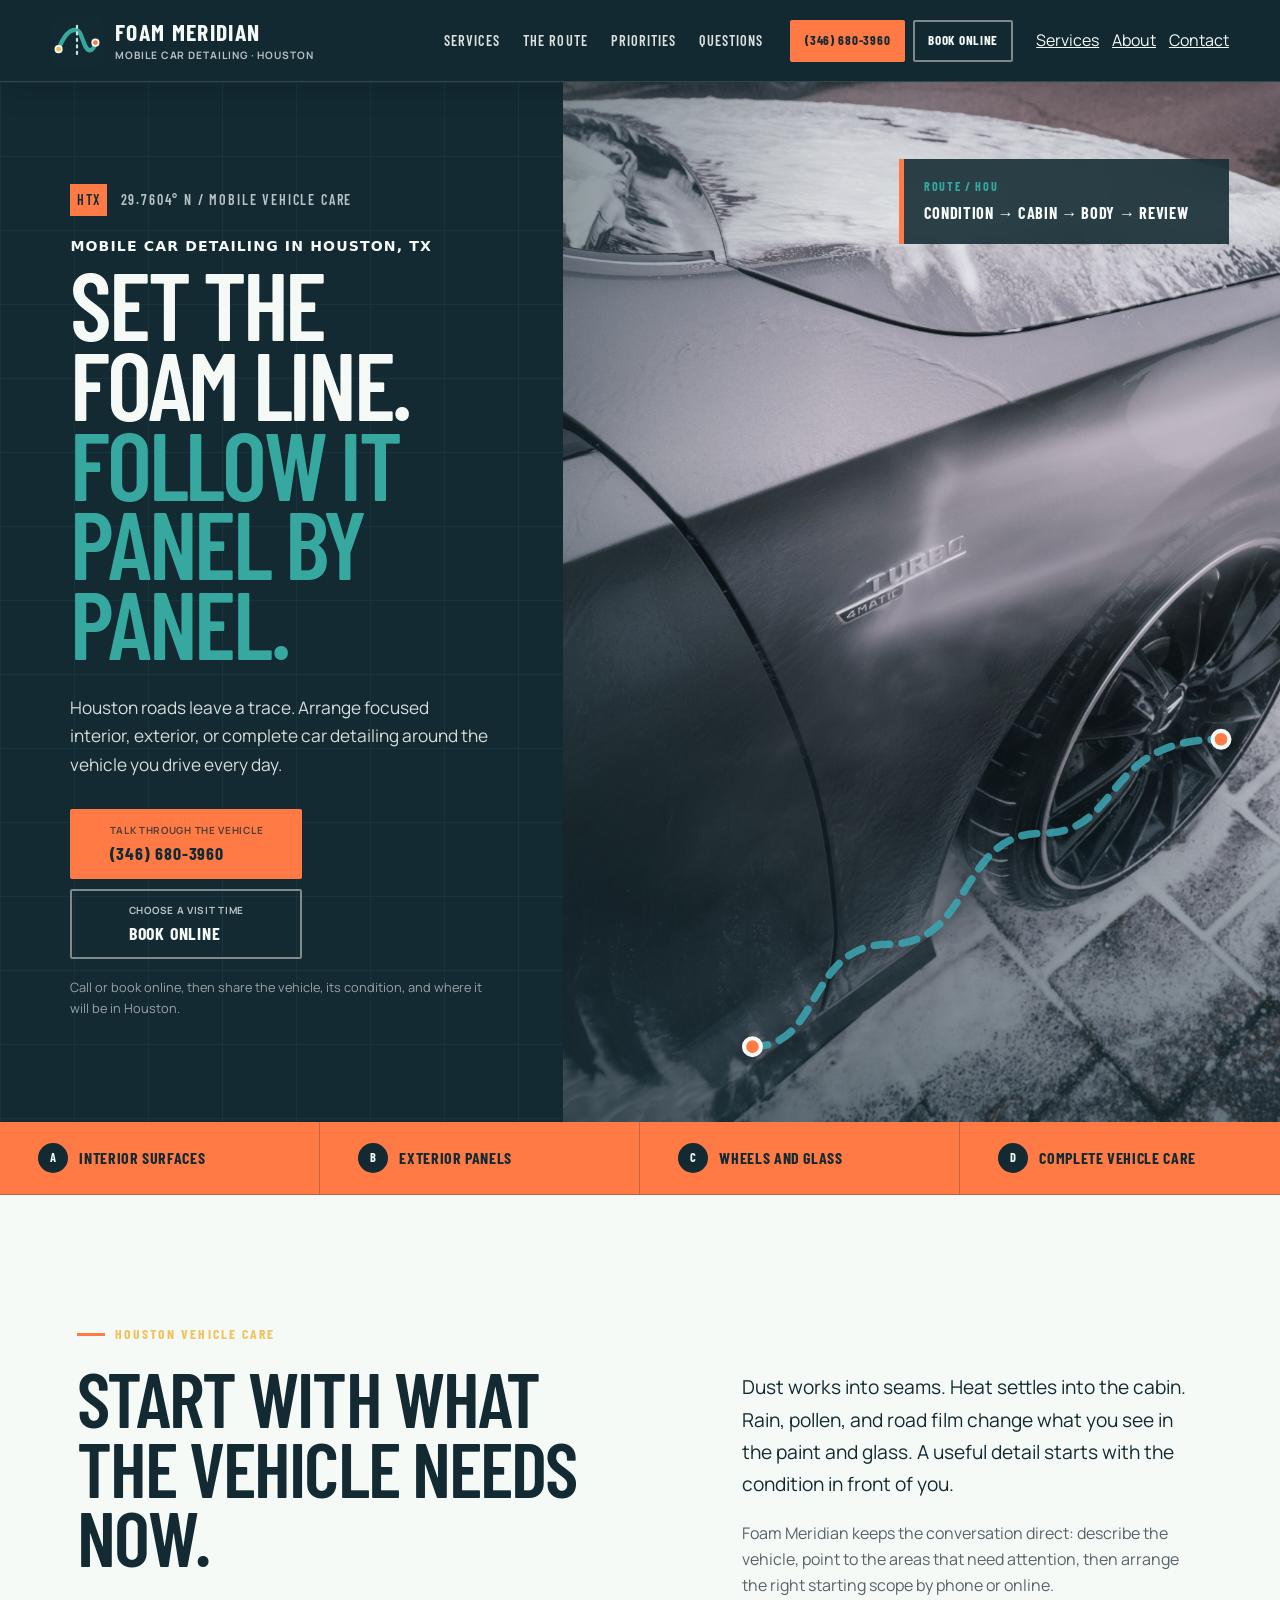
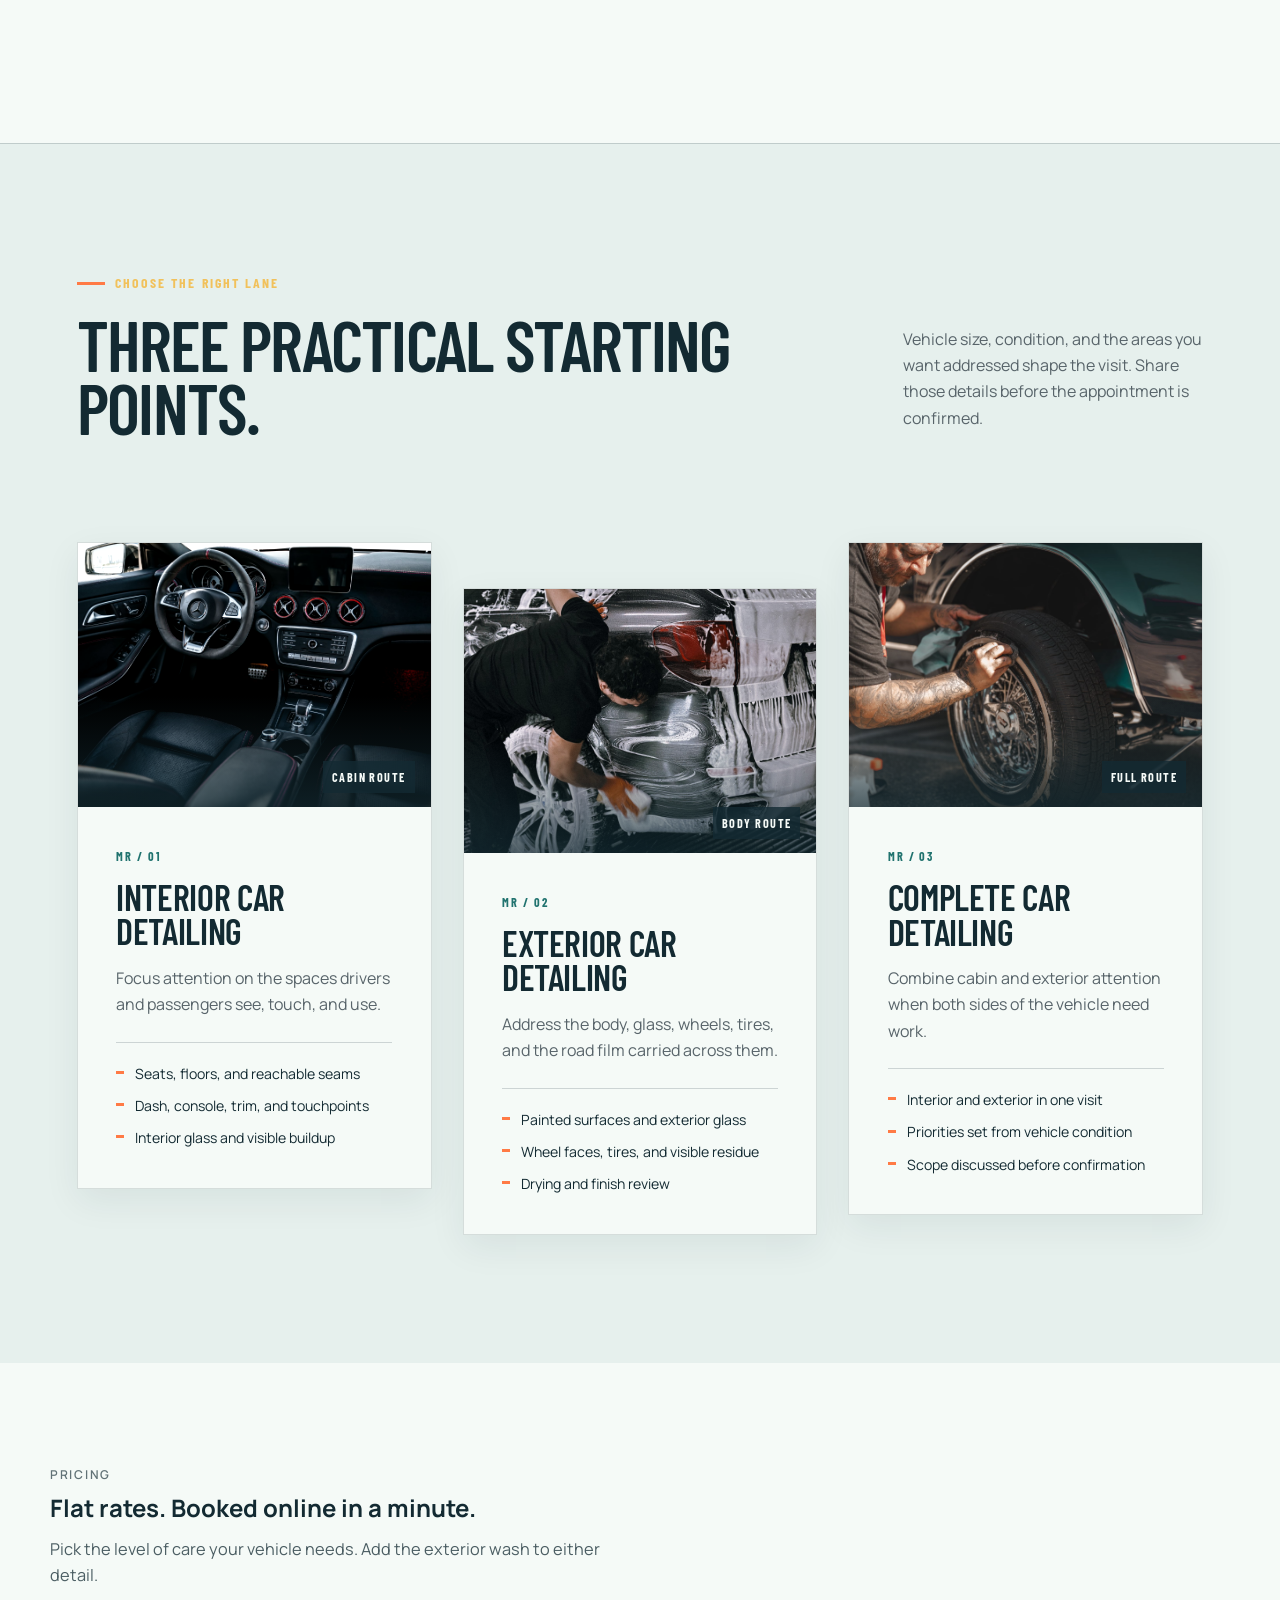
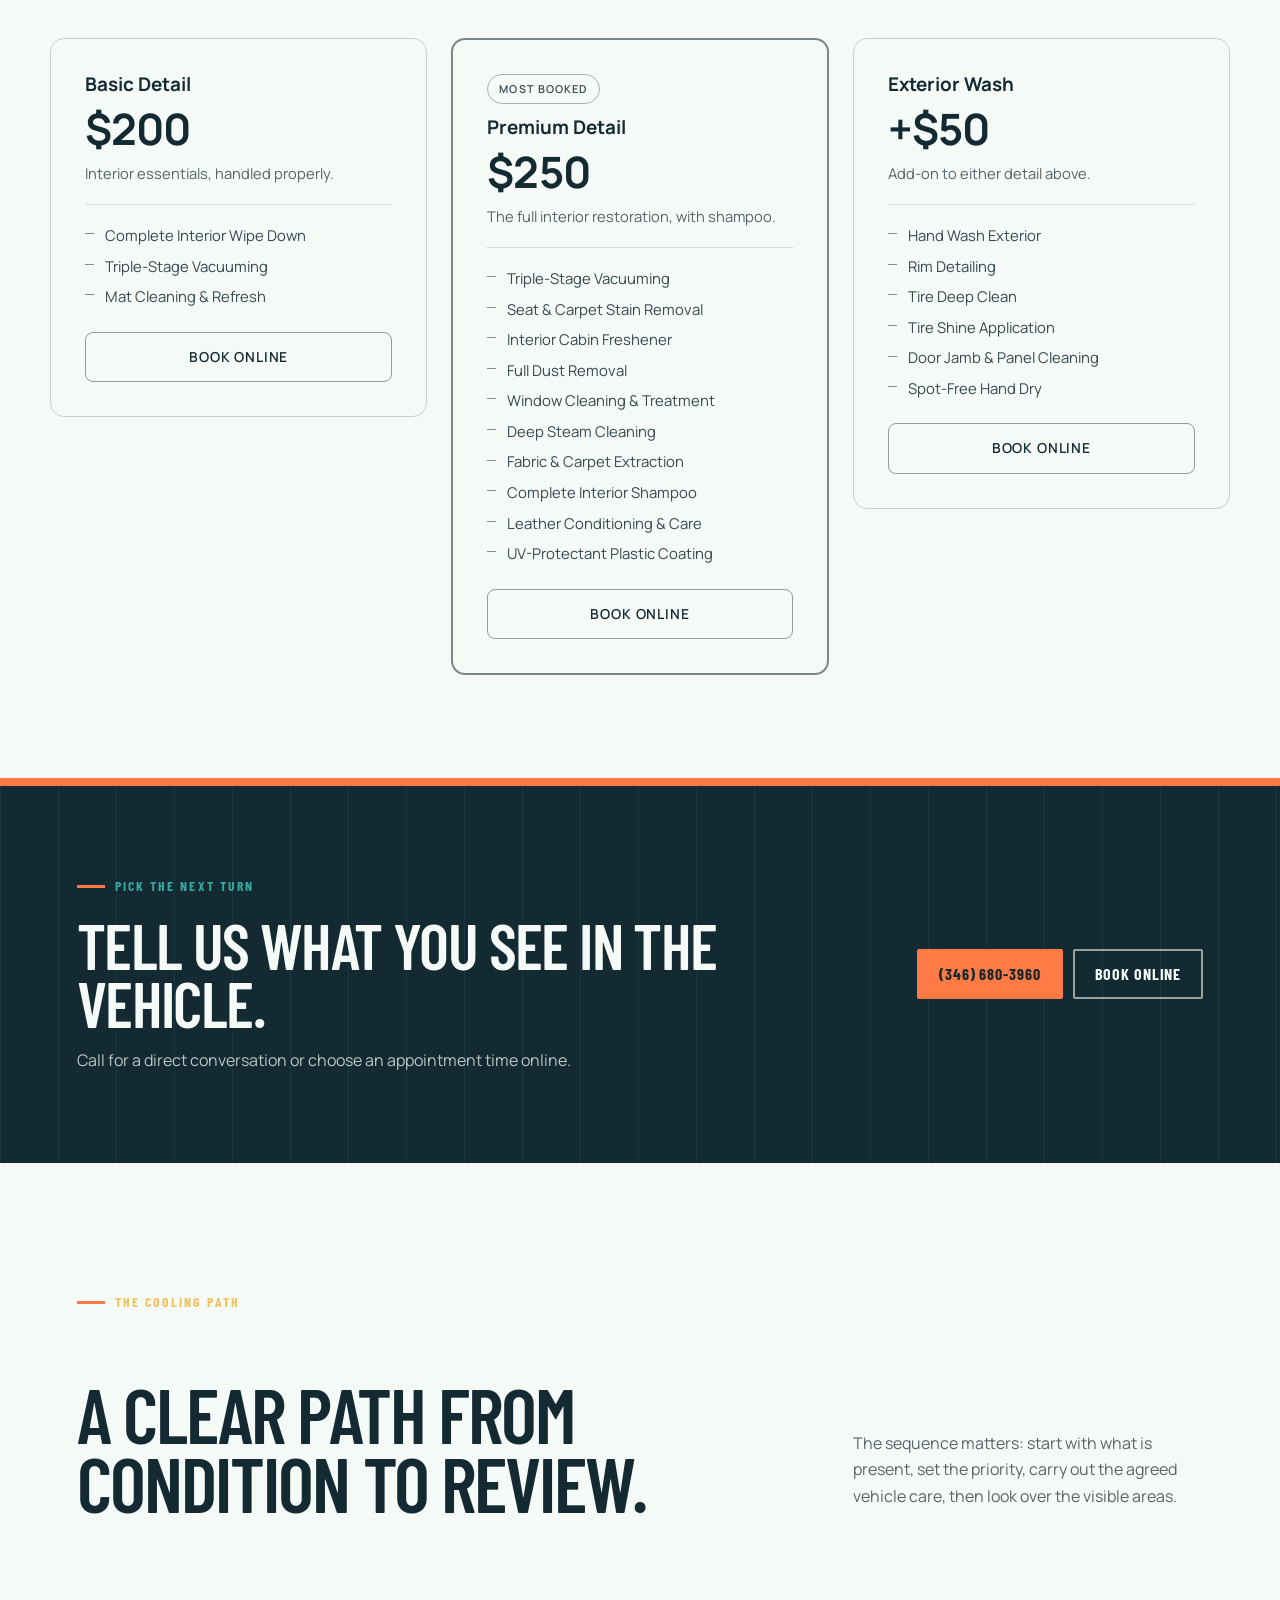
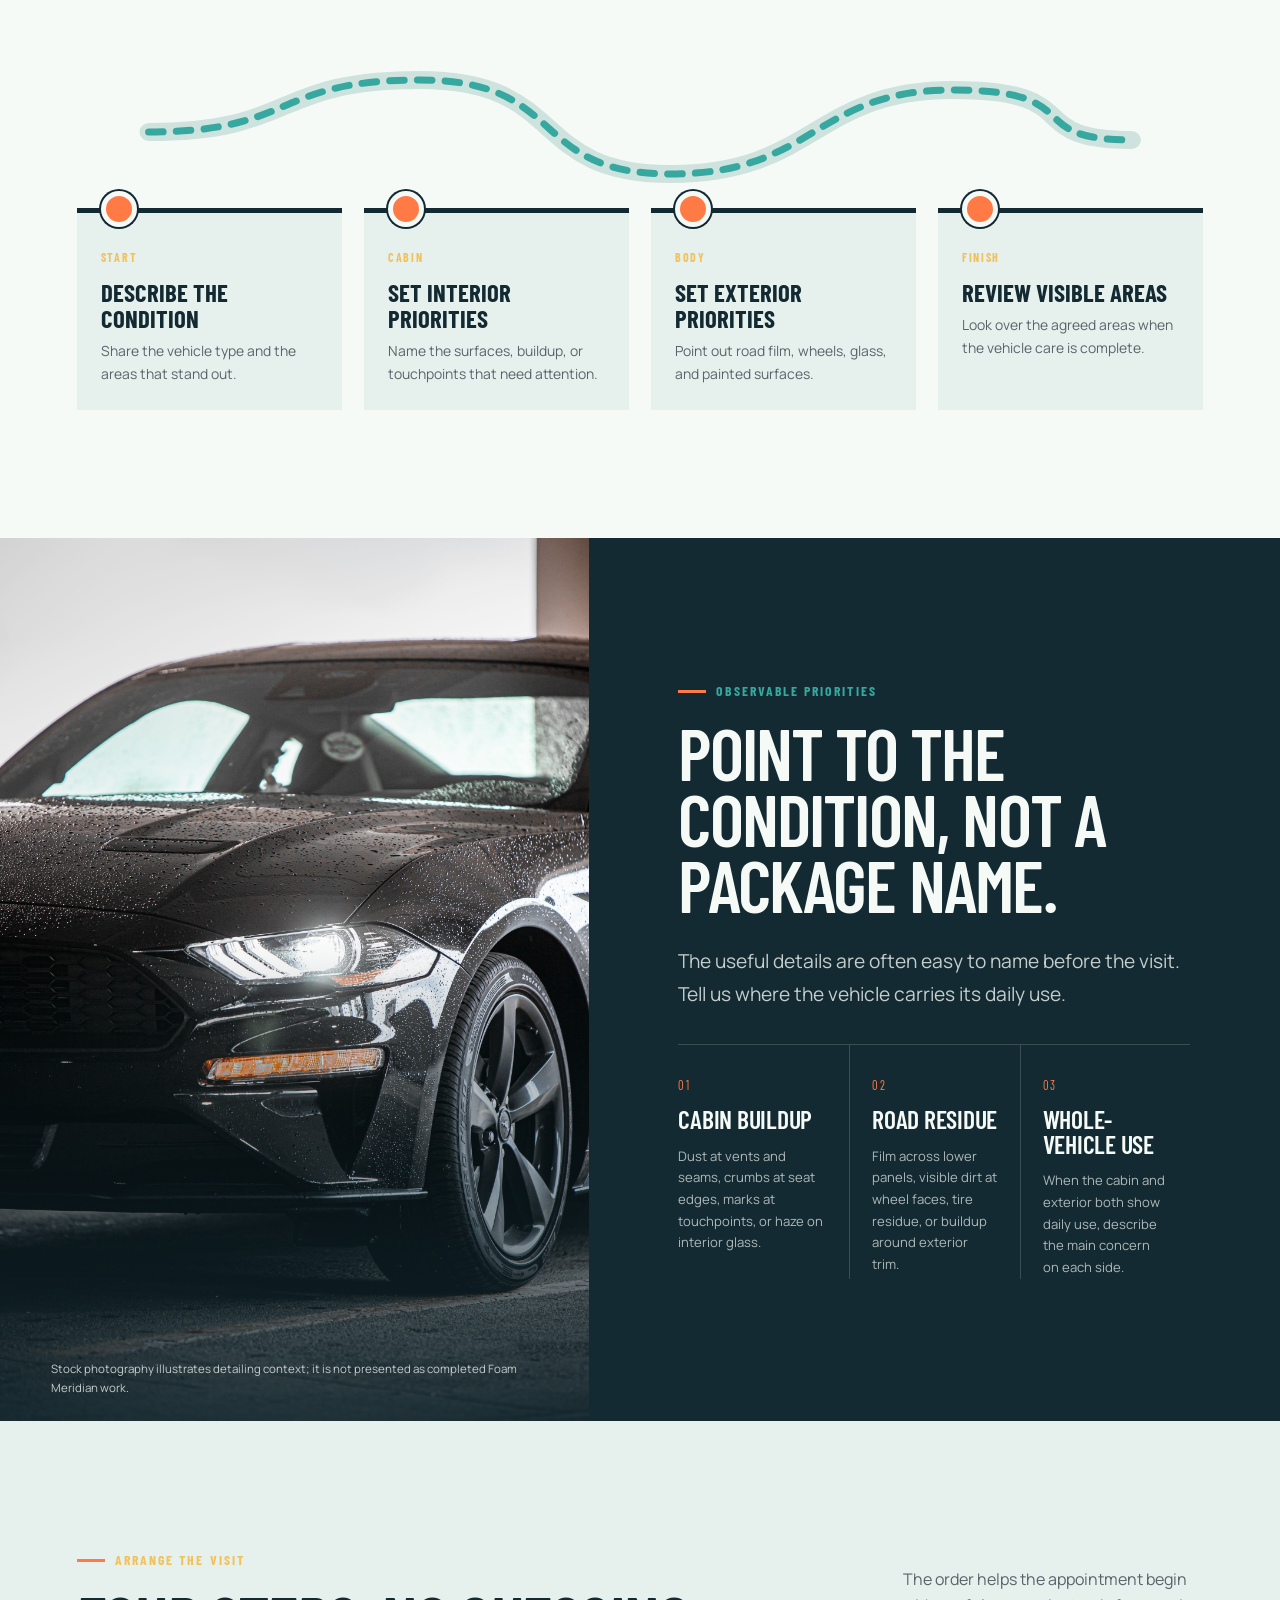
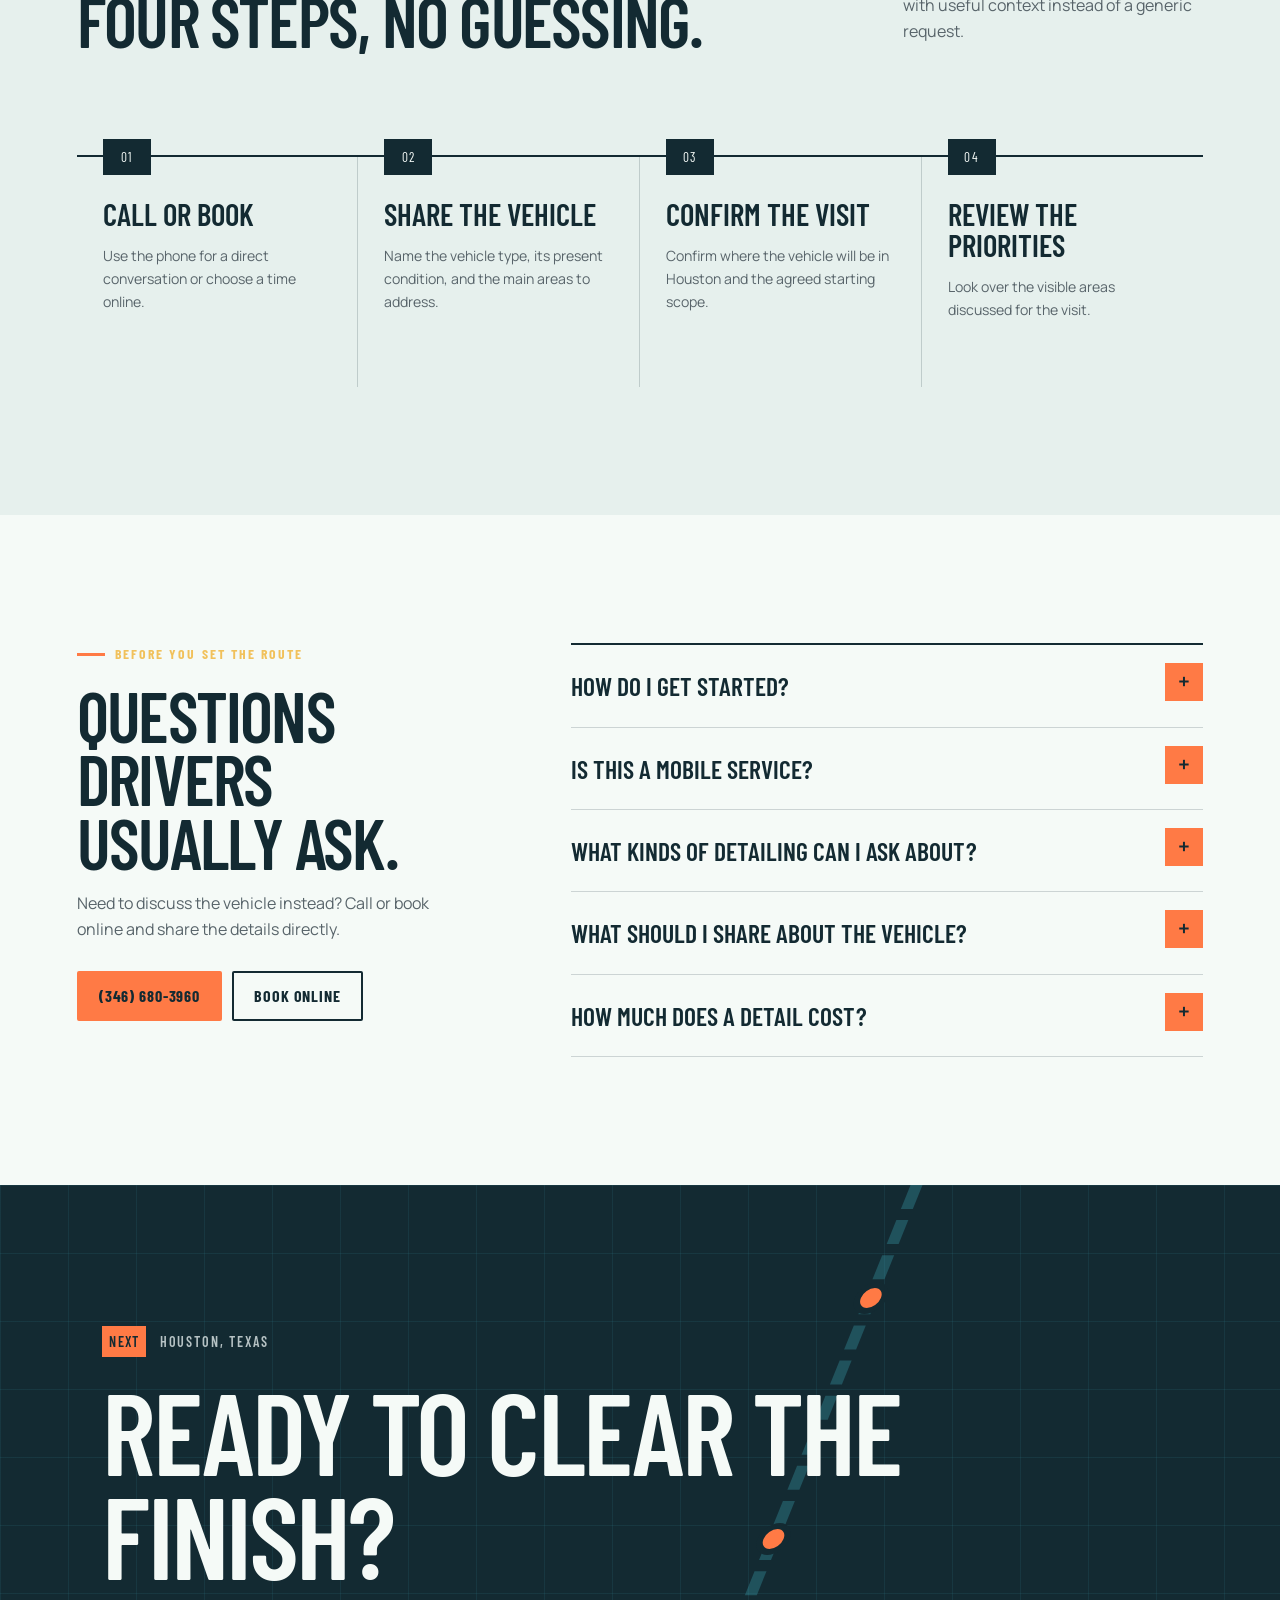
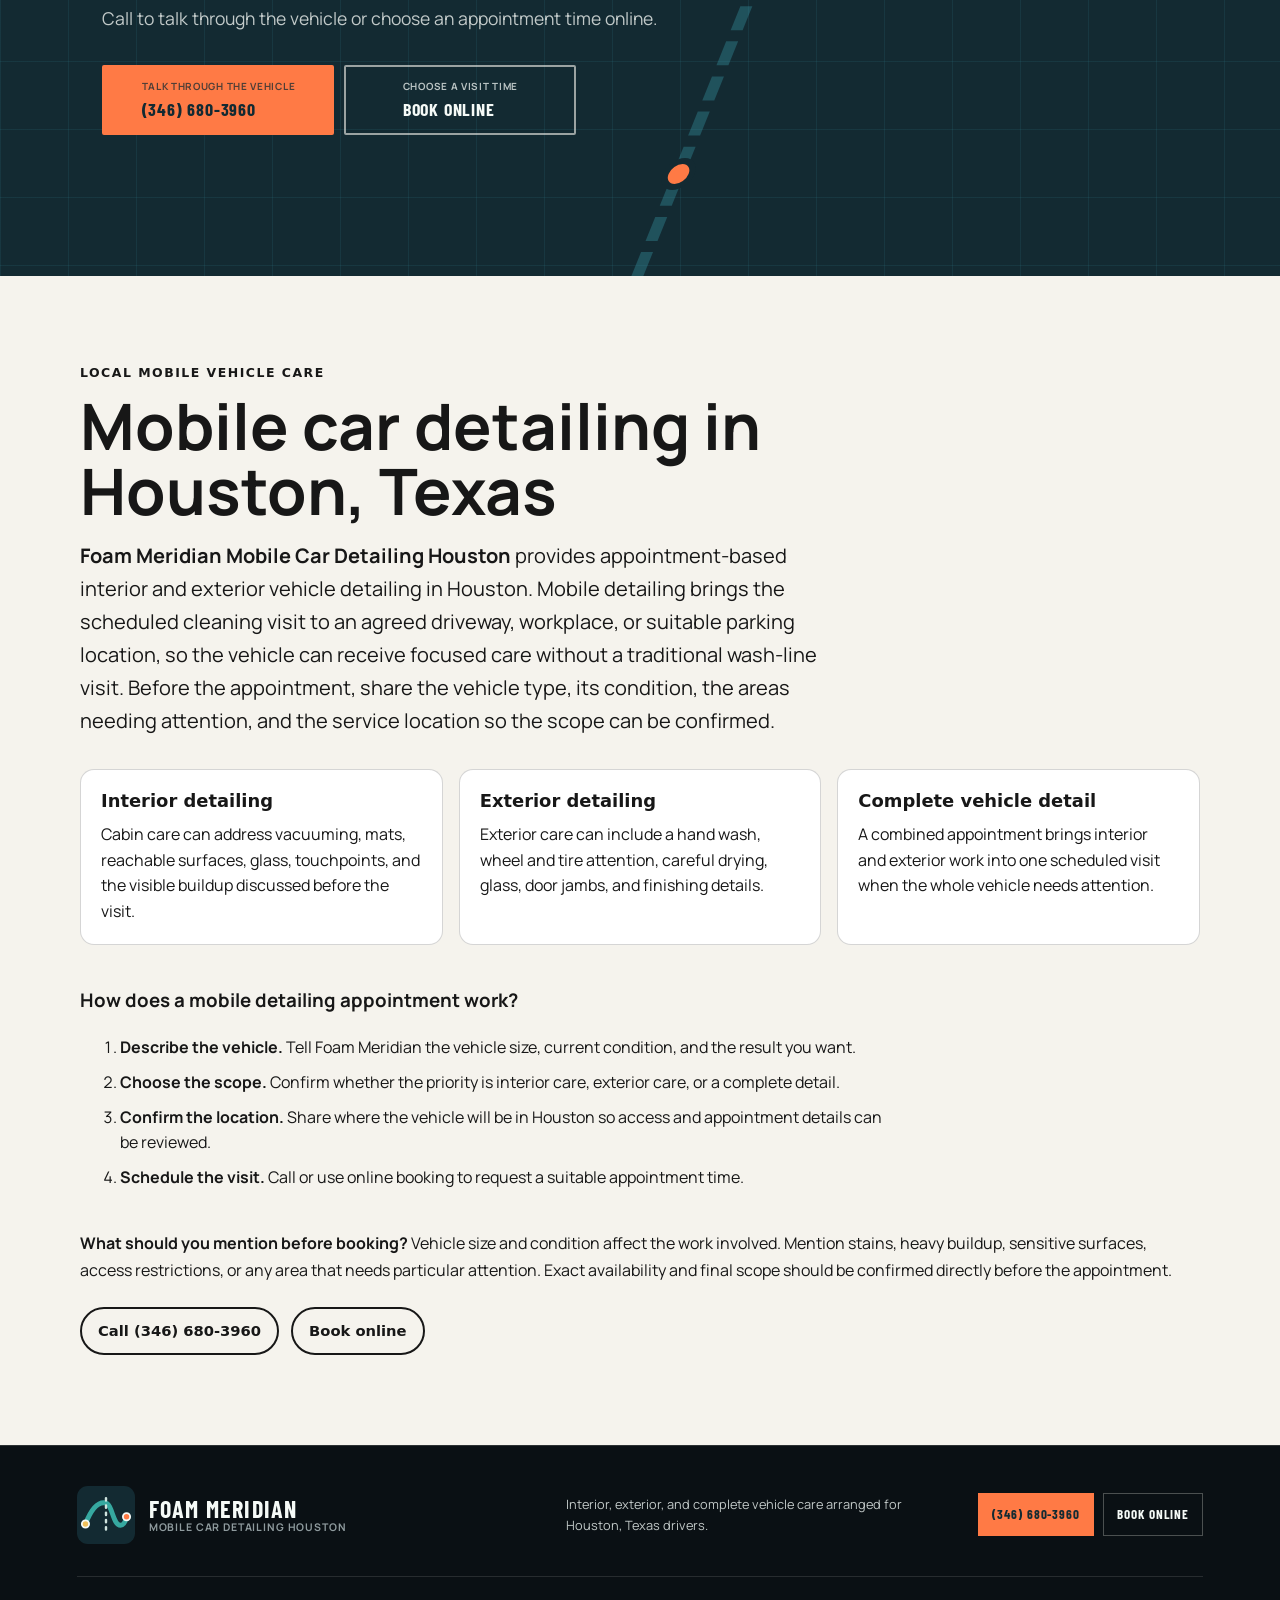
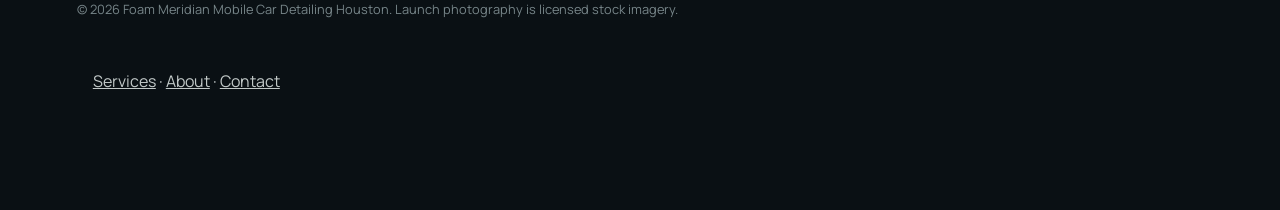
==== commit 736095e7: "Sync live site and add Cloudflare Workers deploy config Co-Authored-By: Claude Opus 5.5 <noreply@ant" ====
--- a/index.html
+++ b/index.html
@@ -3,14 +3,8 @@
 <head>
   <meta charset="utf-8">
   <meta name="viewport" content="width=device-width, initial-scale=1">
-  <title>Foam Meridian Mobile Car Detailing Houston | Call or Book Online</title>
-  <meta name="description" content="Mobile car detailing in Houston, Texas for interior, exterior, and complete vehicle care. Call Foam Meridian or book an appointment online.">
+  <title>Mobile Car Detailing in Houston, TX | Foam Meridian</title>
   <meta name="theme-color" content="#191b1d">
-  <meta property="og:title" content="Foam Meridian Mobile Car Detailing Houston">
-  <meta property="og:description" content="Call or book mobile car detailing for interior, exterior, and complete vehicle care in Houston, Texas.">
-  <meta property="og:type" content="website">
-  <meta property="og:url" content="https://foammeridian.shop/">
-  <meta property="og:image" content="https://foammeridian.shop/assets/hero-route.jpg">
   <link rel="canonical" href="https://foammeridian.shop/">
   <link rel="icon" href="/assets/favicon.svg" type="image/svg+xml">
   <link rel="preconnect" href="https://fonts.googleapis.com">
@@ -19,98 +13,179 @@
   <link rel="preload" href="/assets/hero-route.jpg" as="image">
   <link rel="stylesheet" href="/styles.css">
   <script type="application/ld+json">
+{
+  "@context": "https://schema.org",
+  "@type": "AutomotiveBusiness",
+  "name": "Foam Meridian Mobile Car Detailing Houston",
+  "url": "https://foammeridian.shop/",
+  "telephone": "+1 346-680-3960",
+  "address": {
+    "@type": "PostalAddress",
+    "streetAddress": "541 Westcott St",
+    "addressLocality": "Houston",
+    "addressRegion": "TX",
+    "postalCode": "77007",
+    "addressCountry": "US"
+  },
+  "description": "Mobile car detailing in Houston, Texas with interior, exterior, and complete vehicle care appointments.",
+  "areaServed": {
+    "@type": "City",
+    "name": "Houston",
+    "containedInPlace": {
+      "@type": "State",
+      "name": "Texas"
+    }
+  },
+  "hasOfferCatalog": {
+    "@type": "OfferCatalog",
+    "name": "Car detailing services",
+    "itemListElement": [
       {
-        "@context": "https://schema.org",
-        "@type": "LocalBusiness",
-        "name": "Foam Meridian Mobile Car Detailing Houston",
-        "url": "https://foammeridian.shop/",
-        "telephone": "+1 346-680-3960",
-        "address": {
-          "@type": "PostalAddress",
-          "streetAddress": "541 Westcott St",
-          "addressLocality": "Houston",
-          "addressRegion": "TX",
-          "postalCode": "77007",
-          "addressCountry": "US"
-        },
-        "description": "Mobile car detailing in Houston, Texas with interior, exterior, and complete vehicle care appointments.",
-        "areaServed": {
-          "@type": "City",
-          "name": "Houston",
-          "containedInPlace": {
-            "@type": "State",
-            "name": "Texas"
-          }
-        },
-        "hasOfferCatalog": {
-          "@type": "OfferCatalog",
-          "name": "Car detailing services",
-          "itemListElement": [
-            {
-              "@type": "Offer",
-              "itemOffered": {
-                "@type": "Service",
-                "name": "Interior car detailing"
-              }
-            },
-            {
-              "@type": "Offer",
-              "itemOffered": {
-                "@type": "Service",
-                "name": "Exterior car detailing"
-              }
-            },
-            {
-              "@type": "Offer",
-              "itemOffered": {
-                "@type": "Service",
-                "name": "Complete car detailing"
-              }
-            }
-          ]
-        },
-        "priceRange": "$200-$250",
-        "makesOffer": [
-          {
-            "@type": "Offer",
-            "name": "Basic Detail",
-            "price": "200",
-            "priceCurrency": "USD",
-            "availability": "https://schema.org/InStock",
-            "itemOffered": {
-              "@type": "Service",
-              "name": "Basic Detail",
-              "description": "Interior essentials: complete interior wipe down, triple-stage vacuuming, and mat cleaning and refresh."
-            }
-          },
-          {
-            "@type": "Offer",
-            "name": "Premium Detail",
-            "price": "250",
-            "priceCurrency": "USD",
-            "availability": "https://schema.org/InStock",
-            "itemOffered": {
-              "@type": "Service",
-              "name": "Premium Detail",
-              "description": "The full interior restoration, including complete interior shampoo, deep steam cleaning, fabric and carpet extraction, and leather conditioning."
-            }
-          },
-          {
-            "@type": "Offer",
-            "name": "Exterior Wash",
-            "price": "50",
-            "priceCurrency": "USD",
-            "availability": "https://schema.org/InStock",
-            "itemOffered": {
-              "@type": "Service",
-              "name": "Exterior Wash",
-              "description": "Add-on exterior wash: hand wash, rim detailing, tire deep clean and shine, door jamb cleaning, and spot-free hand dry."
-            }
-          }
-        ]
+        "@type": "Offer",
+        "itemOffered": {
+          "@type": "Service",
+          "name": "Interior car detailing"
+        }
+      },
+      {
+        "@type": "Offer",
+        "itemOffered": {
+          "@type": "Service",
+          "name": "Exterior car detailing"
+        }
+      },
+      {
+        "@type": "Offer",
+        "itemOffered": {
+          "@type": "Service",
+          "name": "Complete car detailing"
+        }
       }
+    ]
+  },
+  "priceRange": "$200-$250",
+  "makesOffer": [
+    {
+      "@type": "Offer",
+      "name": "Basic Detail",
+      "price": "200",
+      "priceCurrency": "USD",
+      "availability": "https://schema.org/InStock",
+      "itemOffered": {
+        "@type": "Service",
+        "name": "Basic Detail",
+        "description": "Interior essentials: complete interior wipe down, triple-stage vacuuming, and mat cleaning and refresh."
+      }
+    },
+    {
+      "@type": "Offer",
+      "name": "Premium Detail",
+      "price": "250",
+      "priceCurrency": "USD",
+      "availability": "https://schema.org/InStock",
+      "itemOffered": {
+        "@type": "Service",
+        "name": "Premium Detail",
+        "description": "The full interior restoration, including complete interior shampoo, deep steam cleaning, fabric and carpet extraction, and leather conditioning."
+      }
+    },
+    {
+      "@type": "Offer",
+      "name": "Exterior Wash",
+      "price": "50",
+      "priceCurrency": "USD",
+      "availability": "https://schema.org/InStock",
+      "itemOffered": {
+        "@type": "Service",
+        "name": "Exterior Wash",
+        "description": "Add-on exterior wash: hand wash, rim detailing, tire deep clean and shine, door jamb cleaning, and spot-free hand dry."
+      }
+    }
+  ],
+  "@id": "https://foammeridian.shop/#business",
+  "geo": {
+    "@type": "GeoCoordinates",
+    "latitude": 29.766929820613,
+    "longitude": -95.421816239996
+  },
+  "image": "https://foammeridian.shop/assets/hero-route.jpg",
+  "contactPoint": {
+    "@type": "ContactPoint",
+    "telephone": "+1 346-680-3960",
+    "contactType": "customer service",
+    "areaServed": "US-TX",
+    "availableLanguage": "English"
+  }
+}
     </script>
-</head>
+<!-- SEO-GEO:START -->
+  <meta name="description" content="Mobile car detailing in Houston, TX from Foam Meridian, with interior cleaning, exterior hand washing, and complete details. Call or book online.">
+  <meta name="robots" content="index, follow, max-image-preview:large, max-snippet:-1, max-video-preview:-1">
+  <meta property="og:locale" content="en_US">
+  <meta property="og:type" content="website">
+  <meta property="og:site_name" content="Foam Meridian">
+  <meta property="og:title" content="Mobile Car Detailing in Houston, TX | Foam Meridian">
+  <meta property="og:description" content="Mobile car detailing in Houston, TX from Foam Meridian, with interior cleaning, exterior hand washing, and complete details. Call or book online.">
+  <meta property="og:url" content="https://foammeridian.shop/">
+  <meta property="og:image" content="https://foammeridian.shop/assets/hero-route.jpg">
+  <meta name="twitter:image" content="https://foammeridian.shop/assets/hero-route.jpg">
+  <meta name="twitter:card" content="summary_large_image">
+  <meta name="twitter:title" content="Mobile Car Detailing in Houston, TX | Foam Meridian">
+  <meta name="twitter:description" content="Mobile car detailing in Houston, TX from Foam Meridian, with interior cleaning, exterior hand washing, and complete details. Call or book online.">
+  <style id="seo-geo-styles">
+    .seo-local-intent { display:block; margin:0 0 .55rem; font:700 clamp(.78rem,1.1vw,.95rem)/1.2 system-ui,sans-serif; letter-spacing:.08em; text-transform:uppercase; }
+    .seo-geo-section { background:#f5f3ed; color:#171717; padding:clamp(3.5rem,7vw,6.5rem) clamp(1.25rem,5vw,5rem); }
+    .seo-geo-inner { width:min(1120px,100%); margin:0 auto; }
+    .seo-geo-kicker { margin:0 0 .75rem; font:700 .78rem/1.2 system-ui,sans-serif; letter-spacing:.12em; text-transform:uppercase; }
+    .seo-geo-section h2 { max-width:22ch; margin:0 0 1rem; color:inherit; font-size:clamp(2rem,5vw,4rem); line-height:1.02; }
+    .seo-geo-answer { max-width:760px; margin:0 0 2rem; font-size:clamp(1.05rem,2vw,1.25rem); line-height:1.65; }
+    .seo-geo-grid { display:grid; grid-template-columns:repeat(3,minmax(0,1fr)); gap:1rem; margin:2rem 0; }
+    .seo-geo-card { border:1px solid rgba(23,23,23,.18); border-radius:14px; padding:1.25rem; background:#fff; }
+    .seo-geo-card h3 { margin:0 0 .6rem; color:inherit; font:700 1.12rem/1.25 system-ui,sans-serif; }
+    .seo-geo-card p { margin:0; line-height:1.6; }
+    .seo-geo-steps { max-width:820px; margin:2.5rem 0; }
+    .seo-geo-steps li { margin:.65rem 0; line-height:1.55; }
+    .seo-geo-actions { display:flex; flex-wrap:wrap; gap:.75rem; margin-top:1.5rem; }
+    .seo-geo-action { display:inline-flex; align-items:center; min-height:48px; padding:.75rem 1rem; border:2px solid currentColor; border-radius:999px; color:inherit; font:700 .92rem/1 system-ui,sans-serif; text-decoration:none; }
+    @media (max-width:760px) { .seo-geo-grid { grid-template-columns:1fr; } }
+  </style>
+<!-- SEO-GEO:END -->
+  <script id="seo-geo-entity-schema" type="application/ld+json">
+{
+  "@context": "https://schema.org",
+  "@graph": [
+    {
+      "@type": "WebSite",
+      "@id": "https://foammeridian.shop/#website",
+      "url": "https://foammeridian.shop/",
+      "name": "Foam Meridian Mobile Car Detailing Houston",
+      "inLanguage": "en-US",
+      "publisher": {
+        "@id": "https://foammeridian.shop/#business"
+      }
+    },
+    {
+      "@type": "Service",
+      "@id": "https://foammeridian.shop/#mobile-car-detailing",
+      "name": "Mobile Car Detailing in Houston, Texas",
+      "serviceType": "Mobile car detailing",
+      "provider": {
+        "@id": "https://foammeridian.shop/#business"
+      },
+      "areaServed": {
+        "@type": "City",
+        "name": "Houston",
+        "containedInPlace": {
+          "@type": "State",
+          "name": "Texas"
+        }
+      },
+      "url": "https://foammeridian.shop/#services"
+    }
+  ]
+}
+  </script>
+<style id="SEO-NEXT-NAV-CSS">.seo-next-nav{display:flex;gap:.8rem;flex-wrap:wrap}.seo-next-footer-nav{padding:1rem}.seo-next-footer-nav a{color:inherit}</style></head>
 <body>
   <a class="skip-link" href="#main">Skip to content</a>
 
@@ -137,14 +212,14 @@
         <a class="button button-call button-small" href="tel:+13466803960">(346) 680-3960</a>
         <a class="button button-book button-small" href="https://cal.com/sumitdatta/auto-detail-service">Book online</a>
       </div>
-    </nav>
+    <!-- SEO-NEXT-NAV:START --><div class="seo-next-nav" aria-label="Expanded site pages"><a href="/services/">Services</a><a href="/about/">About</a><a href="/contact/">Contact</a></div><!-- SEO-NEXT-NAV:END --></nav>
   </header>
 
   <main id="main">
     <section class="hero" id="top">
       <div class="hero-copy">
         <p class="coordinate"><span>HTX</span> 29.7604° N / Mobile vehicle care</p>
-        <h1>Set the foam line. <em>Follow it panel by panel.</em></h1>
+        <h1><span class="seo-local-intent" data-seo-local-intent>Mobile Car Detailing in Houston, TX</span>Set the foam line. <em>Follow it panel by panel.</em></h1>
         <p class="hero-lede">Houston roads leave a trace. Arrange focused interior, exterior, or complete car detailing around the vehicle you drive every day.</p>
         <div class="action-pair hero-actions">
           <a class="button button-call button-large" href="tel:+13466803960">
@@ -458,6 +533,46 @@
         </a>
       </div>
     </section>
+  <!-- SEO-GEO-LOCAL:START -->
+    <section class="seo-geo-section" id="local-detailing" aria-labelledby="local-detailing-title">
+      <div class="seo-geo-inner">
+        <p class="seo-geo-kicker">Local mobile vehicle care</p>
+        <h2 id="local-detailing-title">Mobile car detailing in Houston, Texas</h2>
+        <p class="seo-geo-answer"><strong>Foam Meridian Mobile Car Detailing Houston</strong> provides appointment-based interior and exterior vehicle detailing in Houston. Mobile detailing brings the scheduled cleaning visit to an agreed driveway, workplace, or suitable parking location, so the vehicle can receive focused care without a traditional wash-line visit. Before the appointment, share the vehicle type, its condition, the areas needing attention, and the service location so the scope can be confirmed.</p>
+
+        <div class="seo-geo-grid" aria-label="Available detailing options">
+          <article class="seo-geo-card">
+            <h3>Interior detailing</h3>
+            <p>Cabin care can address vacuuming, mats, reachable surfaces, glass, touchpoints, and the visible buildup discussed before the visit.</p>
+          </article>
+          <article class="seo-geo-card">
+            <h3>Exterior detailing</h3>
+            <p>Exterior care can include a hand wash, wheel and tire attention, careful drying, glass, door jambs, and finishing details.</p>
+          </article>
+          <article class="seo-geo-card">
+            <h3>Complete vehicle detail</h3>
+            <p>A combined appointment brings interior and exterior work into one scheduled visit when the whole vehicle needs attention.</p>
+          </article>
+        </div>
+
+        <div class="seo-geo-steps">
+          <h3>How does a mobile detailing appointment work?</h3>
+          <ol>
+            <li><strong>Describe the vehicle.</strong> Tell Foam Meridian the vehicle size, current condition, and the result you want.</li>
+            <li><strong>Choose the scope.</strong> Confirm whether the priority is interior care, exterior care, or a complete detail.</li>
+            <li><strong>Confirm the location.</strong> Share where the vehicle will be in Houston so access and appointment details can be reviewed.</li>
+            <li><strong>Schedule the visit.</strong> Call or use online booking to request a suitable appointment time.</li>
+          </ol>
+        </div>
+
+        <p><strong>What should you mention before booking?</strong> Vehicle size and condition affect the work involved. Mention stains, heavy buildup, sensitive surfaces, access restrictions, or any area that needs particular attention. Exact availability and final scope should be confirmed directly before the appointment.</p>
+        <div class="seo-geo-actions">
+          <a class="seo-geo-action" href="tel:+13466803960">Call (346) 680-3960</a>
+          <a class="seo-geo-action" href="https://cal.com/sumitdatta/auto-detail-service" target="_blank" rel="noopener">Book online</a>
+        </div>
+      </div>
+    </section>
+<!-- SEO-GEO-LOCAL:END -->
   </main>
 
   <footer class="site-footer">
@@ -471,7 +586,7 @@
       <a href="https://cal.com/sumitdatta/auto-detail-service">Book online</a>
     </div>
     <p class="footer-fine">© <span data-year>2026</span> Foam Meridian Mobile Car Detailing Houston. Launch photography is licensed stock imagery.</p>
-  </footer>
+  <!-- SEO-NEXT-NAV:START --><nav class="seo-next-footer-nav" aria-label="Expanded footer navigation"><a href="/services/">Services</a> · <a href="/about/">About</a> · <a href="/contact/">Contact</a></nav><!-- SEO-NEXT-NAV:END --></footer>
 
   <div class="mobile-action-bar" aria-label="Contact options">
     <a href="tel:+13466803960"><span>Call</span><strong>(346) 680-3960</strong></a>
